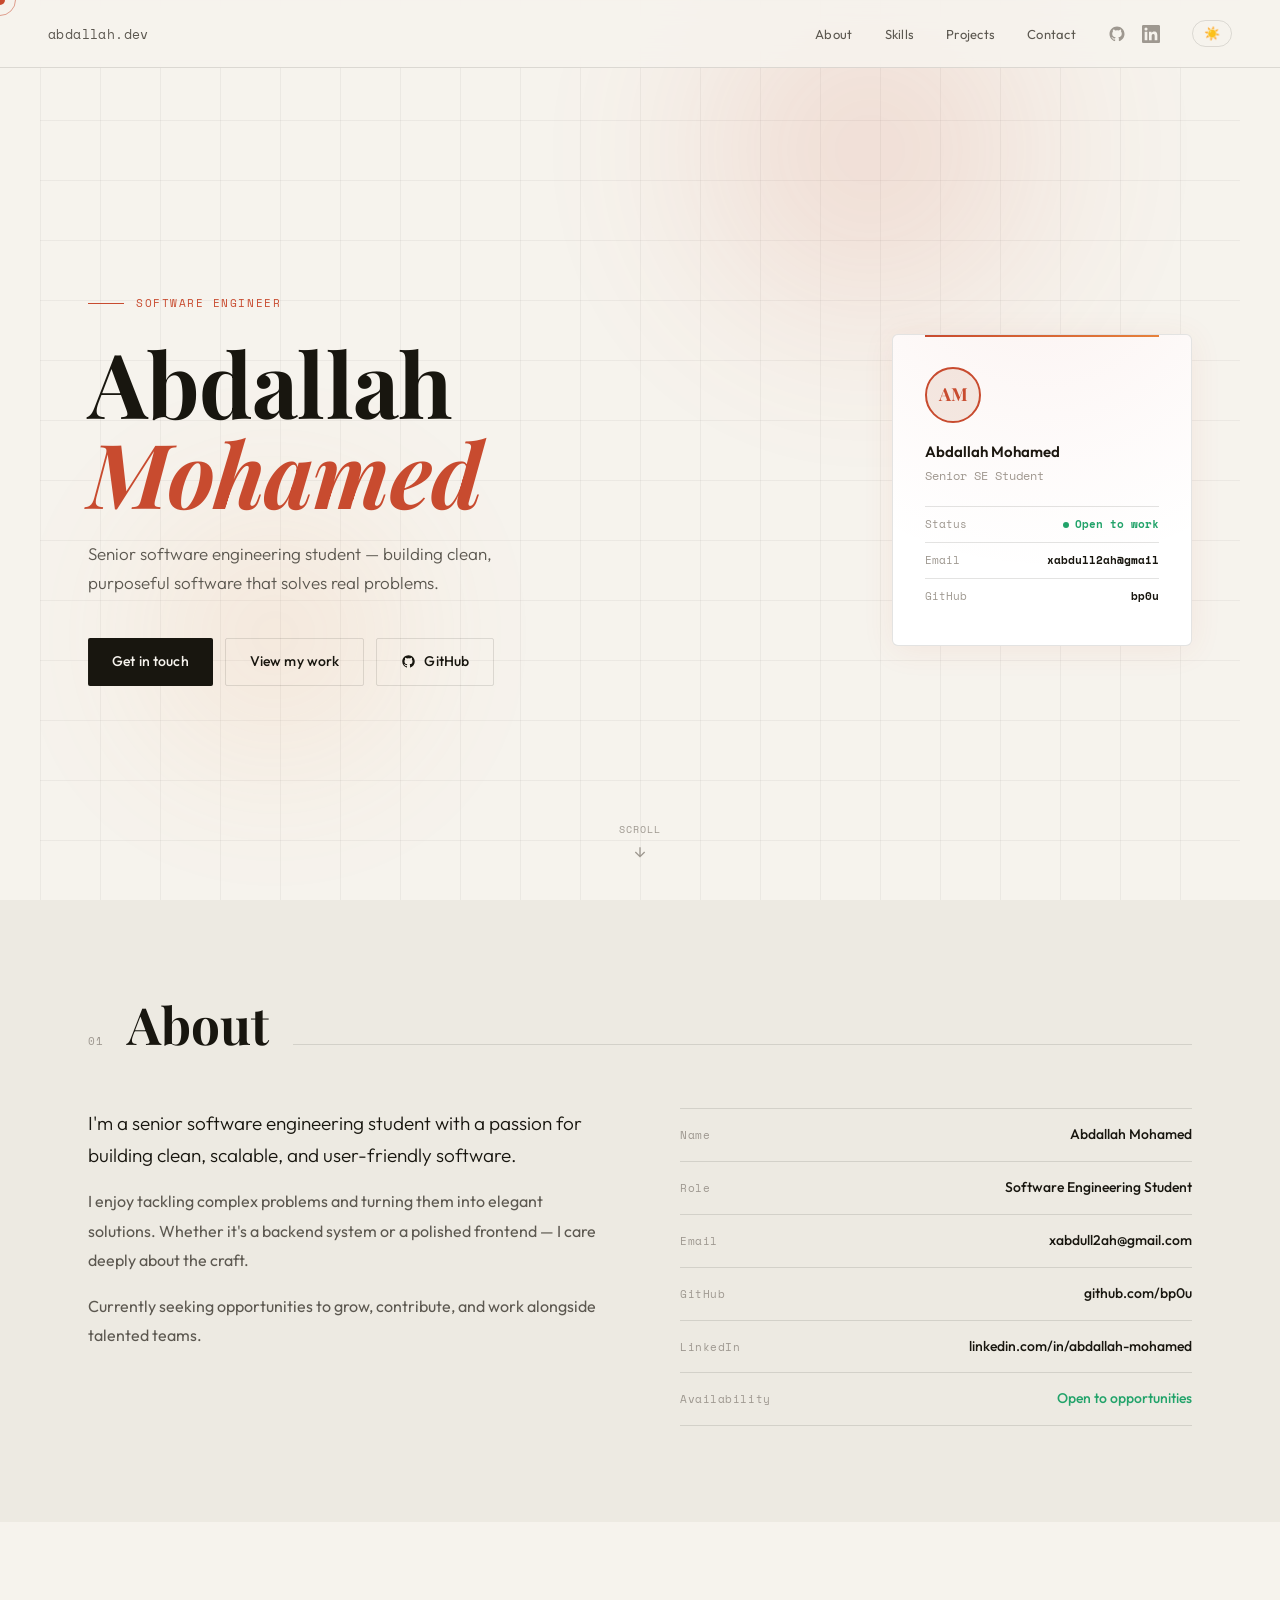
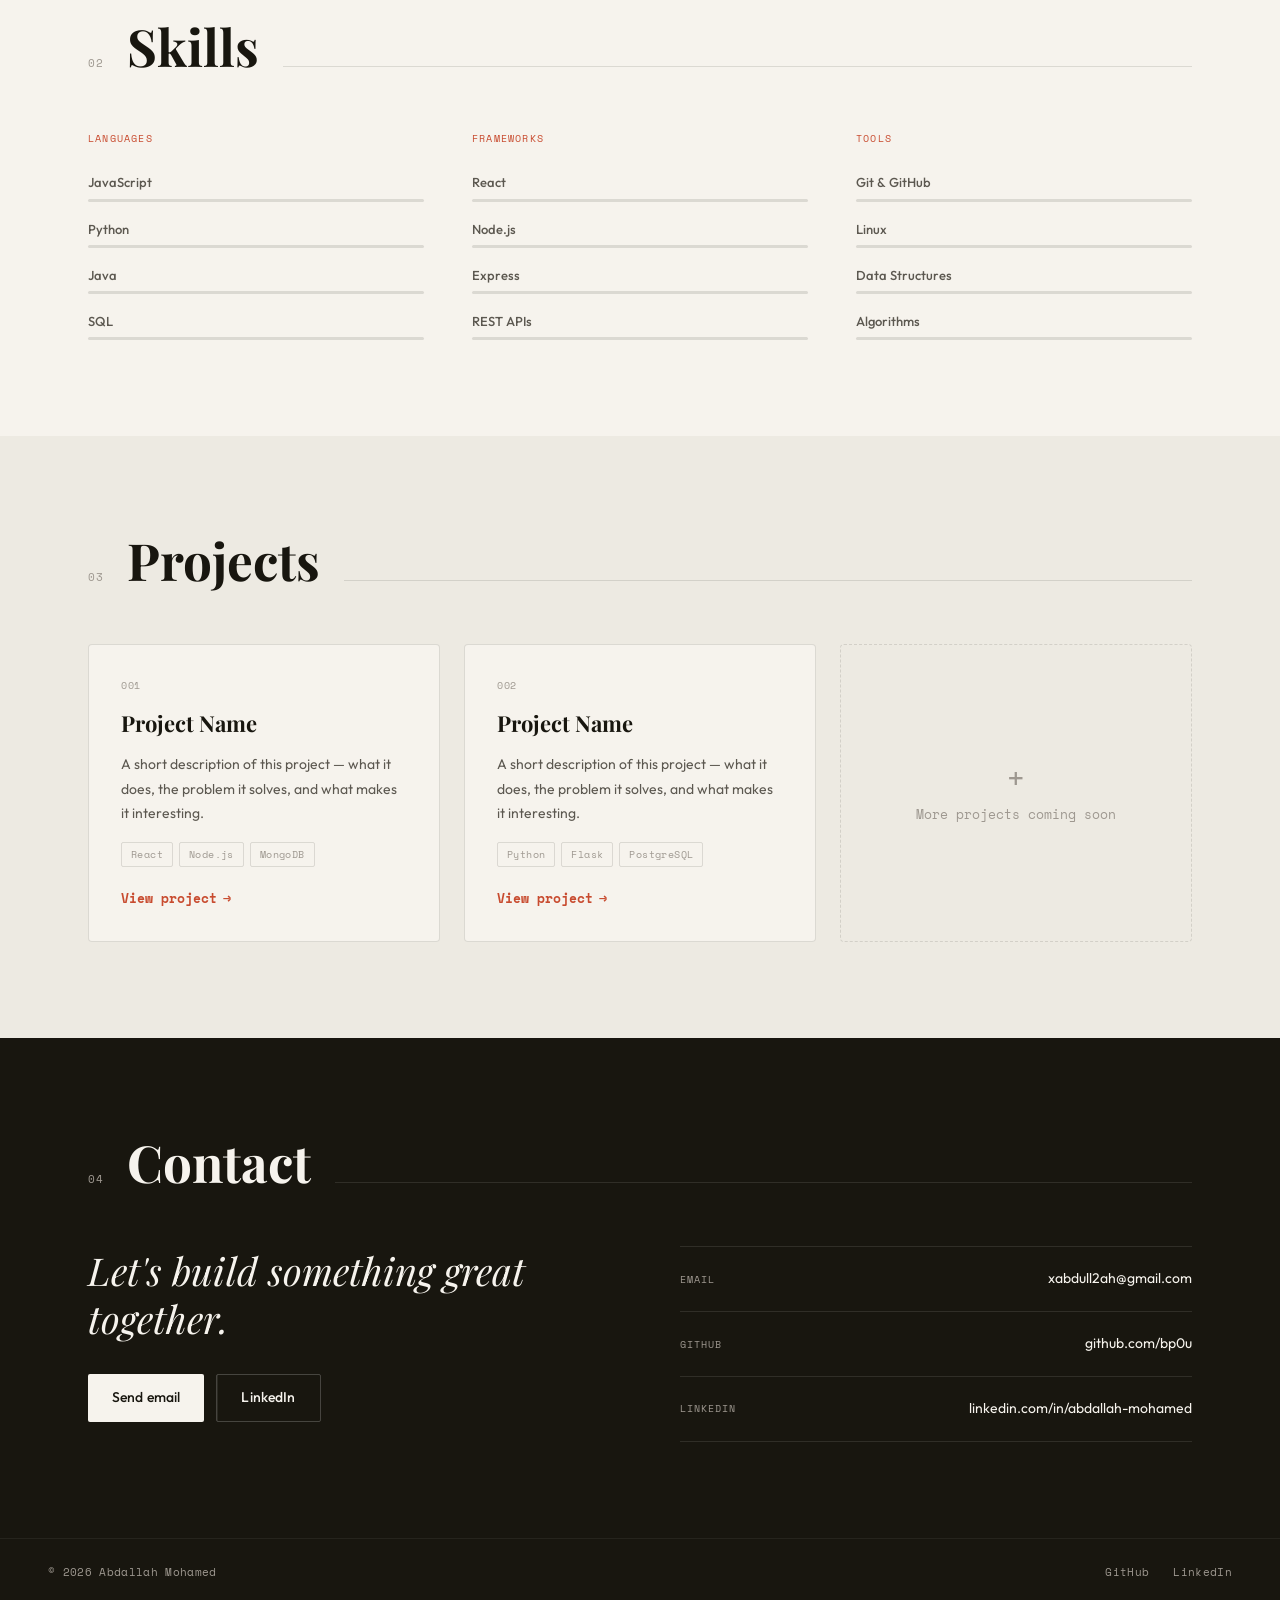
==== index.html @ 8a8c0185 "Add files via upload" ====
<!DOCTYPE html>
<html lang="en" data-theme="light">
<head>
  <meta charset="UTF-8" />
  <meta name="viewport" content="width=device-width, initial-scale=1.0"/>
  <title>Abdallah Mohamed — Software Engineer</title>
  <link rel="preconnect" href="https://fonts.googleapis.com">
  <link rel="preconnect" href="https://fonts.gstatic.com" crossorigin>
  <link href="https://fonts.googleapis.com/css2?family=Playfair+Display:ital,wght@0,400;0,700;1,400;1,700&family=Space+Mono:ital,wght@0,400;0,700;1,400&family=Outfit:wght@300;400;500;600&display=swap" rel="stylesheet">
  <link rel="stylesheet" href="style.css">
</head>
<body>

  <!-- CURSOR -->
  <div class="cursor" id="cursor"></div>
  <div class="cursor-trail" id="cursorTrail"></div>

  <!-- NAV -->
  <nav id="nav">
    <span class="nav-logo">abdallah.dev</span>
    <div class="nav-right">
      <ul class="nav-links">
        <li><a href="#about" class="nav-link">About</a></li>
        <li><a href="#skills" class="nav-link">Skills</a></li>
        <li><a href="#projects" class="nav-link">Projects</a></li>
        <li><a href="#contact" class="nav-link">Contact</a></li>
      </ul>
      <div class="nav-social">
        <a href="https://github.com/bp0u" target="_blank" rel="noopener" title="GitHub" aria-label="GitHub">
          <svg width="18" height="18" viewBox="0 0 24 24" fill="currentColor"><path d="M12 2C6.477 2 2 6.477 2 12c0 4.418 2.865 8.166 6.839 9.489.5.092.682-.217.682-.482 0-.237-.009-.868-.013-1.703-2.782.604-3.369-1.342-3.369-1.342-.454-1.154-1.11-1.461-1.11-1.461-.908-.62.069-.608.069-.608 1.003.07 1.531 1.03 1.531 1.03.892 1.529 2.341 1.087 2.91.831.092-.646.35-1.086.636-1.336-2.22-.253-4.555-1.11-4.555-4.943 0-1.091.39-1.984 1.029-2.683-.103-.253-.446-1.27.098-2.647 0 0 .84-.269 2.75 1.025A9.578 9.578 0 0 1 12 6.836c.85.004 1.705.114 2.504.336 1.909-1.294 2.747-1.025 2.747-1.025.546 1.377.202 2.394.1 2.647.64.699 1.028 1.592 1.028 2.683 0 3.842-2.339 4.687-4.566 4.935.359.309.678.919.678 1.852 0 1.336-.012 2.415-.012 2.743 0 .267.18.578.688.48C19.138 20.163 22 16.418 22 12c0-5.523-4.477-10-10-10z"/></svg>
        </a>
        <a href="https://www.linkedin.com/in/abdallah-mohamed-2a81b02ba/" target="_blank" rel="noopener" title="LinkedIn" aria-label="LinkedIn">
          <svg width="18" height="18" viewBox="0 0 24 24" fill="currentColor"><path d="M20.447 20.452h-3.554v-5.569c0-1.328-.027-3.037-1.852-3.037-1.853 0-2.136 1.445-2.136 2.939v5.667H9.351V9h3.414v1.561h.046c.477-.9 1.637-1.85 3.37-1.85 3.601 0 4.267 2.37 4.267 5.455v6.286zM5.337 7.433a2.062 2.062 0 0 1-2.063-2.065 2.064 2.064 0 1 1 2.063 2.065zm1.782 13.019H3.555V9h3.564v11.452zM22.225 0H1.771C.792 0 0 .774 0 1.729v20.542C0 23.227.792 24 1.771 24h20.451C23.2 24 24 23.227 24 22.271V1.729C24 .774 23.2 0 22.222 0h.003z"/></svg>
        </a>
      </div>
      <button class="theme-toggle" id="themeToggle" aria-label="Toggle dark mode">
        <span class="icon-sun">☀️</span>
        <span class="icon-moon">🌙</span>
      </button>
    </div>
  </nav>

  <!-- HERO -->
  <section id="hero">
    <div class="hero-bg-grid"></div>
    <div class="hero-blob blob-1"></div>
    <div class="hero-blob blob-2"></div>
    <div class="hero-content">
      <div class="hero-left">
        <p class="hero-eyebrow fade-up">Software Engineer</p>
        <h1 class="hero-name fade-up" style="--delay:0.1s">
          Abdallah<br><em>Mohamed</em>
        </h1>
        <p class="hero-role fade-up" style="--delay:0.2s">
          Senior software engineering student — building clean,<br>purposeful software that solves real problems.
        </p>
        <div class="hero-actions fade-up" style="--delay:0.3s">
          <a href="#contact" class="btn btn-solid">Get in touch</a>
          <a href="#projects" class="btn btn-outline">View my work</a>
          <a href="https://github.com/bp0u" target="_blank" rel="noopener" class="btn btn-outline btn-icon">
            <svg width="15" height="15" viewBox="0 0 24 24" fill="currentColor"><path d="M12 2C6.477 2 2 6.477 2 12c0 4.418 2.865 8.166 6.839 9.489.5.092.682-.217.682-.482 0-.237-.009-.868-.013-1.703-2.782.604-3.369-1.342-3.369-1.342-.454-1.154-1.11-1.461-1.11-1.461-.908-.62.069-.608.069-.608 1.003.07 1.531 1.03 1.531 1.03.892 1.529 2.341 1.087 2.91.831.092-.646.35-1.086.636-1.336-2.22-.253-4.555-1.11-4.555-4.943 0-1.091.39-1.984 1.029-2.683-.103-.253-.446-1.27.098-2.647 0 0 .84-.269 2.75 1.025A9.578 9.578 0 0 1 12 6.836c.85.004 1.705.114 2.504.336 1.909-1.294 2.747-1.025 2.747-1.025.546 1.377.202 2.394.1 2.647.64.699 1.028 1.592 1.028 2.683 0 3.842-2.339 4.687-4.566 4.935.359.309.678.919.678 1.852 0 1.336-.012 2.415-.012 2.743 0 .267.18.578.688.48C19.138 20.163 22 16.418 22 12c0-5.523-4.477-10-10-10z"/></svg>
            GitHub
          </a>
        </div>
      </div>
      <div class="hero-right fade-up" style="--delay:0.25s">
        <div class="hero-card">
          <div class="card-glow"></div>
          <div class="avatar">AM</div>
          <p class="card-name">Abdallah Mohamed</p>
          <p class="card-sub">Senior SE Student</p>
          <div class="card-stats">
            <div class="card-stat">
              <span class="stat-label">Status</span>
              <span class="stat-value status-open">Open to work</span>
            </div>
            <div class="card-stat">
              <span class="stat-label">Email</span>
              <span class="stat-value">xabdull2ah@gmail</span>
            </div>
            <div class="card-stat">
              <span class="stat-label">GitHub</span>
              <span class="stat-value">bp0u</span>
            </div>
          </div>
        </div>
      </div>
    </div>
    <a href="#about" class="scroll-hint" aria-label="Scroll down">
      <span>scroll</span>
      <svg width="16" height="16" viewBox="0 0 24 24" fill="none" stroke="currentColor" stroke-width="2"><path d="M12 5v14M5 12l7 7 7-7"/></svg>
    </a>
  </section>

  <!-- ABOUT -->
  <section id="about">
    <div class="section-header fade-up">
      <span class="section-num">01</span>
      <h2 class="section-title">About</h2>
      <div class="section-divider"></div>
    </div>
    <div class="about-grid">
      <div class="about-text fade-up">
        <p class="about-lead">I'm a senior software engineering student with a passion for building clean, scalable, and user-friendly software.</p>
        <p>I enjoy tackling complex problems and turning them into elegant solutions. Whether it's a backend system or a polished frontend — I care deeply about the craft.</p>
        <p>Currently seeking opportunities to grow, contribute, and work alongside talented teams.</p>
      </div>
      <div class="about-facts fade-up" style="--delay:0.15s">
        <div class="fact-row"><span class="fact-label">Name</span><span class="fact-value">Abdallah Mohamed</span></div>
        <div class="fact-row"><span class="fact-label">Role</span><span class="fact-value">Software Engineering Student</span></div>
        <div class="fact-row"><span class="fact-label">Email</span><span class="fact-value"><a href="mailto:xabdull2ah@gmail.com">xabdull2ah@gmail.com</a></span></div>
        <div class="fact-row"><span class="fact-label">GitHub</span><span class="fact-value"><a href="https://github.com/bp0u" target="_blank" rel="noopener">github.com/bp0u</a></span></div>
        <div class="fact-row"><span class="fact-label">LinkedIn</span><span class="fact-value"><a href="https://www.linkedin.com/in/abdallah-mohamed-2a81b02ba/" target="_blank" rel="noopener">linkedin.com/in/abdallah-mohamed</a></span></div>
        <div class="fact-row"><span class="fact-label">Availability</span><span class="fact-value available">Open to opportunities</span></div>
      </div>
    </div>
  </section>

  <!-- SKILLS -->
  <section id="skills">
    <div class="section-header fade-up">
      <span class="section-num">02</span>
      <h2 class="section-title">Skills</h2>
      <div class="section-divider"></div>
    </div>
    <div class="skills-categories">
      <div class="skill-group fade-up">
        <p class="skill-group-title">Languages</p>
        <div class="skill-list">
          <div class="skill-item" data-level="90"><span class="skill-name">JavaScript</span><div class="skill-bar"><div class="skill-fill" style="--pct:90%"></div></div></div>
          <div class="skill-item" data-level="80"><span class="skill-name">Python</span><div class="skill-bar"><div class="skill-fill" style="--pct:80%"></div></div></div>
          <div class="skill-item" data-level="75"><span class="skill-name">Java</span><div class="skill-bar"><div class="skill-fill" style="--pct:75%"></div></div></div>
          <div class="skill-item" data-level="70"><span class="skill-name">SQL</span><div class="skill-bar"><div class="skill-fill" style="--pct:70%"></div></div></div>
        </div>
      </div>
      <div class="skill-group fade-up" style="--delay:0.1s">
        <p class="skill-group-title">Frameworks</p>
        <div class="skill-list">
          <div class="skill-item"><span class="skill-name">React</span><div class="skill-bar"><div class="skill-fill" style="--pct:85%"></div></div></div>
          <div class="skill-item"><span class="skill-name">Node.js</span><div class="skill-bar"><div class="skill-fill" style="--pct:80%"></div></div></div>
          <div class="skill-item"><span class="skill-name">Express</span><div class="skill-bar"><div class="skill-fill" style="--pct:78%"></div></div></div>
          <div class="skill-item"><span class="skill-name">REST APIs</span><div class="skill-bar"><div class="skill-fill" style="--pct:82%"></div></div></div>
        </div>
      </div>
      <div class="skill-group fade-up" style="--delay:0.2s">
        <p class="skill-group-title">Tools</p>
        <div class="skill-list">
          <div class="skill-item"><span class="skill-name">Git & GitHub</span><div class="skill-bar"><div class="skill-fill" style="--pct:88%"></div></div></div>
          <div class="skill-item"><span class="skill-name">Linux</span><div class="skill-bar"><div class="skill-fill" style="--pct:72%"></div></div></div>
          <div class="skill-item"><span class="skill-name">Data Structures</span><div class="skill-bar"><div class="skill-fill" style="--pct:85%"></div></div></div>
          <div class="skill-item"><span class="skill-name">Algorithms</span><div class="skill-bar"><div class="skill-fill" style="--pct:80%"></div></div></div>
        </div>
      </div>
    </div>
  </section>

  <!-- PROJECTS -->
  <section id="projects">
    <div class="section-header fade-up">
      <span class="section-num">03</span>
      <h2 class="section-title">Projects</h2>
      <div class="section-divider"></div>
    </div>
    <div class="projects-grid">
      <div class="project-card fade-up">
        <span class="project-num">001</span>
        <h3 class="project-title">Project Name</h3>
        <p class="project-desc">A short description of this project — what it does, the problem it solves, and what makes it interesting.</p>
        <div class="project-tags">
          <span class="tag">React</span>
          <span class="tag">Node.js</span>
          <span class="tag">MongoDB</span>
        </div>
        <a href="#" class="project-link">View project <span>→</span></a>
      </div>
      <div class="project-card fade-up" style="--delay:0.1s">
        <span class="project-num">002</span>
        <h3 class="project-title">Project Name</h3>
        <p class="project-desc">A short description of this project — what it does, the problem it solves, and what makes it interesting.</p>
        <div class="project-tags">
          <span class="tag">Python</span>
          <span class="tag">Flask</span>
          <span class="tag">PostgreSQL</span>
        </div>
        <a href="#" class="project-link">View project <span>→</span></a>
      </div>
      <div class="project-card project-placeholder fade-up" style="--delay:0.2s">
        <span class="placeholder-plus">+</span>
        <span>More projects coming soon</span>
      </div>
    </div>
  </section>

  <!-- CONTACT -->
  <section id="contact">
    <div class="section-header fade-up">
      <span class="section-num">04</span>
      <h2 class="section-title">Contact</h2>
      <div class="section-divider"></div>
    </div>
    <div class="contact-grid">
      <div class="fade-up">
        <p class="contact-tagline">Let's build something great together.</p>
        <div class="contact-cta">
          <a href="mailto:xabdull2ah@gmail.com" class="btn btn-light">Send email</a>
          <a href="https://www.linkedin.com/in/abdallah-mohamed-2a81b02ba/" target="_blank" rel="noopener" class="btn btn-ghost">LinkedIn</a>
        </div>
      </div>
      <div class="contact-links fade-up" style="--delay:0.15s">
        <div class="contact-row">
          <span class="contact-label">Email</span>
          <a href="mailto:xabdull2ah@gmail.com" class="contact-value">xabdull2ah@gmail.com</a>
        </div>
        <div class="contact-row">
          <span class="contact-label">GitHub</span>
          <a href="https://github.com/bp0u" target="_blank" rel="noopener" class="contact-value">github.com/bp0u</a>
        </div>
        <div class="contact-row">
          <span class="contact-label">LinkedIn</span>
          <a href="https://www.linkedin.com/in/abdallah-mohamed-2a81b02ba/" target="_blank" rel="noopener" class="contact-value">linkedin.com/in/abdallah-mohamed</a>
        </div>
      </div>
    </div>
  </section>

  <!-- FOOTER -->
  <footer>
    <span>© 2026 Abdallah Mohamed</span>
    <div class="footer-links">
      <a href="https://github.com/bp0u" target="_blank" rel="noopener">GitHub</a>
      <a href="https://www.linkedin.com/in/abdallah-mohamed-2a81b02ba/" target="_blank" rel="noopener">LinkedIn</a>
    </div>
  </footer>

  <script src="script.js"></script>
</body>
</html>
---- style.css ----
/* ════════════════════════════════════════
   ABDALLAH MOHAMED — PORTFOLIO
   style.css
   ════════════════════════════════════════ */

*, *::before, *::after {
  box-sizing: border-box;
  margin: 0;
  padding: 0;
}

/* ── THEME VARIABLES ── */
:root, [data-theme="light"] {
  --bg:          #f6f3ed;
  --surface:     #edeae2;
  --ink:         #18160f;
  --ink-2:       #5c5850;
  --ink-3:       #9e9890;
  --accent:      #c84b2f;
  --accent-2:    #e8843c;
  --accent-light:#f5ebe5;
  --border:      rgba(26,24,20,0.12);
  --nav-bg:      rgba(246,243,237,0.88);
  --card-bg:     #ffffff;
  --shadow:      0 4px 32px rgba(200,75,47,0.08);
  --shadow-lg:   0 16px 64px rgba(200,75,47,0.14);

  --font-display: 'Playfair Display', Georgia, serif;
  --font-body:    'Outfit', sans-serif;
  --font-mono:    'Space Mono', monospace;
}

[data-theme="dark"] {
  --bg:          #111009;
  --surface:     #1c1a12;
  --ink:         #f2ede4;
  --ink-2:       #a8a299;
  --ink-3:       #6b6560;
  --accent:      #e05c3a;
  --accent-2:    #f09050;
  --accent-light:#2a1a12;
  --border:      rgba(242,237,228,0.1);
  --nav-bg:      rgba(17,16,9,0.9);
  --card-bg:     #1c1a12;
  --shadow:      0 4px 32px rgba(224,92,58,0.1);
  --shadow-lg:   0 16px 64px rgba(224,92,58,0.18);
}

/* ── BASE ── */
html {
  scroll-behavior: smooth;
  cursor: none;
}

body {
  background: var(--bg);
  color: var(--ink);
  font-family: var(--font-body);
  font-size: 16px;
  line-height: 1.7;
  -webkit-font-smoothing: antialiased;
  transition: background 0.35s, color 0.35s;
  overflow-x: hidden;
}

a { color: inherit; }

/* ── CUSTOM CURSOR ── */
.cursor,
.cursor-trail {
  position: fixed;
  top: 0; left: 0;
  pointer-events: none;
  z-index: 9999;
  border-radius: 50%;
  transform: translate(-50%, -50%);
  transition: opacity 0.3s;
}

.cursor {
  width: 10px;
  height: 10px;
  background: var(--accent);
  mix-blend-mode: normal;
}

.cursor-trail {
  width: 32px;
  height: 32px;
  border: 1.5px solid var(--accent);
  opacity: 0.5;
  transition: width 0.2s, height 0.2s, opacity 0.3s;
}

body:has(a:hover) .cursor-trail,
body:has(button:hover) .cursor-trail {
  width: 48px;
  height: 48px;
  opacity: 0.3;
}

/* ── NAVIGATION ── */
nav {
  position: fixed;
  top: 0; left: 0; right: 0;
  z-index: 200;
  display: flex;
  justify-content: space-between;
  align-items: center;
  padding: 1.25rem 3rem;
  background: var(--nav-bg);
  backdrop-filter: blur(14px);
  -webkit-backdrop-filter: blur(14px);
  border-bottom: 1px solid var(--border);
  transition: background 0.35s, border-color 0.35s, padding 0.3s;
}

nav.scrolled {
  padding: 0.875rem 3rem;
}

.nav-logo {
  font-family: var(--font-mono);
  font-size: 13px;
  color: var(--ink-2);
  letter-spacing: 0.03em;
  text-decoration: none;
}

.nav-right {
  display: flex;
  align-items: center;
  gap: 2rem;
}

.nav-links {
  display: flex;
  gap: 2rem;
  list-style: none;
}

.nav-links a {
  font-size: 13px;
  font-weight: 400;
  color: var(--ink-2);
  text-decoration: none;
  letter-spacing: 0.02em;
  position: relative;
  transition: color 0.2s;
}

.nav-links a::after {
  content: '';
  position: absolute;
  bottom: -2px; left: 0;
  width: 0; height: 1px;
  background: var(--accent);
  transition: width 0.25s ease;
}

.nav-links a:hover { color: var(--ink); }
.nav-links a:hover::after { width: 100%; }

.nav-social {
  display: flex;
  gap: 1rem;
  align-items: center;
}

.nav-social a {
  color: var(--ink-3);
  transition: color 0.2s, transform 0.2s;
  display: flex;
  align-items: center;
}

.nav-social a:hover {
  color: var(--accent);
  transform: translateY(-1px);
}

/* ── THEME TOGGLE ── */
.theme-toggle {
  background: none;
  border: 1px solid var(--border);
  border-radius: 20px;
  padding: 5px 11px;
  cursor: none;
  font-size: 13px;
  color: var(--ink-2);
  transition: all 0.2s;
  display: flex;
  align-items: center;
  gap: 5px;
}

.theme-toggle:hover {
  border-color: var(--accent);
  color: var(--ink);
}

.icon-sun { display: block; }
.icon-moon { display: none; }
[data-theme="dark"] .icon-sun { display: none; }
[data-theme="dark"] .icon-moon { display: block; }

/* ── HERO ── */
#hero {
  min-height: 100vh;
  position: relative;
  display: flex;
  align-items: center;
  padding: 0 3rem;
  overflow: hidden;
}

.hero-bg-grid {
  position: absolute;
  inset: 0;
  background-image:
    linear-gradient(var(--border) 1px, transparent 1px),
    linear-gradient(90deg, var(--border) 1px, transparent 1px);
  background-size: 60px 60px;
  opacity: 0.4;
  pointer-events: none;
}

.hero-blob {
  position: absolute;
  border-radius: 50%;
  filter: blur(80px);
  pointer-events: none;
  opacity: 0.18;
  animation: blobFloat 8s ease-in-out infinite;
}

.blob-1 {
  width: 500px; height: 500px;
  background: radial-gradient(circle, var(--accent), transparent 70%);
  top: -100px; right: 10%;
  animation-delay: 0s;
}

.blob-2 {
  width: 350px; height: 350px;
  background: radial-gradient(circle, var(--accent-2), transparent 70%);
  bottom: 10%; left: 5%;
  animation-delay: -4s;
}

@keyframes blobFloat {
  0%, 100% { transform: translate(0, 0) scale(1); }
  33%       { transform: translate(20px, -30px) scale(1.05); }
  66%       { transform: translate(-15px, 20px) scale(0.97); }
}

.hero-content {
  position: relative;
  z-index: 1;
  display: grid;
  grid-template-columns: 1fr 1fr;
  align-items: center;
  gap: 4rem;
  width: 100%;
  max-width: 1200px;
  margin: 0 auto;
  padding-top: 5rem;
}

.hero-left { max-width: 560px; }

.hero-eyebrow {
  font-family: var(--font-mono);
  font-size: 11px;
  color: var(--accent);
  letter-spacing: 0.14em;
  text-transform: uppercase;
  margin-bottom: 1.5rem;
  display: flex;
  align-items: center;
  gap: 12px;
}

.hero-eyebrow::before {
  content: '';
  display: block;
  width: 36px; height: 1px;
  background: var(--accent);
}

.hero-name {
  font-family: var(--font-display);
  font-size: clamp(52px, 7vw, 96px);
  line-height: 1.0;
  color: var(--ink);
  margin-bottom: 1.5rem;
  letter-spacing: -0.01em;
}

.hero-name em {
  font-style: italic;
  color: var(--accent);
}

.hero-role {
  font-size: 17px;
  color: var(--ink-2);
  font-weight: 300;
  line-height: 1.7;
  margin-bottom: 2rem;
}

.hero-actions {
  display: flex;
  gap: 12px;
  flex-wrap: wrap;
  margin-top: 2.5rem;
}

/* ── BUTTONS ── */
.btn {
  display: inline-flex;
  align-items: center;
  gap: 8px;
  padding: 11px 24px;
  font-family: var(--font-body);
  font-size: 14px;
  font-weight: 500;
  text-decoration: none;
  border-radius: 2px;
  transition: all 0.22s;
  cursor: none;
  border: none;
  letter-spacing: 0.01em;
  position: relative;
  overflow: hidden;
}

.btn::before {
  content: '';
  position: absolute;
  inset: 0;
  background: rgba(255,255,255,0.1);
  transform: translateX(-100%);
  transition: transform 0.3s ease;
}

.btn:hover::before { transform: translateX(0); }

.btn-solid {
  background: var(--ink);
  color: var(--bg);
}

.btn-solid:hover { background: var(--accent); }

.btn-outline {
  background: transparent;
  color: var(--ink);
  border: 1px solid var(--border);
}

.btn-outline:hover {
  background: var(--surface);
  border-color: var(--ink);
}

.btn-light {
  background: var(--bg);
  color: var(--ink);
}

.btn-light:hover {
  background: var(--accent);
  color: #fff;
}

.btn-ghost {
  background: transparent;
  color: var(--bg);
  border: 1px solid rgba(255,255,255,0.2);
}

.btn-ghost:hover { border-color: var(--bg); }

/* ── HERO CARD ── */
.hero-right {
  display: flex;
  justify-content: flex-end;
}

.hero-card {
  width: 300px;
  background: var(--card-bg);
  border: 1px solid var(--border);
  border-radius: 6px;
  padding: 2rem;
  position: relative;
  box-shadow: var(--shadow);
  transition: box-shadow 0.3s, transform 0.3s;
  overflow: hidden;
}

.hero-card:hover {
  box-shadow: var(--shadow-lg);
  transform: translateY(-4px);
}

.hero-card::before {
  content: '';
  position: absolute;
  top: 0; left: 32px; right: 32px;
  height: 2px;
  background: linear-gradient(90deg, var(--accent), var(--accent-2));
}

.card-glow {
  position: absolute;
  top: -30%; left: -30%;
  width: 160%; height: 160%;
  background: radial-gradient(circle at 50% 0%, rgba(200,75,47,0.07), transparent 60%);
  pointer-events: none;
}

.avatar {
  width: 56px; height: 56px;
  border-radius: 50%;
  background: var(--accent-light);
  border: 2px solid var(--accent);
  display: flex;
  align-items: center;
  justify-content: center;
  font-family: var(--font-display);
  font-size: 18px;
  color: var(--accent);
  margin-bottom: 1rem;
  font-weight: 700;
}

.card-name {
  font-weight: 600;
  font-size: 15px;
  margin-bottom: 2px;
}

.card-sub {
  font-size: 12px;
  color: var(--ink-3);
  font-family: var(--font-mono);
  margin-bottom: 1.25rem;
}

.card-stats { display: flex; flex-direction: column; }

.card-stat {
  display: flex;
  justify-content: space-between;
  align-items: center;
  padding: 8px 0;
  border-top: 1px solid var(--border);
}

.stat-label {
  font-family: var(--font-mono);
  font-size: 11px;
  color: var(--ink-3);
}

.stat-value {
  font-family: var(--font-mono);
  font-size: 11px;
  font-weight: 700;
  color: var(--ink);
}

.status-open {
  color: #22a36a;
  position: relative;
  padding-left: 12px;
}

.status-open::before {
  content: '';
  position: absolute;
  left: 0; top: 50%;
  transform: translateY(-50%);
  width: 6px; height: 6px;
  border-radius: 50%;
  background: #22a36a;
  animation: statusPulse 2s ease-in-out infinite;
}

@keyframes statusPulse {
  0%, 100% { box-shadow: 0 0 0 0 rgba(34,163,106,0.4); }
  50% { box-shadow: 0 0 0 5px rgba(34,163,106,0); }
}

/* ── SCROLL HINT ── */
.scroll-hint {
  position: absolute;
  bottom: 2.5rem; left: 50%;
  transform: translateX(-50%);
  display: flex;
  flex-direction: column;
  align-items: center;
  gap: 6px;
  font-family: var(--font-mono);
  font-size: 10px;
  color: var(--ink-3);
  text-decoration: none;
  letter-spacing: 0.1em;
  text-transform: uppercase;
  transition: color 0.2s;
  animation: scrollBob 2s ease-in-out infinite;
}

.scroll-hint:hover { color: var(--accent); }

@keyframes scrollBob {
  0%, 100% { transform: translateX(-50%) translateY(0); }
  50% { transform: translateX(-50%) translateY(6px); }
}

/* ── SECTIONS ── */
section {
  padding: 6rem 3rem;
  max-width: 1200px;
  margin: 0 auto;
}

#about, #skills, #projects, #contact {
  max-width: 100%;
  padding-left: max(3rem, calc((100vw - 1200px)/2 + 3rem));
  padding-right: max(3rem, calc((100vw - 1200px)/2 + 3rem));
}

#about   { background: var(--surface); transition: background 0.35s; }
#skills  { background: var(--bg); transition: background 0.35s; }
#projects{ background: var(--surface); transition: background 0.35s; }
#contact { background: var(--ink); transition: background 0.35s; }

.section-header {
  display: flex;
  align-items: baseline;
  gap: 1.5rem;
  margin-bottom: 3.5rem;
}

.section-num {
  font-family: var(--font-mono);
  font-size: 11px;
  color: var(--ink-3);
  letter-spacing: 0.05em;
}

.section-title {
  font-family: var(--font-display);
  font-size: clamp(32px, 4vw, 52px);
  line-height: 1.1;
  color: var(--ink);
}

.section-divider {
  flex: 1;
  height: 1px;
  background: var(--border);
}

/* ── ABOUT ── */
.about-grid {
  display: grid;
  grid-template-columns: 1fr 1fr;
  gap: 5rem;
  align-items: start;
}

.about-text p {
  font-size: 16px;
  color: var(--ink-2);
  line-height: 1.85;
  margin-bottom: 1rem;
}

.about-lead {
  font-size: 19px !important;
  color: var(--ink) !important;
  font-weight: 300;
  line-height: 1.65 !important;
}

.about-facts { display: flex; flex-direction: column; }

.fact-row {
  display: flex;
  justify-content: space-between;
  align-items: baseline;
  padding: 0.875rem 0;
  border-bottom: 1px solid var(--border);
  gap: 2rem;
}

.fact-row:first-child { border-top: 1px solid var(--border); }

.fact-label {
  font-size: 11px;
  color: var(--ink-3);
  font-family: var(--font-mono);
  letter-spacing: 0.05em;
  flex-shrink: 0;
}

.fact-value {
  font-size: 14px;
  color: var(--ink);
  font-weight: 500;
  text-align: right;
}

.fact-value a {
  color: var(--ink);
  text-decoration: none;
  transition: color 0.2s;
}

.fact-value a:hover { color: var(--accent); }

.available {
  color: #22a36a !important;
  position: relative;
}

/* ── SKILLS ── */
.skills-categories {
  display: grid;
  grid-template-columns: repeat(3, 1fr);
  gap: 3rem;
}

.skill-group-title {
  font-family: var(--font-mono);
  font-size: 10px;
  color: var(--accent);
  letter-spacing: 0.12em;
  text-transform: uppercase;
  margin-bottom: 1.5rem;
}

.skill-list { display: flex; flex-direction: column; gap: 1rem; }

.skill-item {
  display: flex;
  flex-direction: column;
  gap: 5px;
}

.skill-name {
  font-size: 13px;
  color: var(--ink-2);
  font-weight: 500;
}

.skill-bar {
  height: 3px;
  background: var(--border);
  border-radius: 2px;
  overflow: hidden;
}

.skill-fill {
  height: 100%;
  width: 0;
  background: linear-gradient(90deg, var(--accent), var(--accent-2));
  border-radius: 2px;
  transition: width 1.2s cubic-bezier(0.4, 0, 0.2, 1);
}

.skill-fill.animated {
  width: var(--pct);
}

/* ── PROJECTS ── */
.projects-grid {
  display: grid;
  grid-template-columns: repeat(auto-fit, minmax(300px, 1fr));
  gap: 1.5rem;
}

.project-card {
  background: var(--bg);
  border: 1px solid var(--border);
  border-radius: 4px;
  padding: 2rem;
  display: flex;
  flex-direction: column;
  gap: 1rem;
  position: relative;
  overflow: hidden;
  transition: transform 0.25s, box-shadow 0.25s, background 0.35s;
}

.project-card::after {
  content: '';
  position: absolute;
  bottom: 0; left: 0; right: 0;
  height: 2px;
  background: linear-gradient(90deg, var(--accent), var(--accent-2));
  transform: scaleX(0);
  transform-origin: left;
  transition: transform 0.35s ease;
}

.project-card:hover {
  transform: translateY(-4px);
  box-shadow: var(--shadow);
}

.project-card:hover::after { transform: scaleX(1); }

.project-num {
  font-family: var(--font-mono);
  font-size: 10px;
  color: var(--ink-3);
  letter-spacing: 0.05em;
}

.project-title {
  font-family: var(--font-display);
  font-size: 22px;
  color: var(--ink);
  line-height: 1.2;
}

.project-desc {
  font-size: 14px;
  color: var(--ink-2);
  line-height: 1.75;
  flex: 1;
}

.project-tags { display: flex; flex-wrap: wrap; gap: 6px; }

.tag {
  font-size: 10px;
  font-family: var(--font-mono);
  padding: 3px 9px;
  border: 1px solid var(--border);
  color: var(--ink-3);
  border-radius: 2px;
  letter-spacing: 0.04em;
  transition: border-color 0.2s, color 0.2s;
}

.project-card:hover .tag {
  border-color: var(--accent);
  color: var(--accent);
}

.project-link {
  font-size: 13px;
  color: var(--accent);
  text-decoration: none;
  font-weight: 600;
  font-family: var(--font-mono);
  display: inline-flex;
  align-items: center;
  gap: 6px;
  margin-top: 4px;
  transition: gap 0.2s;
}

.project-link:hover { gap: 10px; }

.project-placeholder {
  border: 1px dashed var(--border);
  background: transparent !important;
  display: flex;
  align-items: center;
  justify-content: center;
  flex-direction: column;
  gap: 10px;
  min-height: 220px;
  color: var(--ink-3);
  font-size: 13px;
  font-family: var(--font-mono);
}

.project-placeholder::after { display: none; }

.placeholder-plus {
  font-size: 32px;
  font-weight: 200;
  color: var(--ink-3);
  line-height: 1;
}

/* ── CONTACT ── */
#contact .section-title { color: var(--bg); }
#contact .section-num   { color: var(--ink-3); }
#contact .section-divider { background: rgba(255,255,255,0.1); }

.contact-grid {
  display: grid;
  grid-template-columns: 1fr 1fr;
  gap: 5rem;
  align-items: start;
}

.contact-tagline {
  font-family: var(--font-display);
  font-size: clamp(24px, 3vw, 40px);
  color: var(--bg);
  line-height: 1.25;
  margin-bottom: 2rem;
  font-style: italic;
}

.contact-cta {
  display: flex;
  gap: 12px;
  margin-top: 0.5rem;
}

.contact-links { display: flex; flex-direction: column; }

.contact-row {
  display: flex;
  justify-content: space-between;
  align-items: center;
  padding: 1.25rem 0;
  border-bottom: 1px solid rgba(255,255,255,0.1);
  gap: 2rem;
}

.contact-row:first-child { border-top: 1px solid rgba(255,255,255,0.1); }

.contact-label {
  font-family: var(--font-mono);
  font-size: 10px;
  color: var(--ink-3);
  letter-spacing: 0.1em;
  text-transform: uppercase;
  flex-shrink: 0;
}

.contact-value {
  font-size: 14px;
  color: var(--bg);
  text-decoration: none;
  transition: color 0.2s;
  text-align: right;
}

a.contact-value:hover { color: var(--accent); }

/* ── FOOTER ── */
footer {
  background: var(--ink);
  border-top: 1px solid rgba(255,255,255,0.06);
  padding: 1.5rem 3rem;
  display: flex;
  justify-content: space-between;
  align-items: center;
  transition: background 0.35s;
}

footer span,
footer a {
  font-family: var(--font-mono);
  font-size: 11px;
  color: var(--ink-3);
  text-decoration: none;
  letter-spacing: 0.03em;
}

footer a:hover { color: var(--accent); }

.footer-links { display: flex; gap: 1.5rem; }

/* ── ANIMATIONS ── */
.fade-up {
  opacity: 0;
  transform: translateY(28px);
  transition:
    opacity 0.7s ease var(--delay, 0s),
    transform 0.7s ease var(--delay, 0s);
}

.fade-up.visible {
  opacity: 1;
  transform: translateY(0);
}

/* ── RESPONSIVE ── */
@media (max-width: 900px) {
  nav { padding: 1rem 1.5rem; }
  nav.scrolled { padding: 0.75rem 1.5rem; }
  .nav-links { gap: 1.25rem; }
  .nav-social { display: none; }

  #hero { padding: 0 1.5rem; }
  .hero-content { grid-template-columns: 1fr; padding-top: 6rem; }
  .hero-right { display: none; }

  section, #about, #skills, #projects, #contact {
    padding: 4rem 1.5rem;
  }

  .about-grid,
  .contact-grid { grid-template-columns: 1fr; gap: 2.5rem; }

  .skills-categories { grid-template-columns: 1fr 1fr; gap: 2rem; }

  .hero-name { font-size: clamp(48px, 12vw, 72px); }
}

@media (max-width: 560px) {
  .skills-categories { grid-template-columns: 1fr; }
  .projects-grid { grid-template-columns: 1fr; }
  .hero-actions { gap: 8px; }
  .btn { padding: 10px 18px; font-size: 13px; }
}

/* ── SCROLLBAR ── */
::-webkit-scrollbar { width: 5px; }
::-webkit-scrollbar-track { background: var(--bg); }
::-webkit-scrollbar-thumb { background: var(--border); border-radius: 3px; }
::-webkit-scrollbar-thumb:hover { background: var(--accent); }

/* ── SELECTION ── */
::selection {
  background: var(--accent);
  color: #fff;
}
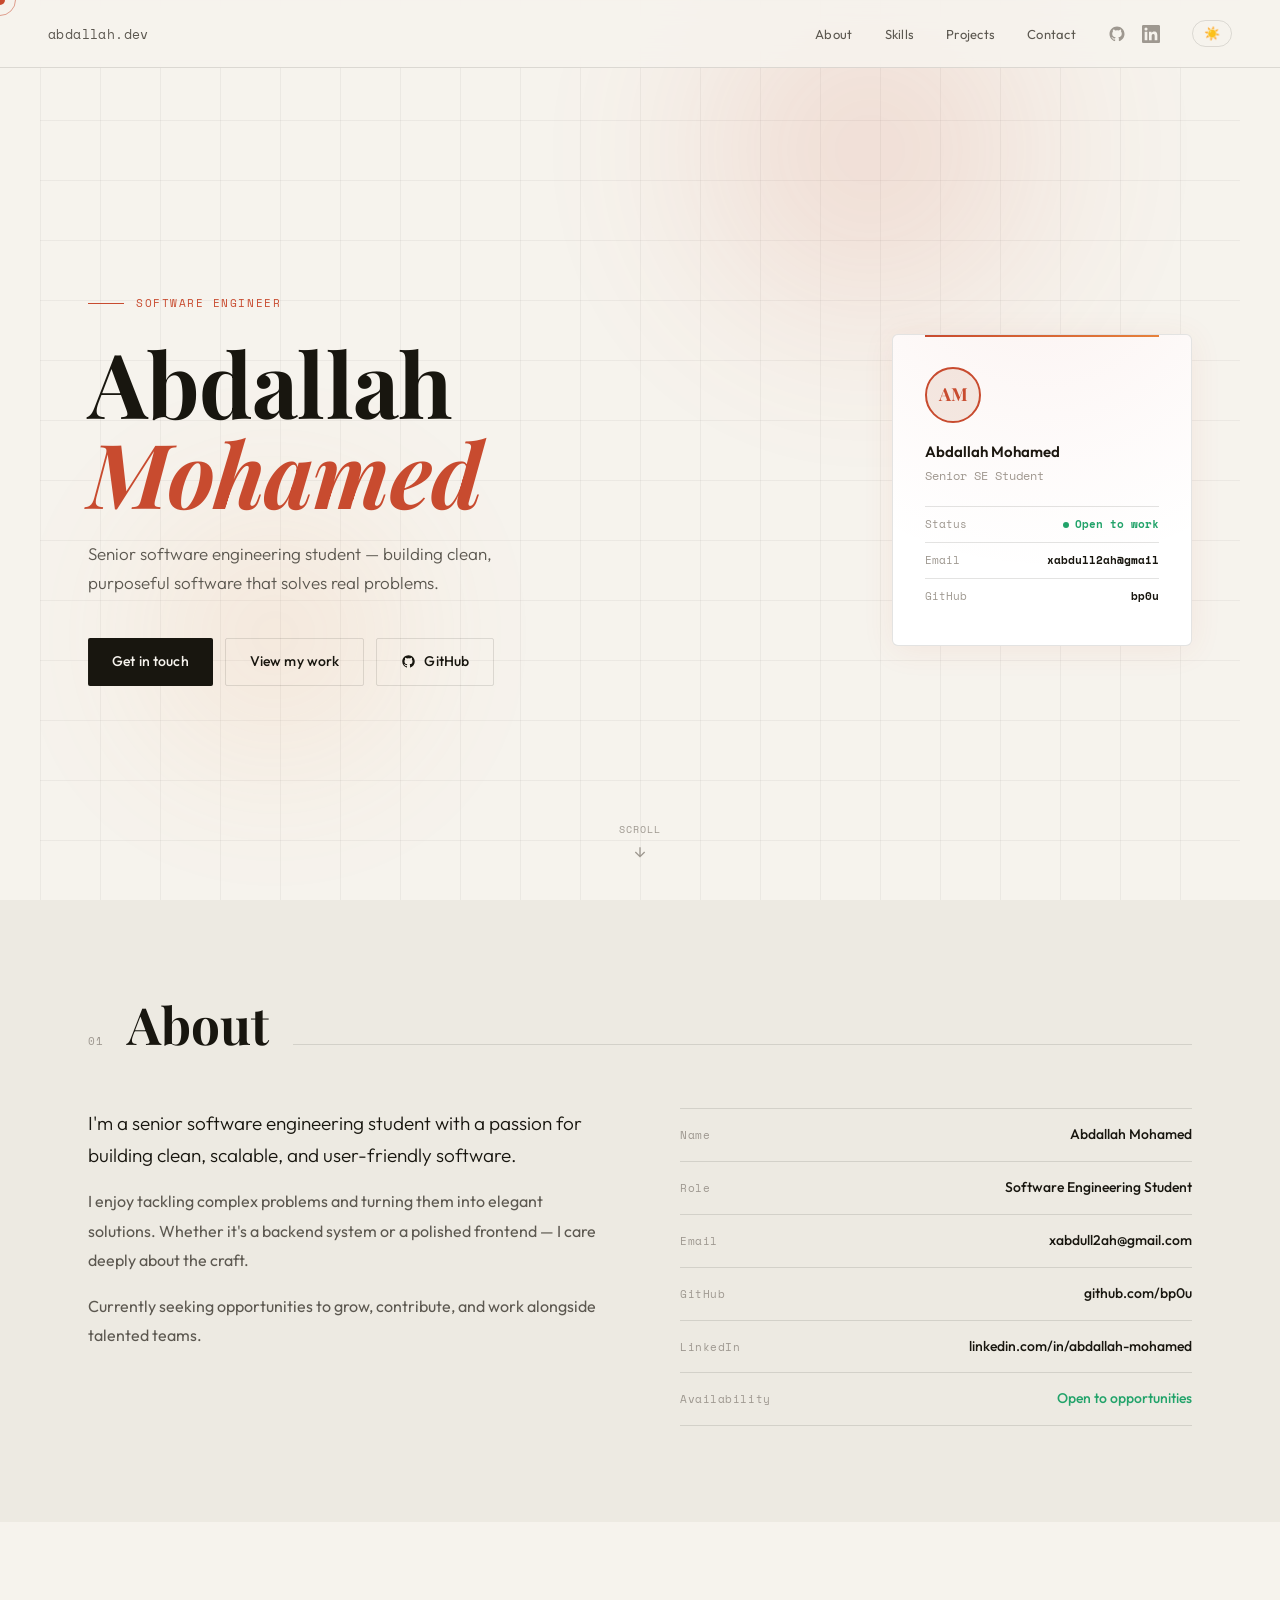
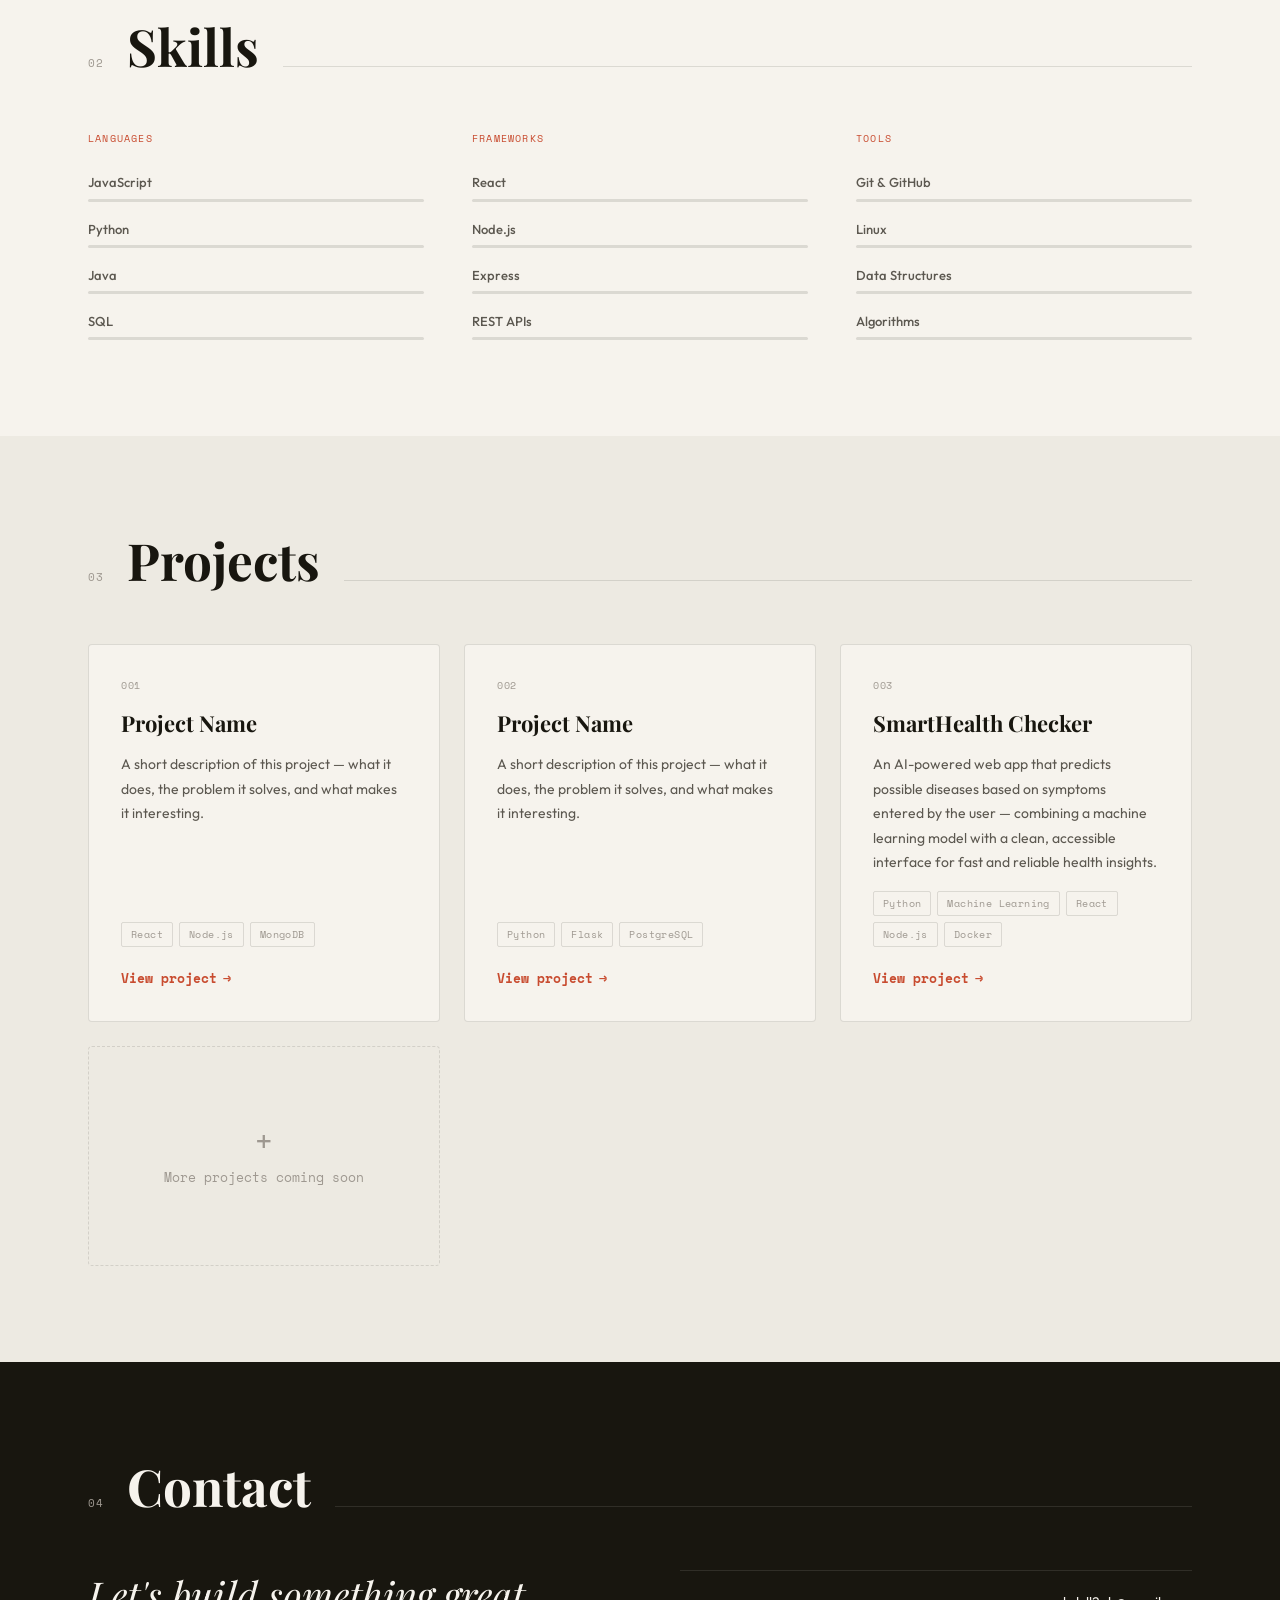
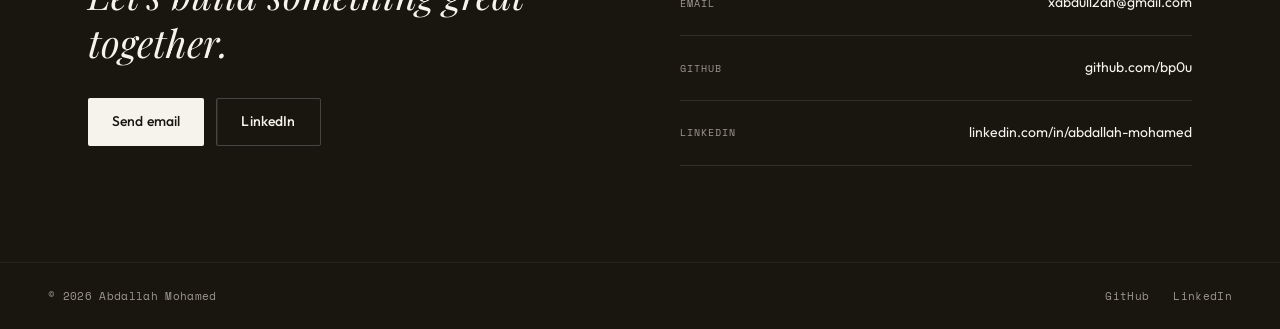
==== commit 1c3cd380: "Update print statement from 'Hello' to 'Goodbye'" ====
--- a/index.html
+++ b/index.html
@@ -184,7 +184,20 @@
         </div>
         <a href="#" class="project-link">View project <span>→</span></a>
       </div>
-      <div class="project-card project-placeholder fade-up" style="--delay:0.2s">
+      <div class="project-card fade-up" style="--delay:0.2s">
+        <span class="project-num">003</span>
+        <h3 class="project-title">SmartHealth Checker</h3>
+        <p class="project-desc">An AI-powered web app that predicts possible diseases based on symptoms entered by the user — combining a machine learning model with a clean, accessible interface for fast and reliable health insights.</p>
+        <div class="project-tags">
+          <span class="tag">Python</span>
+          <span class="tag">Machine Learning</span>
+          <span class="tag">React</span>
+          <span class="tag">Node.js</span>
+          <span class="tag">Docker</span>
+        </div>
+        <a href="https://github.com/bp0u/smarthealth-checker" target="_blank" rel="noopener" class="project-link">View project <span>→</span></a>
+      </div>
+      <div class="project-card project-placeholder fade-up" style="--delay:0.3s">
         <span class="placeholder-plus">+</span>
         <span>More projects coming soon</span>
       </div>
@@ -234,4 +247,4 @@
 
   <script src="script.js"></script>
 </body>
-</html>+</html>
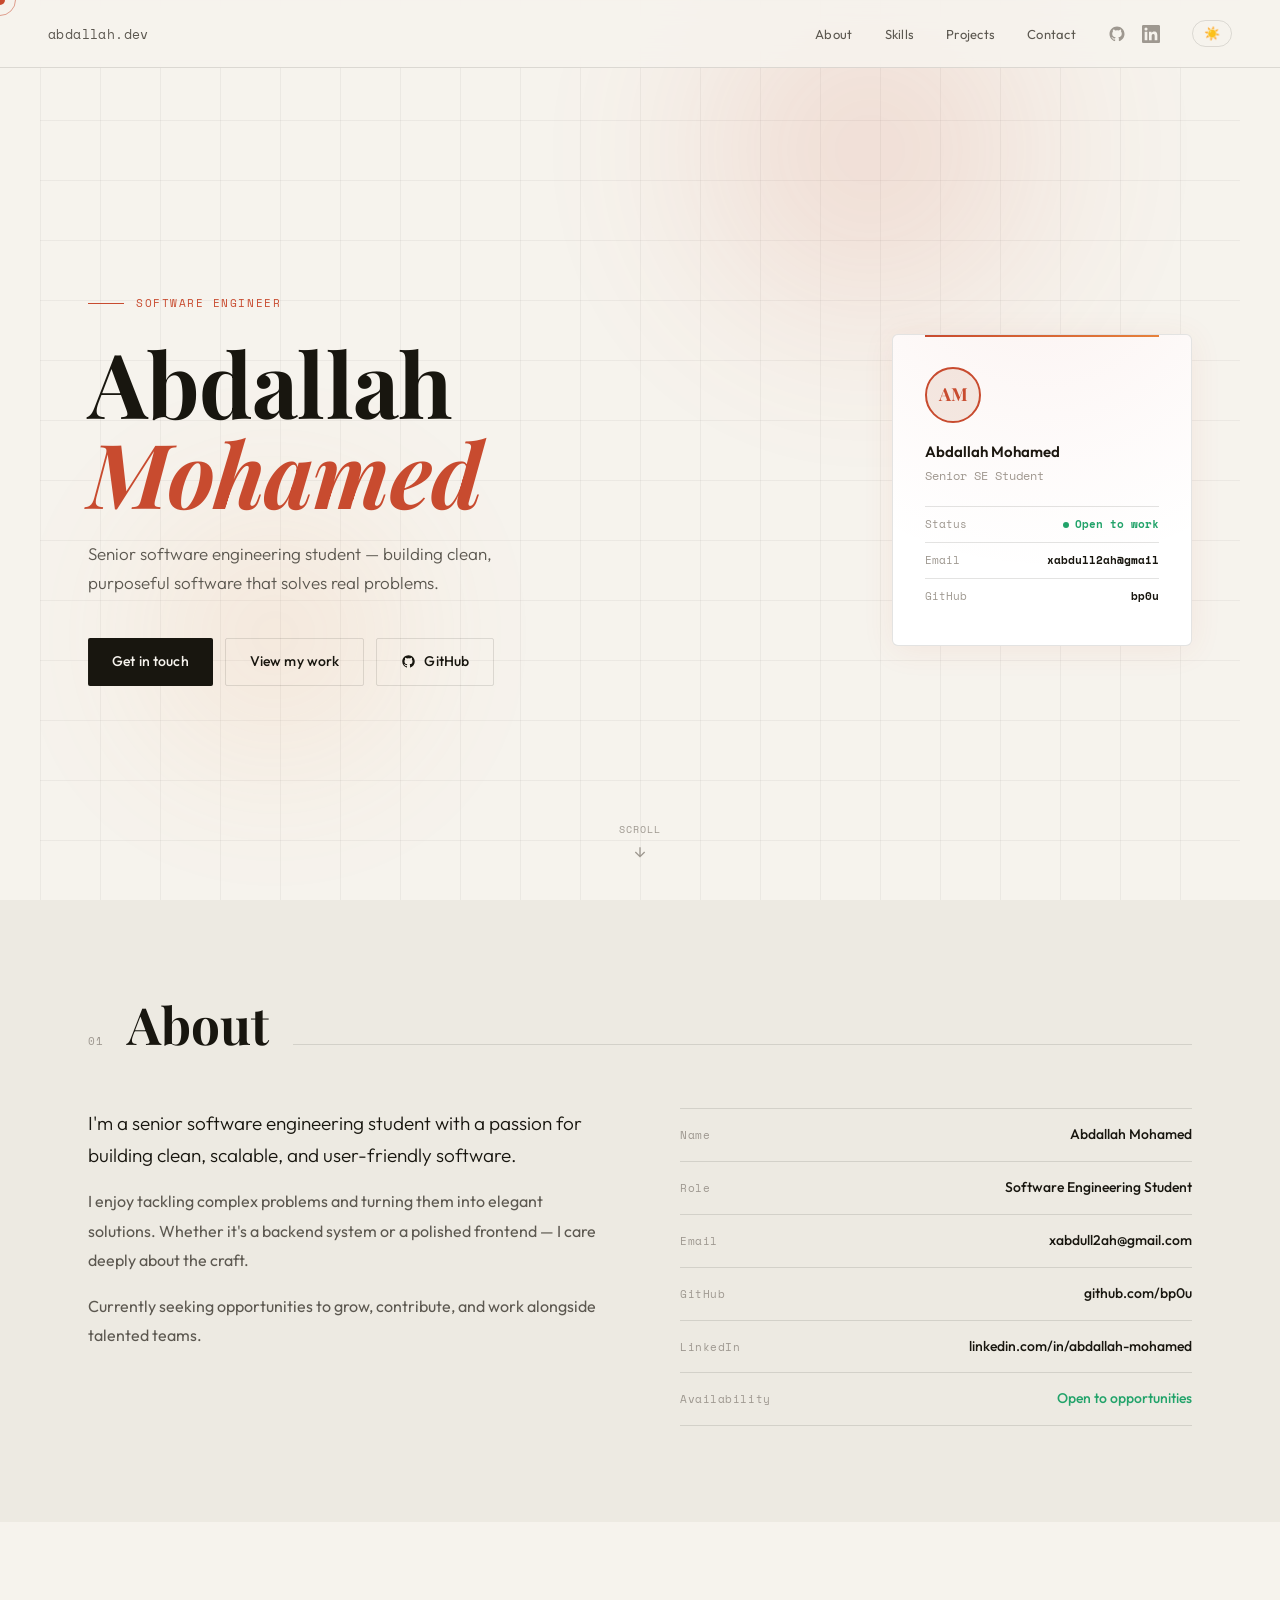
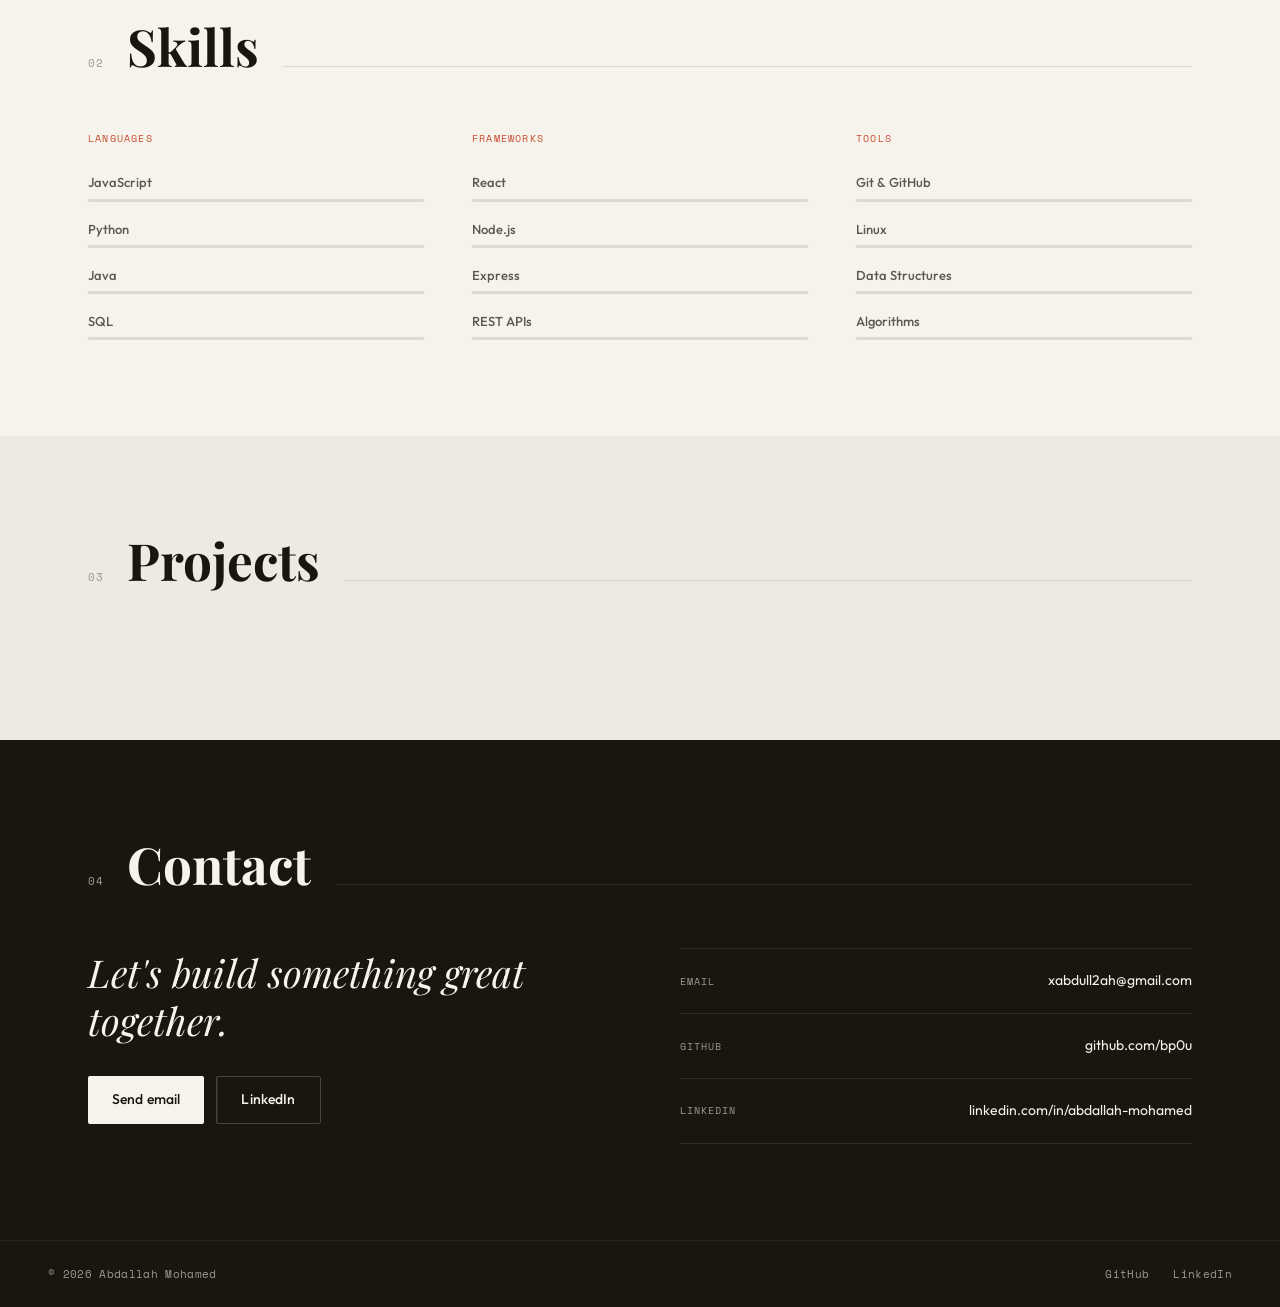
==== commit f96cc6bb: "Update index.html" ====
--- a/index.html
+++ b/index.html
@@ -161,46 +161,8 @@
       <h2 class="section-title">Projects</h2>
       <div class="section-divider"></div>
     </div>
-    <div class="projects-grid">
-      <div class="project-card fade-up">
-        <span class="project-num">001</span>
-        <h3 class="project-title">Project Name</h3>
-        <p class="project-desc">A short description of this project — what it does, the problem it solves, and what makes it interesting.</p>
-        <div class="project-tags">
-          <span class="tag">React</span>
-          <span class="tag">Node.js</span>
-          <span class="tag">MongoDB</span>
-        </div>
-        <a href="#" class="project-link">View project <span>→</span></a>
-      </div>
-      <div class="project-card fade-up" style="--delay:0.1s">
-        <span class="project-num">002</span>
-        <h3 class="project-title">Project Name</h3>
-        <p class="project-desc">A short description of this project — what it does, the problem it solves, and what makes it interesting.</p>
-        <div class="project-tags">
-          <span class="tag">Python</span>
-          <span class="tag">Flask</span>
-          <span class="tag">PostgreSQL</span>
-        </div>
-        <a href="#" class="project-link">View project <span>→</span></a>
-      </div>
-      <div class="project-card fade-up" style="--delay:0.2s">
-        <span class="project-num">003</span>
-        <h3 class="project-title">SmartHealth Checker</h3>
-        <p class="project-desc">An AI-powered web app that predicts possible diseases based on symptoms entered by the user — combining a machine learning model with a clean, accessible interface for fast and reliable health insights.</p>
-        <div class="project-tags">
-          <span class="tag">Python</span>
-          <span class="tag">Machine Learning</span>
-          <span class="tag">React</span>
-          <span class="tag">Node.js</span>
-          <span class="tag">Docker</span>
-        </div>
-        <a href="https://github.com/bp0u/smarthealth-checker" target="_blank" rel="noopener" class="project-link">View project <span>→</span></a>
-      </div>
-      <div class="project-card project-placeholder fade-up" style="--delay:0.3s">
-        <span class="placeholder-plus">+</span>
-        <span>More projects coming soon</span>
-      </div>
+    <div class="projects-grid" id="projectsGrid">
+      <!-- Loaded dynamically from projects.json -->
     </div>
   </section>
 
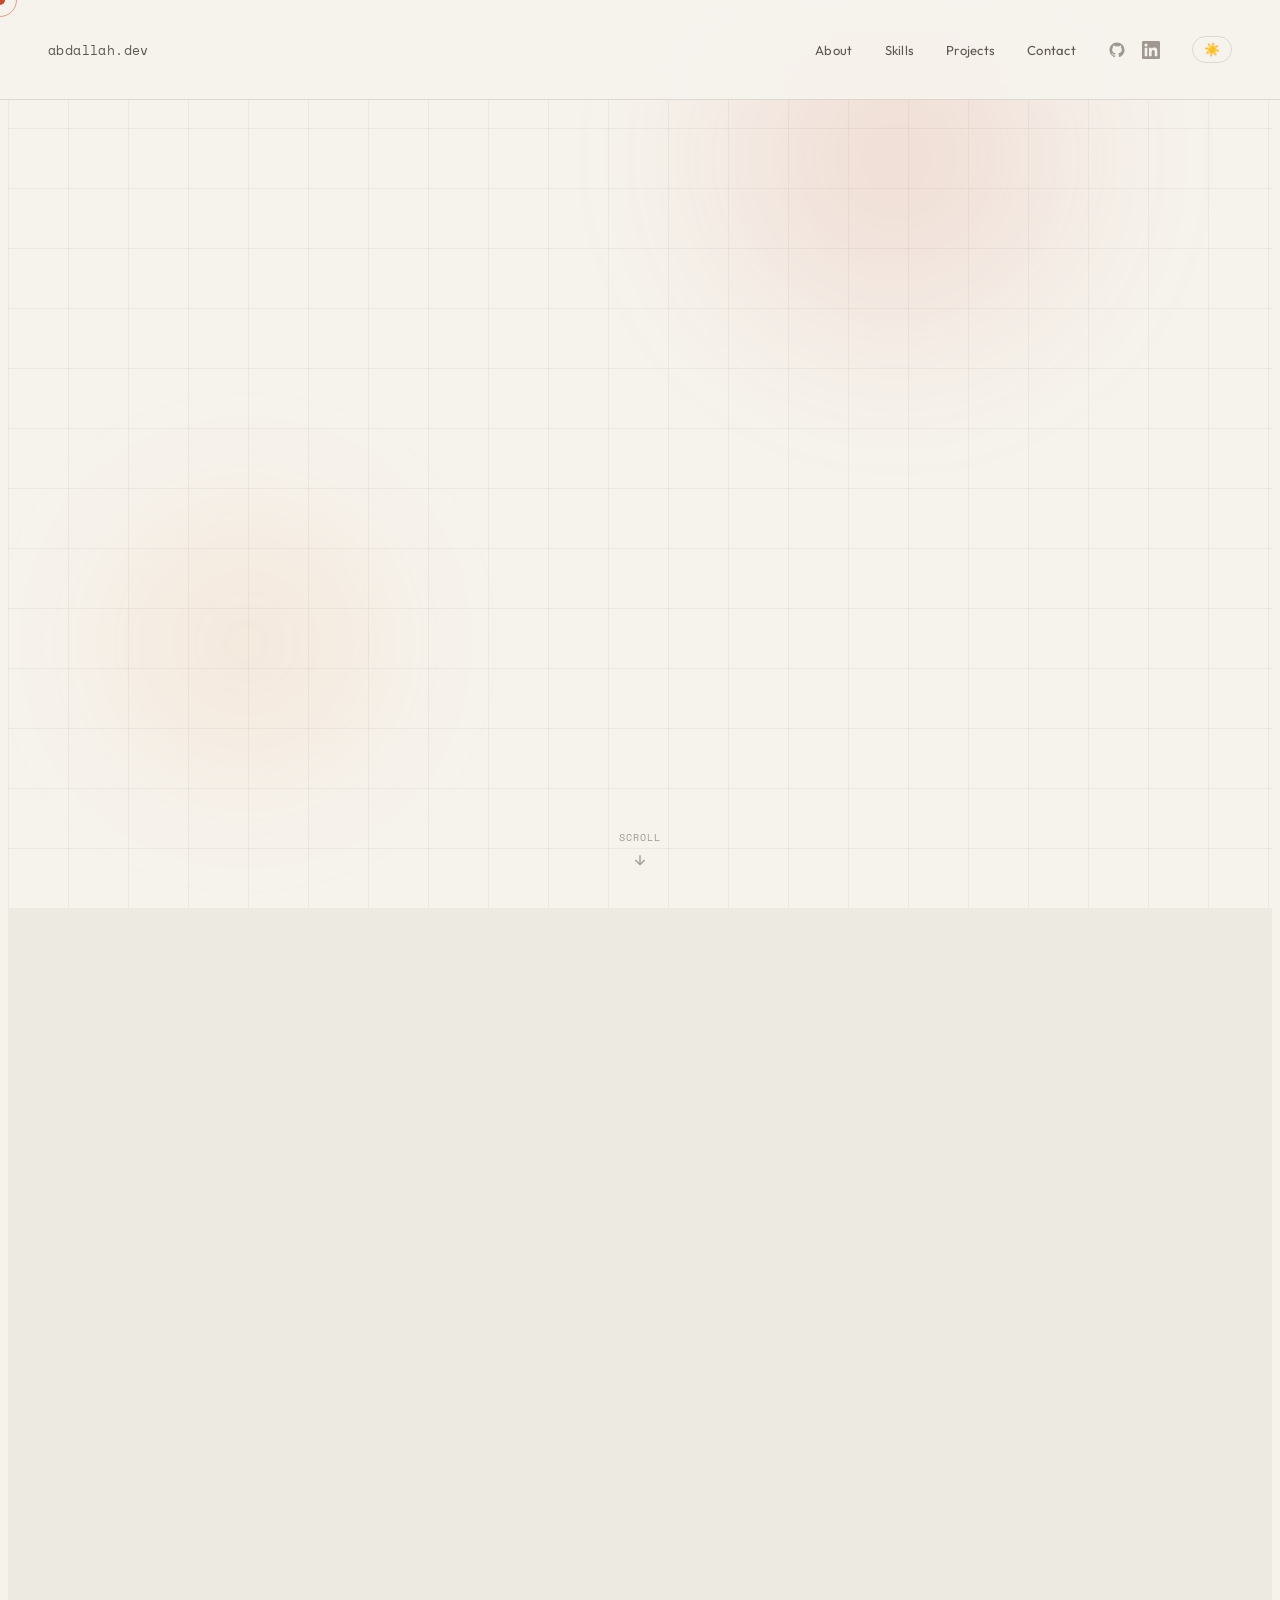
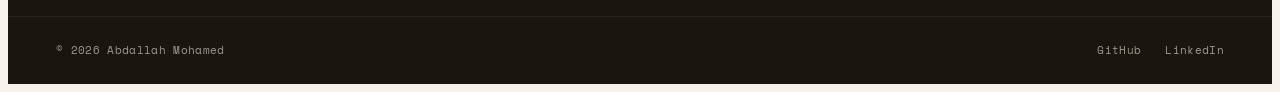
==== commit fecf4e5b: "fix files" ====
--- a/index.html
+++ b/index.html
@@ -1,212 +1,212 @@
-<!DOCTYPE html>
-<html lang="en" data-theme="light">
-<head>
-  <meta charset="UTF-8" />
-  <meta name="viewport" content="width=device-width, initial-scale=1.0"/>
-  <title>Abdallah Mohamed — Software Engineer</title>
-  <link rel="preconnect" href="https://fonts.googleapis.com">
-  <link rel="preconnect" href="https://fonts.gstatic.com" crossorigin>
-  <link href="https://fonts.googleapis.com/css2?family=Playfair+Display:ital,wght@0,400;0,700;1,400;1,700&family=Space+Mono:ital,wght@0,400;0,700;1,400&family=Outfit:wght@300;400;500;600&display=swap" rel="stylesheet">
-  <link rel="stylesheet" href="style.css">
-</head>
-<body>
-
-  <!-- CURSOR -->
-  <div class="cursor" id="cursor"></div>
-  <div class="cursor-trail" id="cursorTrail"></div>
-
-  <!-- NAV -->
-  <nav id="nav">
-    <span class="nav-logo">abdallah.dev</span>
-    <div class="nav-right">
-      <ul class="nav-links">
-        <li><a href="#about" class="nav-link">About</a></li>
-        <li><a href="#skills" class="nav-link">Skills</a></li>
-        <li><a href="#projects" class="nav-link">Projects</a></li>
-        <li><a href="#contact" class="nav-link">Contact</a></li>
-      </ul>
-      <div class="nav-social">
-        <a href="https://github.com/bp0u" target="_blank" rel="noopener" title="GitHub" aria-label="GitHub">
-          <svg width="18" height="18" viewBox="0 0 24 24" fill="currentColor"><path d="M12 2C6.477 2 2 6.477 2 12c0 4.418 2.865 8.166 6.839 9.489.5.092.682-.217.682-.482 0-.237-.009-.868-.013-1.703-2.782.604-3.369-1.342-3.369-1.342-.454-1.154-1.11-1.461-1.11-1.461-.908-.62.069-.608.069-.608 1.003.07 1.531 1.03 1.531 1.03.892 1.529 2.341 1.087 2.91.831.092-.646.35-1.086.636-1.336-2.22-.253-4.555-1.11-4.555-4.943 0-1.091.39-1.984 1.029-2.683-.103-.253-.446-1.27.098-2.647 0 0 .84-.269 2.75 1.025A9.578 9.578 0 0 1 12 6.836c.85.004 1.705.114 2.504.336 1.909-1.294 2.747-1.025 2.747-1.025.546 1.377.202 2.394.1 2.647.64.699 1.028 1.592 1.028 2.683 0 3.842-2.339 4.687-4.566 4.935.359.309.678.919.678 1.852 0 1.336-.012 2.415-.012 2.743 0 .267.18.578.688.48C19.138 20.163 22 16.418 22 12c0-5.523-4.477-10-10-10z"/></svg>
-        </a>
-        <a href="https://www.linkedin.com/in/abdallah-mohamed-2a81b02ba/" target="_blank" rel="noopener" title="LinkedIn" aria-label="LinkedIn">
-          <svg width="18" height="18" viewBox="0 0 24 24" fill="currentColor"><path d="M20.447 20.452h-3.554v-5.569c0-1.328-.027-3.037-1.852-3.037-1.853 0-2.136 1.445-2.136 2.939v5.667H9.351V9h3.414v1.561h.046c.477-.9 1.637-1.85 3.37-1.85 3.601 0 4.267 2.37 4.267 5.455v6.286zM5.337 7.433a2.062 2.062 0 0 1-2.063-2.065 2.064 2.064 0 1 1 2.063 2.065zm1.782 13.019H3.555V9h3.564v11.452zM22.225 0H1.771C.792 0 0 .774 0 1.729v20.542C0 23.227.792 24 1.771 24h20.451C23.2 24 24 23.227 24 22.271V1.729C24 .774 23.2 0 22.222 0h.003z"/></svg>
-        </a>
-      </div>
-      <button class="theme-toggle" id="themeToggle" aria-label="Toggle dark mode">
-        <span class="icon-sun">☀️</span>
-        <span class="icon-moon">🌙</span>
-      </button>
-    </div>
-  </nav>
-
-  <!-- HERO -->
-  <section id="hero">
-    <div class="hero-bg-grid"></div>
-    <div class="hero-blob blob-1"></div>
-    <div class="hero-blob blob-2"></div>
-    <div class="hero-content">
-      <div class="hero-left">
-        <p class="hero-eyebrow fade-up">Software Engineer</p>
-        <h1 class="hero-name fade-up" style="--delay:0.1s">
-          Abdallah<br><em>Mohamed</em>
-        </h1>
-        <p class="hero-role fade-up" style="--delay:0.2s">
-          Senior software engineering student — building clean,<br>purposeful software that solves real problems.
-        </p>
-        <div class="hero-actions fade-up" style="--delay:0.3s">
-          <a href="#contact" class="btn btn-solid">Get in touch</a>
-          <a href="#projects" class="btn btn-outline">View my work</a>
-          <a href="https://github.com/bp0u" target="_blank" rel="noopener" class="btn btn-outline btn-icon">
-            <svg width="15" height="15" viewBox="0 0 24 24" fill="currentColor"><path d="M12 2C6.477 2 2 6.477 2 12c0 4.418 2.865 8.166 6.839 9.489.5.092.682-.217.682-.482 0-.237-.009-.868-.013-1.703-2.782.604-3.369-1.342-3.369-1.342-.454-1.154-1.11-1.461-1.11-1.461-.908-.62.069-.608.069-.608 1.003.07 1.531 1.03 1.531 1.03.892 1.529 2.341 1.087 2.91.831.092-.646.35-1.086.636-1.336-2.22-.253-4.555-1.11-4.555-4.943 0-1.091.39-1.984 1.029-2.683-.103-.253-.446-1.27.098-2.647 0 0 .84-.269 2.75 1.025A9.578 9.578 0 0 1 12 6.836c.85.004 1.705.114 2.504.336 1.909-1.294 2.747-1.025 2.747-1.025.546 1.377.202 2.394.1 2.647.64.699 1.028 1.592 1.028 2.683 0 3.842-2.339 4.687-4.566 4.935.359.309.678.919.678 1.852 0 1.336-.012 2.415-.012 2.743 0 .267.18.578.688.48C19.138 20.163 22 16.418 22 12c0-5.523-4.477-10-10-10z"/></svg>
-            GitHub
-          </a>
-        </div>
-      </div>
-      <div class="hero-right fade-up" style="--delay:0.25s">
-        <div class="hero-card">
-          <div class="card-glow"></div>
-          <div class="avatar">AM</div>
-          <p class="card-name">Abdallah Mohamed</p>
-          <p class="card-sub">Senior SE Student</p>
-          <div class="card-stats">
-            <div class="card-stat">
-              <span class="stat-label">Status</span>
-              <span class="stat-value status-open">Open to work</span>
-            </div>
-            <div class="card-stat">
-              <span class="stat-label">Email</span>
-              <span class="stat-value">xabdull2ah@gmail</span>
-            </div>
-            <div class="card-stat">
-              <span class="stat-label">GitHub</span>
-              <span class="stat-value">bp0u</span>
-            </div>
-          </div>
-        </div>
-      </div>
-    </div>
-    <a href="#about" class="scroll-hint" aria-label="Scroll down">
-      <span>scroll</span>
-      <svg width="16" height="16" viewBox="0 0 24 24" fill="none" stroke="currentColor" stroke-width="2"><path d="M12 5v14M5 12l7 7 7-7"/></svg>
-    </a>
-  </section>
-
-  <!-- ABOUT -->
-  <section id="about">
-    <div class="section-header fade-up">
-      <span class="section-num">01</span>
-      <h2 class="section-title">About</h2>
-      <div class="section-divider"></div>
-    </div>
-    <div class="about-grid">
-      <div class="about-text fade-up">
-        <p class="about-lead">I'm a senior software engineering student with a passion for building clean, scalable, and user-friendly software.</p>
-        <p>I enjoy tackling complex problems and turning them into elegant solutions. Whether it's a backend system or a polished frontend — I care deeply about the craft.</p>
-        <p>Currently seeking opportunities to grow, contribute, and work alongside talented teams.</p>
-      </div>
-      <div class="about-facts fade-up" style="--delay:0.15s">
-        <div class="fact-row"><span class="fact-label">Name</span><span class="fact-value">Abdallah Mohamed</span></div>
-        <div class="fact-row"><span class="fact-label">Role</span><span class="fact-value">Software Engineering Student</span></div>
-        <div class="fact-row"><span class="fact-label">Email</span><span class="fact-value"><a href="mailto:xabdull2ah@gmail.com">xabdull2ah@gmail.com</a></span></div>
-        <div class="fact-row"><span class="fact-label">GitHub</span><span class="fact-value"><a href="https://github.com/bp0u" target="_blank" rel="noopener">github.com/bp0u</a></span></div>
-        <div class="fact-row"><span class="fact-label">LinkedIn</span><span class="fact-value"><a href="https://www.linkedin.com/in/abdallah-mohamed-2a81b02ba/" target="_blank" rel="noopener">linkedin.com/in/abdallah-mohamed</a></span></div>
-        <div class="fact-row"><span class="fact-label">Availability</span><span class="fact-value available">Open to opportunities</span></div>
-      </div>
-    </div>
-  </section>
-
-  <!-- SKILLS -->
-  <section id="skills">
-    <div class="section-header fade-up">
-      <span class="section-num">02</span>
-      <h2 class="section-title">Skills</h2>
-      <div class="section-divider"></div>
-    </div>
-    <div class="skills-categories">
-      <div class="skill-group fade-up">
-        <p class="skill-group-title">Languages</p>
-        <div class="skill-list">
-          <div class="skill-item" data-level="90"><span class="skill-name">JavaScript</span><div class="skill-bar"><div class="skill-fill" style="--pct:90%"></div></div></div>
-          <div class="skill-item" data-level="80"><span class="skill-name">Python</span><div class="skill-bar"><div class="skill-fill" style="--pct:80%"></div></div></div>
-          <div class="skill-item" data-level="75"><span class="skill-name">Java</span><div class="skill-bar"><div class="skill-fill" style="--pct:75%"></div></div></div>
-          <div class="skill-item" data-level="70"><span class="skill-name">SQL</span><div class="skill-bar"><div class="skill-fill" style="--pct:70%"></div></div></div>
-        </div>
-      </div>
-      <div class="skill-group fade-up" style="--delay:0.1s">
-        <p class="skill-group-title">Frameworks</p>
-        <div class="skill-list">
-          <div class="skill-item"><span class="skill-name">React</span><div class="skill-bar"><div class="skill-fill" style="--pct:85%"></div></div></div>
-          <div class="skill-item"><span class="skill-name">Node.js</span><div class="skill-bar"><div class="skill-fill" style="--pct:80%"></div></div></div>
-          <div class="skill-item"><span class="skill-name">Express</span><div class="skill-bar"><div class="skill-fill" style="--pct:78%"></div></div></div>
-          <div class="skill-item"><span class="skill-name">REST APIs</span><div class="skill-bar"><div class="skill-fill" style="--pct:82%"></div></div></div>
-        </div>
-      </div>
-      <div class="skill-group fade-up" style="--delay:0.2s">
-        <p class="skill-group-title">Tools</p>
-        <div class="skill-list">
-          <div class="skill-item"><span class="skill-name">Git & GitHub</span><div class="skill-bar"><div class="skill-fill" style="--pct:88%"></div></div></div>
-          <div class="skill-item"><span class="skill-name">Linux</span><div class="skill-bar"><div class="skill-fill" style="--pct:72%"></div></div></div>
-          <div class="skill-item"><span class="skill-name">Data Structures</span><div class="skill-bar"><div class="skill-fill" style="--pct:85%"></div></div></div>
-          <div class="skill-item"><span class="skill-name">Algorithms</span><div class="skill-bar"><div class="skill-fill" style="--pct:80%"></div></div></div>
-        </div>
-      </div>
-    </div>
-  </section>
-
-  <!-- PROJECTS -->
-  <section id="projects">
-    <div class="section-header fade-up">
-      <span class="section-num">03</span>
-      <h2 class="section-title">Projects</h2>
-      <div class="section-divider"></div>
-    </div>
-    <div class="projects-grid" id="projectsGrid">
-      <!-- Loaded dynamically from projects.json -->
-    </div>
-  </section>
-
-  <!-- CONTACT -->
-  <section id="contact">
-    <div class="section-header fade-up">
-      <span class="section-num">04</span>
-      <h2 class="section-title">Contact</h2>
-      <div class="section-divider"></div>
-    </div>
-    <div class="contact-grid">
-      <div class="fade-up">
-        <p class="contact-tagline">Let's build something great together.</p>
-        <div class="contact-cta">
-          <a href="mailto:xabdull2ah@gmail.com" class="btn btn-light">Send email</a>
-          <a href="https://www.linkedin.com/in/abdallah-mohamed-2a81b02ba/" target="_blank" rel="noopener" class="btn btn-ghost">LinkedIn</a>
-        </div>
-      </div>
-      <div class="contact-links fade-up" style="--delay:0.15s">
-        <div class="contact-row">
-          <span class="contact-label">Email</span>
-          <a href="mailto:xabdull2ah@gmail.com" class="contact-value">xabdull2ah@gmail.com</a>
-        </div>
-        <div class="contact-row">
-          <span class="contact-label">GitHub</span>
-          <a href="https://github.com/bp0u" target="_blank" rel="noopener" class="contact-value">github.com/bp0u</a>
-        </div>
-        <div class="contact-row">
-          <span class="contact-label">LinkedIn</span>
-          <a href="https://www.linkedin.com/in/abdallah-mohamed-2a81b02ba/" target="_blank" rel="noopener" class="contact-value">linkedin.com/in/abdallah-mohamed</a>
-        </div>
-      </div>
-    </div>
-  </section>
-
-  <!-- FOOTER -->
-  <footer>
-    <span>© 2026 Abdallah Mohamed</span>
-    <div class="footer-links">
-      <a href="https://github.com/bp0u" target="_blank" rel="noopener">GitHub</a>
-      <a href="https://www.linkedin.com/in/abdallah-mohamed-2a81b02ba/" target="_blank" rel="noopener">LinkedIn</a>
-    </div>
-  </footer>
-
-  <script src="script.js"></script>
-</body>
-</html>
+<!DOCTYPE html>
+<html lang="en" data-theme="light">
+<head>
+  <meta charset="UTF-8" />
+  <meta name="viewport" content="width=device-width, initial-scale=1.0"/>
+  <title>Abdallah Mohamed — Software Engineer</title>
+  <link rel="preconnect" href="https://fonts.googleapis.com">
+  <link rel="preconnect" href="https://fonts.gstatic.com" crossorigin>
+  <link href="https://fonts.googleapis.com/css2?family=Playfair+Display:ital,wght@0,400;0,700;1,400;1,700&family=Space+Mono:ital,wght@0,400;0,700;1,400&family=Outfit:wght@300;400;500;600&display=swap" rel="stylesheet">
+  <link rel="stylesheet" href="style.css">
+</head>
+<body>
+
+  <!-- CURSOR -->
+  <div class="cursor" id="cursor"></div>
+  <div class="cursor-trail" id="cursorTrail"></div>
+
+  <!-- NAV -->
+  <nav id="nav">
+    <span class="nav-logo">abdallah.dev</span>
+    <div class="nav-right">
+      <ul class="nav-links">
+        <li><a href="#about" class="nav-link">About</a></li>
+        <li><a href="#skills" class="nav-link">Skills</a></li>
+        <li><a href="#projects" class="nav-link">Projects</a></li>
+        <li><a href="#contact" class="nav-link">Contact</a></li>
+      </ul>
+      <div class="nav-social">
+        <a href="https://github.com/bp0u" target="_blank" rel="noopener" title="GitHub" aria-label="GitHub">
+          <svg width="18" height="18" viewBox="0 0 24 24" fill="currentColor"><path d="M12 2C6.477 2 2 6.477 2 12c0 4.418 2.865 8.166 6.839 9.489.5.092.682-.217.682-.482 0-.237-.009-.868-.013-1.703-2.782.604-3.369-1.342-3.369-1.342-.454-1.154-1.11-1.461-1.11-1.461-.908-.62.069-.608.069-.608 1.003.07 1.531 1.03 1.531 1.03.892 1.529 2.341 1.087 2.91.831.092-.646.35-1.086.636-1.336-2.22-.253-4.555-1.11-4.555-4.943 0-1.091.39-1.984 1.029-2.683-.103-.253-.446-1.27.098-2.647 0 0 .84-.269 2.75 1.025A9.578 9.578 0 0 1 12 6.836c.85.004 1.705.114 2.504.336 1.909-1.294 2.747-1.025 2.747-1.025.546 1.377.202 2.394.1 2.647.64.699 1.028 1.592 1.028 2.683 0 3.842-2.339 4.687-4.566 4.935.359.309.678.919.678 1.852 0 1.336-.012 2.415-.012 2.743 0 .267.18.578.688.48C19.138 20.163 22 16.418 22 12c0-5.523-4.477-10-10-10z"/></svg>
+        </a>
+        <a href="https://www.linkedin.com/in/abdallah-mohamed-2a81b02ba/" target="_blank" rel="noopener" title="LinkedIn" aria-label="LinkedIn">
+          <svg width="18" height="18" viewBox="0 0 24 24" fill="currentColor"><path d="M20.447 20.452h-3.554v-5.569c0-1.328-.027-3.037-1.852-3.037-1.853 0-2.136 1.445-2.136 2.939v5.667H9.351V9h3.414v1.561h.046c.477-.9 1.637-1.85 3.37-1.85 3.601 0 4.267 2.37 4.267 5.455v6.286zM5.337 7.433a2.062 2.062 0 0 1-2.063-2.065 2.064 2.064 0 1 1 2.063 2.065zm1.782 13.019H3.555V9h3.564v11.452zM22.225 0H1.771C.792 0 0 .774 0 1.729v20.542C0 23.227.792 24 1.771 24h20.451C23.2 24 24 23.227 24 22.271V1.729C24 .774 23.2 0 22.222 0h.003z"/></svg>
+        </a>
+      </div>
+      <button class="theme-toggle" id="themeToggle" aria-label="Toggle dark mode">
+        <span class="icon-sun">☀️</span>
+        <span class="icon-moon">🌙</span>
+      </button>
+    </div>
+  </nav>
+
+  <!-- HERO -->
+  <section id="hero">
+    <div class="hero-bg-grid"></div>
+    <div class="hero-blob blob-1"></div>
+    <div class="hero-blob blob-2"></div>
+    <div class="hero-content">
+      <div class="hero-left">
+        <p class="hero-eyebrow fade-up">Software Engineer</p>
+        <h1 class="hero-name fade-up" style="--delay:0.1s">
+          Abdallah<br><em>Mohamed</em>
+        </h1>
+        <p class="hero-role fade-up" style="--delay:0.2s">
+          Senior software engineering student — building clean,<br>purposeful software that solves real problems.
+        </p>
+        <div class="hero-actions fade-up" style="--delay:0.3s">
+          <a href="#contact" class="btn btn-solid">Get in touch</a>
+          <a href="#projects" class="btn btn-outline">View my work</a>
+          <a href="https://github.com/bp0u" target="_blank" rel="noopener" class="btn btn-outline btn-icon">
+            <svg width="15" height="15" viewBox="0 0 24 24" fill="currentColor"><path d="M12 2C6.477 2 2 6.477 2 12c0 4.418 2.865 8.166 6.839 9.489.5.092.682-.217.682-.482 0-.237-.009-.868-.013-1.703-2.782.604-3.369-1.342-3.369-1.342-.454-1.154-1.11-1.461-1.11-1.461-.908-.62.069-.608.069-.608 1.003.07 1.531 1.03 1.531 1.03.892 1.529 2.341 1.087 2.91.831.092-.646.35-1.086.636-1.336-2.22-.253-4.555-1.11-4.555-4.943 0-1.091.39-1.984 1.029-2.683-.103-.253-.446-1.27.098-2.647 0 0 .84-.269 2.75 1.025A9.578 9.578 0 0 1 12 6.836c.85.004 1.705.114 2.504.336 1.909-1.294 2.747-1.025 2.747-1.025.546 1.377.202 2.394.1 2.647.64.699 1.028 1.592 1.028 2.683 0 3.842-2.339 4.687-4.566 4.935.359.309.678.919.678 1.852 0 1.336-.012 2.415-.012 2.743 0 .267.18.578.688.48C19.138 20.163 22 16.418 22 12c0-5.523-4.477-10-10-10z"/></svg>
+            GitHub
+          </a>
+        </div>
+      </div>
+      <div class="hero-right fade-up" style="--delay:0.25s">
+        <div class="hero-card">
+          <div class="card-glow"></div>
+          <div class="avatar">AM</div>
+          <p class="card-name">Abdallah Mohamed</p>
+          <p class="card-sub">Senior SE Student</p>
+          <div class="card-stats">
+            <div class="card-stat">
+              <span class="stat-label">Status</span>
+              <span class="stat-value status-open">Open to work</span>
+            </div>
+            <div class="card-stat">
+              <span class="stat-label">Email</span>
+              <span class="stat-value">xabdull2ah@gmail</span>
+            </div>
+            <div class="card-stat">
+              <span class="stat-label">GitHub</span>
+              <span class="stat-value">bp0u</span>
+            </div>
+          </div>
+        </div>
+      </div>
+    </div>
+    <a href="#about" class="scroll-hint" aria-label="Scroll down">
+      <span>scroll</span>
+      <svg width="16" height="16" viewBox="0 0 24 24" fill="none" stroke="currentColor" stroke-width="2"><path d="M12 5v14M5 12l7 7 7-7"/></svg>
+    </a>
+  </section>
+
+  <!-- ABOUT -->
+  <section id="about">
+    <div class="section-header fade-up">
+      <span class="section-num">01</span>
+      <h2 class="section-title">About</h2>
+      <div class="section-divider"></div>
+    </div>
+    <div class="about-grid">
+      <div class="about-text fade-up">
+        <p class="about-lead">I'm a senior software engineering student with a passion for building clean, scalable, and user-friendly software.</p>
+        <p>I enjoy tackling complex problems and turning them into elegant solutions. Whether it's a backend system or a polished frontend — I care deeply about the craft.</p>
+        <p>Currently seeking opportunities to grow, contribute, and work alongside talented teams.</p>
+      </div>
+      <div class="about-facts fade-up" style="--delay:0.15s">
+        <div class="fact-row"><span class="fact-label">Name</span><span class="fact-value">Abdallah Mohamed</span></div>
+        <div class="fact-row"><span class="fact-label">Role</span><span class="fact-value">Software Engineering Student</span></div>
+        <div class="fact-row"><span class="fact-label">Email</span><span class="fact-value"><a href="mailto:xabdull2ah@gmail.com">xabdull2ah@gmail.com</a></span></div>
+        <div class="fact-row"><span class="fact-label">GitHub</span><span class="fact-value"><a href="https://github.com/bp0u" target="_blank" rel="noopener">github.com/bp0u</a></span></div>
+        <div class="fact-row"><span class="fact-label">LinkedIn</span><span class="fact-value"><a href="https://www.linkedin.com/in/abdallah-mohamed-2a81b02ba/" target="_blank" rel="noopener">linkedin.com/in/abdallah-mohamed</a></span></div>
+        <div class="fact-row"><span class="fact-label">Availability</span><span class="fact-value available">Open to opportunities</span></div>
+      </div>
+    </div>
+  </section>
+
+  <!-- SKILLS -->
+  <section id="skills">
+    <div class="section-header fade-up">
+      <span class="section-num">02</span>
+      <h2 class="section-title">Skills</h2>
+      <div class="section-divider"></div>
+    </div>
+    <div class="skills-categories">
+      <div class="skill-group fade-up">
+        <p class="skill-group-title">Languages</p>
+        <div class="skill-list">
+          <div class="skill-item" data-level="90"><span class="skill-name">JavaScript</span><div class="skill-bar"><div class="skill-fill" style="--pct:90%"></div></div></div>
+          <div class="skill-item" data-level="80"><span class="skill-name">Python</span><div class="skill-bar"><div class="skill-fill" style="--pct:80%"></div></div></div>
+          <div class="skill-item" data-level="75"><span class="skill-name">Java</span><div class="skill-bar"><div class="skill-fill" style="--pct:75%"></div></div></div>
+          <div class="skill-item" data-level="70"><span class="skill-name">SQL</span><div class="skill-bar"><div class="skill-fill" style="--pct:70%"></div></div></div>
+        </div>
+      </div>
+      <div class="skill-group fade-up" style="--delay:0.1s">
+        <p class="skill-group-title">Frameworks</p>
+        <div class="skill-list">
+          <div class="skill-item"><span class="skill-name">React</span><div class="skill-bar"><div class="skill-fill" style="--pct:85%"></div></div></div>
+          <div class="skill-item"><span class="skill-name">Node.js</span><div class="skill-bar"><div class="skill-fill" style="--pct:80%"></div></div></div>
+          <div class="skill-item"><span class="skill-name">Express</span><div class="skill-bar"><div class="skill-fill" style="--pct:78%"></div></div></div>
+          <div class="skill-item"><span class="skill-name">REST APIs</span><div class="skill-bar"><div class="skill-fill" style="--pct:82%"></div></div></div>
+        </div>
+      </div>
+      <div class="skill-group fade-up" style="--delay:0.2s">
+        <p class="skill-group-title">Tools</p>
+        <div class="skill-list">
+          <div class="skill-item"><span class="skill-name">Git & GitHub</span><div class="skill-bar"><div class="skill-fill" style="--pct:88%"></div></div></div>
+          <div class="skill-item"><span class="skill-name">Linux</span><div class="skill-bar"><div class="skill-fill" style="--pct:72%"></div></div></div>
+          <div class="skill-item"><span class="skill-name">Data Structures</span><div class="skill-bar"><div class="skill-fill" style="--pct:85%"></div></div></div>
+          <div class="skill-item"><span class="skill-name">Algorithms</span><div class="skill-bar"><div class="skill-fill" style="--pct:80%"></div></div></div>
+        </div>
+      </div>
+    </div>
+  </section>
+
+  <!-- PROJECTS -->
+  <section id="projects">
+    <div class="section-header fade-up">
+      <span class="section-num">03</span>
+      <h2 class="section-title">Projects</h2>
+      <div class="section-divider"></div>
+    </div>
+    <div class="projects-grid" id="projectsGrid">
+      <!-- Loaded dynamically from projects.json -->
+    </div>
+  </section>
+
+  <!-- CONTACT -->
+  <section id="contact">
+    <div class="section-header fade-up">
+      <span class="section-num">04</span>
+      <h2 class="section-title">Contact</h2>
+      <div class="section-divider"></div>
+    </div>
+    <div class="contact-grid">
+      <div class="fade-up">
+        <p class="contact-tagline">Let's build something great together.</p>
+        <div class="contact-cta">
+          <a href="mailto:xabdull2ah@gmail.com" class="btn btn-light">Send email</a>
+          <a href="https://www.linkedin.com/in/abdallah-mohamed-2a81b02ba/" target="_blank" rel="noopener" class="btn btn-ghost">LinkedIn</a>
+        </div>
+      </div>
+      <div class="contact-links fade-up" style="--delay:0.15s">
+        <div class="contact-row">
+          <span class="contact-label">Email</span>
+          <a href="mailto:xabdull2ah@gmail.com" class="contact-value">xabdull2ah@gmail.com</a>
+        </div>
+        <div class="contact-row">
+          <span class="contact-label">GitHub</span>
+          <a href="https://github.com/bp0u" target="_blank" rel="noopener" class="contact-value">github.com/bp0u</a>
+        </div>
+        <div class="contact-row">
+          <span class="contact-label">LinkedIn</span>
+          <a href="https://www.linkedin.com/in/abdallah-mohamed-2a81b02ba/" target="_blank" rel="noopener" class="contact-value">linkedin.com/in/abdallah-mohamed</a>
+        </div>
+      </div>
+    </div>
+  </section>
+
+  <!-- FOOTER -->
+  <footer>
+    <span>© 2026 Abdallah Mohamed</span>
+    <div class="footer-links">
+      <a href="https://github.com/bp0u" target="_blank" rel="noopener">GitHub</a>
+      <a href="https://www.linkedin.com/in/abdallah-mohamed-2a81b02ba/" target="_blank" rel="noopener">LinkedIn</a>
+    </div>
+  </footer>
+
+  <script src="script.js"></script>
+</body>
+</html>
--- a/style.css
+++ b/style.css
@@ -1,933 +1,1868 @@
-/* ════════════════════════════════════════
-   ABDALLAH MOHAMED — PORTFOLIO
-   style.css
-   ════════════════════════════════════════ */
-
-*, *::before, *::after {
-  box-sizing: border-box;
-  margin: 0;
-  padding: 0;
-}
-
-/* ── THEME VARIABLES ── */
-:root, [data-theme="light"] {
-  --bg:          #f6f3ed;
-  --surface:     #edeae2;
-  --ink:         #18160f;
-  --ink-2:       #5c5850;
-  --ink-3:       #9e9890;
-  --accent:      #c84b2f;
-  --accent-2:    #e8843c;
-  --accent-light:#f5ebe5;
-  --border:      rgba(26,24,20,0.12);
-  --nav-bg:      rgba(246,243,237,0.88);
-  --card-bg:     #ffffff;
-  --shadow:      0 4px 32px rgba(200,75,47,0.08);
-  --shadow-lg:   0 16px 64px rgba(200,75,47,0.14);
-
-  --font-display: 'Playfair Display', Georgia, serif;
-  --font-body:    'Outfit', sans-serif;
-  --font-mono:    'Space Mono', monospace;
-}
-
-[data-theme="dark"] {
-  --bg:          #111009;
-  --surface:     #1c1a12;
-  --ink:         #f2ede4;
-  --ink-2:       #a8a299;
-  --ink-3:       #6b6560;
-  --accent:      #e05c3a;
-  --accent-2:    #f09050;
-  --accent-light:#2a1a12;
-  --border:      rgba(242,237,228,0.1);
-  --nav-bg:      rgba(17,16,9,0.9);
-  --card-bg:     #1c1a12;
-  --shadow:      0 4px 32px rgba(224,92,58,0.1);
-  --shadow-lg:   0 16px 64px rgba(224,92,58,0.18);
-}
-
-/* ── BASE ── */
-html {
-  scroll-behavior: smooth;
-  cursor: none;
-}
-
-body {
-  background: var(--bg);
-  color: var(--ink);
-  font-family: var(--font-body);
-  font-size: 16px;
-  line-height: 1.7;
-  -webkit-font-smoothing: antialiased;
-  transition: background 0.35s, color 0.35s;
-  overflow-x: hidden;
-}
-
-a { color: inherit; }
-
-/* ── CUSTOM CURSOR ── */
-.cursor,
-.cursor-trail {
-  position: fixed;
-  top: 0; left: 0;
-  pointer-events: none;
-  z-index: 9999;
-  border-radius: 50%;
-  transform: translate(-50%, -50%);
-  transition: opacity 0.3s;
-}
-
-.cursor {
-  width: 10px;
-  height: 10px;
-  background: var(--accent);
-  mix-blend-mode: normal;
-}
-
-.cursor-trail {
-  width: 32px;
-  height: 32px;
-  border: 1.5px solid var(--accent);
-  opacity: 0.5;
-  transition: width 0.2s, height 0.2s, opacity 0.3s;
-}
-
-body:has(a:hover) .cursor-trail,
-body:has(button:hover) .cursor-trail {
-  width: 48px;
-  height: 48px;
-  opacity: 0.3;
-}
-
-/* ── NAVIGATION ── */
-nav {
-  position: fixed;
-  top: 0; left: 0; right: 0;
-  z-index: 200;
-  display: flex;
-  justify-content: space-between;
-  align-items: center;
-  padding: 1.25rem 3rem;
-  background: var(--nav-bg);
-  backdrop-filter: blur(14px);
-  -webkit-backdrop-filter: blur(14px);
-  border-bottom: 1px solid var(--border);
-  transition: background 0.35s, border-color 0.35s, padding 0.3s;
-}
-
-nav.scrolled {
-  padding: 0.875rem 3rem;
-}
-
-.nav-logo {
-  font-family: var(--font-mono);
-  font-size: 13px;
-  color: var(--ink-2);
-  letter-spacing: 0.03em;
-  text-decoration: none;
-}
-
-.nav-right {
-  display: flex;
-  align-items: center;
-  gap: 2rem;
-}
-
-.nav-links {
-  display: flex;
-  gap: 2rem;
-  list-style: none;
-}
-
-.nav-links a {
-  font-size: 13px;
-  font-weight: 400;
-  color: var(--ink-2);
-  text-decoration: none;
-  letter-spacing: 0.02em;
-  position: relative;
-  transition: color 0.2s;
-}
-
-.nav-links a::after {
-  content: '';
-  position: absolute;
-  bottom: -2px; left: 0;
-  width: 0; height: 1px;
-  background: var(--accent);
-  transition: width 0.25s ease;
-}
-
-.nav-links a:hover { color: var(--ink); }
-.nav-links a:hover::after { width: 100%; }
-
-.nav-social {
-  display: flex;
-  gap: 1rem;
-  align-items: center;
-}
-
-.nav-social a {
-  color: var(--ink-3);
-  transition: color 0.2s, transform 0.2s;
-  display: flex;
-  align-items: center;
-}
-
-.nav-social a:hover {
-  color: var(--accent);
-  transform: translateY(-1px);
-}
-
-/* ── THEME TOGGLE ── */
-.theme-toggle {
-  background: none;
-  border: 1px solid var(--border);
-  border-radius: 20px;
-  padding: 5px 11px;
-  cursor: none;
-  font-size: 13px;
-  color: var(--ink-2);
-  transition: all 0.2s;
-  display: flex;
-  align-items: center;
-  gap: 5px;
-}
-
-.theme-toggle:hover {
-  border-color: var(--accent);
-  color: var(--ink);
-}
-
-.icon-sun { display: block; }
-.icon-moon { display: none; }
-[data-theme="dark"] .icon-sun { display: none; }
-[data-theme="dark"] .icon-moon { display: block; }
-
-/* ── HERO ── */
-#hero {
-  min-height: 100vh;
-  position: relative;
-  display: flex;
-  align-items: center;
-  padding: 0 3rem;
-  overflow: hidden;
-}
-
-.hero-bg-grid {
-  position: absolute;
-  inset: 0;
-  background-image:
-    linear-gradient(var(--border) 1px, transparent 1px),
-    linear-gradient(90deg, var(--border) 1px, transparent 1px);
-  background-size: 60px 60px;
-  opacity: 0.4;
-  pointer-events: none;
-}
-
-.hero-blob {
-  position: absolute;
-  border-radius: 50%;
-  filter: blur(80px);
-  pointer-events: none;
-  opacity: 0.18;
-  animation: blobFloat 8s ease-in-out infinite;
-}
-
-.blob-1 {
-  width: 500px; height: 500px;
-  background: radial-gradient(circle, var(--accent), transparent 70%);
-  top: -100px; right: 10%;
-  animation-delay: 0s;
-}
-
-.blob-2 {
-  width: 350px; height: 350px;
-  background: radial-gradient(circle, var(--accent-2), transparent 70%);
-  bottom: 10%; left: 5%;
-  animation-delay: -4s;
-}
-
-@keyframes blobFloat {
-  0%, 100% { transform: translate(0, 0) scale(1); }
-  33%       { transform: translate(20px, -30px) scale(1.05); }
-  66%       { transform: translate(-15px, 20px) scale(0.97); }
-}
-
-.hero-content {
-  position: relative;
-  z-index: 1;
-  display: grid;
-  grid-template-columns: 1fr 1fr;
-  align-items: center;
-  gap: 4rem;
-  width: 100%;
-  max-width: 1200px;
-  margin: 0 auto;
-  padding-top: 5rem;
-}
-
-.hero-left { max-width: 560px; }
-
-.hero-eyebrow {
-  font-family: var(--font-mono);
-  font-size: 11px;
-  color: var(--accent);
-  letter-spacing: 0.14em;
-  text-transform: uppercase;
-  margin-bottom: 1.5rem;
-  display: flex;
-  align-items: center;
-  gap: 12px;
-}
-
-.hero-eyebrow::before {
-  content: '';
-  display: block;
-  width: 36px; height: 1px;
-  background: var(--accent);
-}
-
-.hero-name {
-  font-family: var(--font-display);
-  font-size: clamp(52px, 7vw, 96px);
-  line-height: 1.0;
-  color: var(--ink);
-  margin-bottom: 1.5rem;
-  letter-spacing: -0.01em;
-}
-
-.hero-name em {
-  font-style: italic;
-  color: var(--accent);
-}
-
-.hero-role {
-  font-size: 17px;
-  color: var(--ink-2);
-  font-weight: 300;
-  line-height: 1.7;
-  margin-bottom: 2rem;
-}
-
-.hero-actions {
-  display: flex;
-  gap: 12px;
-  flex-wrap: wrap;
-  margin-top: 2.5rem;
-}
-
-/* ── BUTTONS ── */
-.btn {
-  display: inline-flex;
-  align-items: center;
-  gap: 8px;
-  padding: 11px 24px;
-  font-family: var(--font-body);
-  font-size: 14px;
-  font-weight: 500;
-  text-decoration: none;
-  border-radius: 2px;
-  transition: all 0.22s;
-  cursor: none;
-  border: none;
-  letter-spacing: 0.01em;
-  position: relative;
-  overflow: hidden;
-}
-
-.btn::before {
-  content: '';
-  position: absolute;
-  inset: 0;
-  background: rgba(255,255,255,0.1);
-  transform: translateX(-100%);
-  transition: transform 0.3s ease;
-}
-
-.btn:hover::before { transform: translateX(0); }
-
-.btn-solid {
-  background: var(--ink);
-  color: var(--bg);
-}
-
-.btn-solid:hover { background: var(--accent); }
-
-.btn-outline {
-  background: transparent;
-  color: var(--ink);
-  border: 1px solid var(--border);
-}
-
-.btn-outline:hover {
-  background: var(--surface);
-  border-color: var(--ink);
-}
-
-.btn-light {
-  background: var(--bg);
-  color: var(--ink);
-}
-
-.btn-light:hover {
-  background: var(--accent);
-  color: #fff;
-}
-
-.btn-ghost {
-  background: transparent;
-  color: var(--bg);
-  border: 1px solid rgba(255,255,255,0.2);
-}
-
-.btn-ghost:hover { border-color: var(--bg); }
-
-/* ── HERO CARD ── */
-.hero-right {
-  display: flex;
-  justify-content: flex-end;
-}
-
-.hero-card {
-  width: 300px;
-  background: var(--card-bg);
-  border: 1px solid var(--border);
-  border-radius: 6px;
-  padding: 2rem;
-  position: relative;
-  box-shadow: var(--shadow);
-  transition: box-shadow 0.3s, transform 0.3s;
-  overflow: hidden;
-}
-
-.hero-card:hover {
-  box-shadow: var(--shadow-lg);
-  transform: translateY(-4px);
-}
-
-.hero-card::before {
-  content: '';
-  position: absolute;
-  top: 0; left: 32px; right: 32px;
-  height: 2px;
-  background: linear-gradient(90deg, var(--accent), var(--accent-2));
-}
-
-.card-glow {
-  position: absolute;
-  top: -30%; left: -30%;
-  width: 160%; height: 160%;
-  background: radial-gradient(circle at 50% 0%, rgba(200,75,47,0.07), transparent 60%);
-  pointer-events: none;
-}
-
-.avatar {
-  width: 56px; height: 56px;
-  border-radius: 50%;
-  background: var(--accent-light);
-  border: 2px solid var(--accent);
-  display: flex;
-  align-items: center;
-  justify-content: center;
-  font-family: var(--font-display);
-  font-size: 18px;
-  color: var(--accent);
-  margin-bottom: 1rem;
-  font-weight: 700;
-}
-
-.card-name {
-  font-weight: 600;
-  font-size: 15px;
-  margin-bottom: 2px;
-}
-
-.card-sub {
-  font-size: 12px;
-  color: var(--ink-3);
-  font-family: var(--font-mono);
-  margin-bottom: 1.25rem;
-}
-
-.card-stats { display: flex; flex-direction: column; }
-
-.card-stat {
-  display: flex;
-  justify-content: space-between;
-  align-items: center;
-  padding: 8px 0;
-  border-top: 1px solid var(--border);
-}
-
-.stat-label {
-  font-family: var(--font-mono);
-  font-size: 11px;
-  color: var(--ink-3);
-}
-
-.stat-value {
-  font-family: var(--font-mono);
-  font-size: 11px;
-  font-weight: 700;
-  color: var(--ink);
-}
-
-.status-open {
-  color: #22a36a;
-  position: relative;
-  padding-left: 12px;
-}
-
-.status-open::before {
-  content: '';
-  position: absolute;
-  left: 0; top: 50%;
-  transform: translateY(-50%);
-  width: 6px; height: 6px;
-  border-radius: 50%;
-  background: #22a36a;
-  animation: statusPulse 2s ease-in-out infinite;
-}
-
-@keyframes statusPulse {
-  0%, 100% { box-shadow: 0 0 0 0 rgba(34,163,106,0.4); }
-  50% { box-shadow: 0 0 0 5px rgba(34,163,106,0); }
-}
-
-/* ── SCROLL HINT ── */
-.scroll-hint {
-  position: absolute;
-  bottom: 2.5rem; left: 50%;
-  transform: translateX(-50%);
-  display: flex;
-  flex-direction: column;
-  align-items: center;
-  gap: 6px;
-  font-family: var(--font-mono);
-  font-size: 10px;
-  color: var(--ink-3);
-  text-decoration: none;
-  letter-spacing: 0.1em;
-  text-transform: uppercase;
-  transition: color 0.2s;
-  animation: scrollBob 2s ease-in-out infinite;
-}
-
-.scroll-hint:hover { color: var(--accent); }
-
-@keyframes scrollBob {
-  0%, 100% { transform: translateX(-50%) translateY(0); }
-  50% { transform: translateX(-50%) translateY(6px); }
-}
-
-/* ── SECTIONS ── */
-section {
-  padding: 6rem 3rem;
-  max-width: 1200px;
-  margin: 0 auto;
-}
-
-#about, #skills, #projects, #contact {
-  max-width: 100%;
-  padding-left: max(3rem, calc((100vw - 1200px)/2 + 3rem));
-  padding-right: max(3rem, calc((100vw - 1200px)/2 + 3rem));
-}
-
-#about   { background: var(--surface); transition: background 0.35s; }
-#skills  { background: var(--bg); transition: background 0.35s; }
-#projects{ background: var(--surface); transition: background 0.35s; }
-#contact { background: var(--ink); transition: background 0.35s; }
-
-.section-header {
-  display: flex;
-  align-items: baseline;
-  gap: 1.5rem;
-  margin-bottom: 3.5rem;
-}
-
-.section-num {
-  font-family: var(--font-mono);
-  font-size: 11px;
-  color: var(--ink-3);
-  letter-spacing: 0.05em;
-}
-
-.section-title {
-  font-family: var(--font-display);
-  font-size: clamp(32px, 4vw, 52px);
-  line-height: 1.1;
-  color: var(--ink);
-}
-
-.section-divider {
-  flex: 1;
-  height: 1px;
-  background: var(--border);
-}
-
-/* ── ABOUT ── */
-.about-grid {
-  display: grid;
-  grid-template-columns: 1fr 1fr;
-  gap: 5rem;
-  align-items: start;
-}
-
-.about-text p {
-  font-size: 16px;
-  color: var(--ink-2);
-  line-height: 1.85;
-  margin-bottom: 1rem;
-}
-
-.about-lead {
-  font-size: 19px !important;
-  color: var(--ink) !important;
-  font-weight: 300;
-  line-height: 1.65 !important;
-}
-
-.about-facts { display: flex; flex-direction: column; }
-
-.fact-row {
-  display: flex;
-  justify-content: space-between;
-  align-items: baseline;
-  padding: 0.875rem 0;
-  border-bottom: 1px solid var(--border);
-  gap: 2rem;
-}
-
-.fact-row:first-child { border-top: 1px solid var(--border); }
-
-.fact-label {
-  font-size: 11px;
-  color: var(--ink-3);
-  font-family: var(--font-mono);
-  letter-spacing: 0.05em;
-  flex-shrink: 0;
-}
-
-.fact-value {
-  font-size: 14px;
-  color: var(--ink);
-  font-weight: 500;
-  text-align: right;
-}
-
-.fact-value a {
-  color: var(--ink);
-  text-decoration: none;
-  transition: color 0.2s;
-}
-
-.fact-value a:hover { color: var(--accent); }
-
-.available {
-  color: #22a36a !important;
-  position: relative;
-}
-
-/* ── SKILLS ── */
-.skills-categories {
-  display: grid;
-  grid-template-columns: repeat(3, 1fr);
-  gap: 3rem;
-}
-
-.skill-group-title {
-  font-family: var(--font-mono);
-  font-size: 10px;
-  color: var(--accent);
-  letter-spacing: 0.12em;
-  text-transform: uppercase;
-  margin-bottom: 1.5rem;
-}
-
-.skill-list { display: flex; flex-direction: column; gap: 1rem; }
-
-.skill-item {
-  display: flex;
-  flex-direction: column;
-  gap: 5px;
-}
-
-.skill-name {
-  font-size: 13px;
-  color: var(--ink-2);
-  font-weight: 500;
-}
-
-.skill-bar {
-  height: 3px;
-  background: var(--border);
-  border-radius: 2px;
-  overflow: hidden;
-}
-
-.skill-fill {
-  height: 100%;
-  width: 0;
-  background: linear-gradient(90deg, var(--accent), var(--accent-2));
-  border-radius: 2px;
-  transition: width 1.2s cubic-bezier(0.4, 0, 0.2, 1);
-}
-
-.skill-fill.animated {
-  width: var(--pct);
-}
-
-/* ── PROJECTS ── */
-.projects-grid {
-  display: grid;
-  grid-template-columns: repeat(auto-fit, minmax(300px, 1fr));
-  gap: 1.5rem;
-}
-
-.project-card {
-  background: var(--bg);
-  border: 1px solid var(--border);
-  border-radius: 4px;
-  padding: 2rem;
-  display: flex;
-  flex-direction: column;
-  gap: 1rem;
-  position: relative;
-  overflow: hidden;
-  transition: transform 0.25s, box-shadow 0.25s, background 0.35s;
-}
-
-.project-card::after {
-  content: '';
-  position: absolute;
-  bottom: 0; left: 0; right: 0;
-  height: 2px;
-  background: linear-gradient(90deg, var(--accent), var(--accent-2));
-  transform: scaleX(0);
-  transform-origin: left;
-  transition: transform 0.35s ease;
-}
-
-.project-card:hover {
-  transform: translateY(-4px);
-  box-shadow: var(--shadow);
-}
-
-.project-card:hover::after { transform: scaleX(1); }
-
-.project-num {
-  font-family: var(--font-mono);
-  font-size: 10px;
-  color: var(--ink-3);
-  letter-spacing: 0.05em;
-}
-
-.project-title {
-  font-family: var(--font-display);
-  font-size: 22px;
-  color: var(--ink);
-  line-height: 1.2;
-}
-
-.project-desc {
-  font-size: 14px;
-  color: var(--ink-2);
-  line-height: 1.75;
-  flex: 1;
-}
-
-.project-tags { display: flex; flex-wrap: wrap; gap: 6px; }
-
-.tag {
-  font-size: 10px;
-  font-family: var(--font-mono);
-  padding: 3px 9px;
-  border: 1px solid var(--border);
-  color: var(--ink-3);
-  border-radius: 2px;
-  letter-spacing: 0.04em;
-  transition: border-color 0.2s, color 0.2s;
-}
-
-.project-card:hover .tag {
-  border-color: var(--accent);
-  color: var(--accent);
-}
-
-.project-link {
-  font-size: 13px;
-  color: var(--accent);
-  text-decoration: none;
-  font-weight: 600;
-  font-family: var(--font-mono);
-  display: inline-flex;
-  align-items: center;
-  gap: 6px;
-  margin-top: 4px;
-  transition: gap 0.2s;
-}
-
-.project-link:hover { gap: 10px; }
-
-.project-placeholder {
-  border: 1px dashed var(--border);
-  background: transparent !important;
-  display: flex;
-  align-items: center;
-  justify-content: center;
-  flex-direction: column;
-  gap: 10px;
-  min-height: 220px;
-  color: var(--ink-3);
-  font-size: 13px;
-  font-family: var(--font-mono);
-}
-
-.project-placeholder::after { display: none; }
-
-.placeholder-plus {
-  font-size: 32px;
-  font-weight: 200;
-  color: var(--ink-3);
-  line-height: 1;
-}
-
-/* ── CONTACT ── */
-#contact .section-title { color: var(--bg); }
-#contact .section-num   { color: var(--ink-3); }
-#contact .section-divider { background: rgba(255,255,255,0.1); }
-
-.contact-grid {
-  display: grid;
-  grid-template-columns: 1fr 1fr;
-  gap: 5rem;
-  align-items: start;
-}
-
-.contact-tagline {
-  font-family: var(--font-display);
-  font-size: clamp(24px, 3vw, 40px);
-  color: var(--bg);
-  line-height: 1.25;
-  margin-bottom: 2rem;
-  font-style: italic;
-}
-
-.contact-cta {
-  display: flex;
-  gap: 12px;
-  margin-top: 0.5rem;
-}
-
-.contact-links { display: flex; flex-direction: column; }
-
-.contact-row {
-  display: flex;
-  justify-content: space-between;
-  align-items: center;
-  padding: 1.25rem 0;
-  border-bottom: 1px solid rgba(255,255,255,0.1);
-  gap: 2rem;
-}
-
-.contact-row:first-child { border-top: 1px solid rgba(255,255,255,0.1); }
-
-.contact-label {
-  font-family: var(--font-mono);
-  font-size: 10px;
-  color: var(--ink-3);
-  letter-spacing: 0.1em;
-  text-transform: uppercase;
-  flex-shrink: 0;
-}
-
-.contact-value {
-  font-size: 14px;
-  color: var(--bg);
-  text-decoration: none;
-  transition: color 0.2s;
-  text-align: right;
-}
-
-a.contact-value:hover { color: var(--accent); }
-
-/* ── FOOTER ── */
-footer {
-  background: var(--ink);
-  border-top: 1px solid rgba(255,255,255,0.06);
-  padding: 1.5rem 3rem;
-  display: flex;
-  justify-content: space-between;
-  align-items: center;
-  transition: background 0.35s;
-}
-
-footer span,
-footer a {
-  font-family: var(--font-mono);
-  font-size: 11px;
-  color: var(--ink-3);
-  text-decoration: none;
-  letter-spacing: 0.03em;
-}
-
-footer a:hover { color: var(--accent); }
-
-.footer-links { display: flex; gap: 1.5rem; }
-
-/* ── ANIMATIONS ── */
-.fade-up {
-  opacity: 0;
-  transform: translateY(28px);
-  transition:
-    opacity 0.7s ease var(--delay, 0s),
-    transform 0.7s ease var(--delay, 0s);
-}
-
-.fade-up.visible {
-  opacity: 1;
-  transform: translateY(0);
-}
-
-/* ── RESPONSIVE ── */
-@media (max-width: 900px) {
-  nav { padding: 1rem 1.5rem; }
-  nav.scrolled { padding: 0.75rem 1.5rem; }
-  .nav-links { gap: 1.25rem; }
-  .nav-social { display: none; }
-
-  #hero { padding: 0 1.5rem; }
-  .hero-content { grid-template-columns: 1fr; padding-top: 6rem; }
-  .hero-right { display: none; }
-
-  section, #about, #skills, #projects, #contact {
-    padding: 4rem 1.5rem;
-  }
-
-  .about-grid,
-  .contact-grid { grid-template-columns: 1fr; gap: 2.5rem; }
-
-  .skills-categories { grid-template-columns: 1fr 1fr; gap: 2rem; }
-
-  .hero-name { font-size: clamp(48px, 12vw, 72px); }
-}
-
-@media (max-width: 560px) {
-  .skills-categories { grid-template-columns: 1fr; }
-  .projects-grid { grid-template-columns: 1fr; }
-  .hero-actions { gap: 8px; }
-  .btn { padding: 10px 18px; font-size: 13px; }
-}
-
-/* ── SCROLLBAR ── */
-::-webkit-scrollbar { width: 5px; }
-::-webkit-scrollbar-track { background: var(--bg); }
-::-webkit-scrollbar-thumb { background: var(--border); border-radius: 3px; }
-::-webkit-scrollbar-thumb:hover { background: var(--accent); }
-
-/* ── SELECTION ── */
-::selection {
-  background: var(--accent);
-  color: #fff;
+<<<<<<< HEAD
+/* ════════════════════════════════════════
+   ABDALLAH MOHAMED — PORTFOLIO
+   style.css
+   ════════════════════════════════════════ */
+
+*, *::before, *::after {
+  box-sizing: border-box;
+  margin: 0;
+  padding: 0;
+}
+
+/* ── THEME VARIABLES ── */
+:root, [data-theme="light"] {
+  --bg:          #f6f3ed;
+  --surface:     #edeae2;
+  --ink:         #18160f;
+  --ink-2:       #5c5850;
+  --ink-3:       #9e9890;
+  --accent:      #c84b2f;
+  --accent-2:    #e8843c;
+  --accent-light:#f5ebe5;
+  --border:      rgba(26,24,20,0.12);
+  --nav-bg:      rgba(246,243,237,0.88);
+  --card-bg:     #ffffff;
+  --shadow:      0 4px 32px rgba(200,75,47,0.08);
+  --shadow-lg:   0 16px 64px rgba(200,75,47,0.14);
+
+  --font-display: 'Playfair Display', Georgia, serif;
+  --font-body:    'Outfit', sans-serif;
+  --font-mono:    'Space Mono', monospace;
+}
+
+[data-theme="dark"] {
+  --bg:          #111009;
+  --surface:     #1c1a12;
+  --ink:         #f2ede4;
+  --ink-2:       #a8a299;
+  --ink-3:       #6b6560;
+  --accent:      #e05c3a;
+  --accent-2:    #f09050;
+  --accent-light:#2a1a12;
+  --border:      rgba(242,237,228,0.1);
+  --nav-bg:      rgba(17,16,9,0.9);
+  --card-bg:     #1c1a12;
+  --shadow:      0 4px 32px rgba(224,92,58,0.1);
+  --shadow-lg:   0 16px 64px rgba(224,92,58,0.18);
+}
+
+/* ── BASE ── */
+html {
+  scroll-behavior: smooth;
+  cursor: none;
+}
+
+body {
+  background: var(--bg);
+  color: var(--ink);
+  font-family: var(--font-body);
+  font-size: 16px;
+  line-height: 1.7;
+  -webkit-font-smoothing: antialiased;
+  transition: background 0.35s, color 0.35s;
+  overflow-x: hidden;
+}
+
+a { color: inherit; }
+
+/* ── CUSTOM CURSOR ── */
+.cursor,
+.cursor-trail {
+  position: fixed;
+  top: 0; left: 0;
+  pointer-events: none;
+  z-index: 9999;
+  border-radius: 50%;
+  transform: translate(-50%, -50%);
+  transition: opacity 0.3s;
+}
+
+.cursor {
+  width: 10px;
+  height: 10px;
+  background: var(--accent);
+  mix-blend-mode: normal;
+}
+
+.cursor-trail {
+  width: 32px;
+  height: 32px;
+  border: 1.5px solid var(--accent);
+  opacity: 0.5;
+  transition: width 0.2s, height 0.2s, opacity 0.3s;
+}
+
+body:has(a:hover) .cursor-trail,
+body:has(button:hover) .cursor-trail {
+  width: 48px;
+  height: 48px;
+  opacity: 0.3;
+}
+
+/* ── NAVIGATION ── */
+nav {
+  position: fixed;
+  top: 0; left: 0; right: 0;
+  z-index: 200;
+  display: flex;
+  justify-content: space-between;
+  align-items: center;
+  padding: 1.25rem 3rem;
+  background: var(--nav-bg);
+  backdrop-filter: blur(14px);
+  -webkit-backdrop-filter: blur(14px);
+  border-bottom: 1px solid var(--border);
+  transition: background 0.35s, border-color 0.35s, padding 0.3s;
+}
+
+nav.scrolled {
+  padding: 0.875rem 3rem;
+}
+
+.nav-logo {
+  font-family: var(--font-mono);
+  font-size: 13px;
+  color: var(--ink-2);
+  letter-spacing: 0.03em;
+  text-decoration: none;
+}
+
+.nav-right {
+  display: flex;
+  align-items: center;
+  gap: 2rem;
+}
+
+.nav-links {
+  display: flex;
+  gap: 2rem;
+  list-style: none;
+}
+
+.nav-links a {
+  font-size: 13px;
+  font-weight: 400;
+  color: var(--ink-2);
+  text-decoration: none;
+  letter-spacing: 0.02em;
+  position: relative;
+  transition: color 0.2s;
+}
+
+.nav-links a::after {
+  content: '';
+  position: absolute;
+  bottom: -2px; left: 0;
+  width: 0; height: 1px;
+  background: var(--accent);
+  transition: width 0.25s ease;
+}
+
+.nav-links a:hover { color: var(--ink); }
+.nav-links a:hover::after { width: 100%; }
+
+.nav-social {
+  display: flex;
+  gap: 1rem;
+  align-items: center;
+}
+
+.nav-social a {
+  color: var(--ink-3);
+  transition: color 0.2s, transform 0.2s;
+  display: flex;
+  align-items: center;
+}
+
+.nav-social a:hover {
+  color: var(--accent);
+  transform: translateY(-1px);
+}
+
+/* ── THEME TOGGLE ── */
+.theme-toggle {
+  background: none;
+  border: 1px solid var(--border);
+  border-radius: 20px;
+  padding: 5px 11px;
+  cursor: none;
+  font-size: 13px;
+  color: var(--ink-2);
+  transition: all 0.2s;
+  display: flex;
+  align-items: center;
+  gap: 5px;
+}
+
+.theme-toggle:hover {
+  border-color: var(--accent);
+  color: var(--ink);
+}
+
+.icon-sun { display: block; }
+.icon-moon { display: none; }
+[data-theme="dark"] .icon-sun { display: none; }
+[data-theme="dark"] .icon-moon { display: block; }
+
+/* ── HERO ── */
+#hero {
+  min-height: 100vh;
+  position: relative;
+  display: flex;
+  align-items: center;
+  padding: 0 3rem;
+  overflow: hidden;
+}
+
+.hero-bg-grid {
+  position: absolute;
+  inset: 0;
+  background-image:
+    linear-gradient(var(--border) 1px, transparent 1px),
+    linear-gradient(90deg, var(--border) 1px, transparent 1px);
+  background-size: 60px 60px;
+  opacity: 0.4;
+  pointer-events: none;
+}
+
+.hero-blob {
+  position: absolute;
+  border-radius: 50%;
+  filter: blur(80px);
+  pointer-events: none;
+  opacity: 0.18;
+  animation: blobFloat 8s ease-in-out infinite;
+}
+
+.blob-1 {
+  width: 500px; height: 500px;
+  background: radial-gradient(circle, var(--accent), transparent 70%);
+  top: -100px; right: 10%;
+  animation-delay: 0s;
+}
+
+.blob-2 {
+  width: 350px; height: 350px;
+  background: radial-gradient(circle, var(--accent-2), transparent 70%);
+  bottom: 10%; left: 5%;
+  animation-delay: -4s;
+}
+
+@keyframes blobFloat {
+  0%, 100% { transform: translate(0, 0) scale(1); }
+  33%       { transform: translate(20px, -30px) scale(1.05); }
+  66%       { transform: translate(-15px, 20px) scale(0.97); }
+}
+
+.hero-content {
+  position: relative;
+  z-index: 1;
+  display: grid;
+  grid-template-columns: 1fr 1fr;
+  align-items: center;
+  gap: 4rem;
+  width: 100%;
+  max-width: 1200px;
+  margin: 0 auto;
+  padding-top: 5rem;
+}
+
+.hero-left { max-width: 560px; }
+
+.hero-eyebrow {
+  font-family: var(--font-mono);
+  font-size: 11px;
+  color: var(--accent);
+  letter-spacing: 0.14em;
+  text-transform: uppercase;
+  margin-bottom: 1.5rem;
+  display: flex;
+  align-items: center;
+  gap: 12px;
+}
+
+.hero-eyebrow::before {
+  content: '';
+  display: block;
+  width: 36px; height: 1px;
+  background: var(--accent);
+}
+
+.hero-name {
+  font-family: var(--font-display);
+  font-size: clamp(52px, 7vw, 96px);
+  line-height: 1.0;
+  color: var(--ink);
+  margin-bottom: 1.5rem;
+  letter-spacing: -0.01em;
+}
+
+.hero-name em {
+  font-style: italic;
+  color: var(--accent);
+}
+
+.hero-role {
+  font-size: 17px;
+  color: var(--ink-2);
+  font-weight: 300;
+  line-height: 1.7;
+  margin-bottom: 2rem;
+}
+
+.hero-actions {
+  display: flex;
+  gap: 12px;
+  flex-wrap: wrap;
+  margin-top: 2.5rem;
+}
+
+/* ── BUTTONS ── */
+.btn {
+  display: inline-flex;
+  align-items: center;
+  gap: 8px;
+  padding: 11px 24px;
+  font-family: var(--font-body);
+  font-size: 14px;
+  font-weight: 500;
+  text-decoration: none;
+  border-radius: 2px;
+  transition: all 0.22s;
+  cursor: none;
+  border: none;
+  letter-spacing: 0.01em;
+  position: relative;
+  overflow: hidden;
+}
+
+.btn::before {
+  content: '';
+  position: absolute;
+  inset: 0;
+  background: rgba(255,255,255,0.1);
+  transform: translateX(-100%);
+  transition: transform 0.3s ease;
+}
+
+.btn:hover::before { transform: translateX(0); }
+
+.btn-solid {
+  background: var(--ink);
+  color: var(--bg);
+}
+
+.btn-solid:hover { background: var(--accent); }
+
+.btn-outline {
+  background: transparent;
+  color: var(--ink);
+  border: 1px solid var(--border);
+}
+
+.btn-outline:hover {
+  background: var(--surface);
+  border-color: var(--ink);
+}
+
+.btn-light {
+  background: var(--bg);
+  color: var(--ink);
+}
+
+.btn-light:hover {
+  background: var(--accent);
+  color: #fff;
+}
+
+.btn-ghost {
+  background: transparent;
+  color: var(--bg);
+  border: 1px solid rgba(255,255,255,0.2);
+}
+
+.btn-ghost:hover { border-color: var(--bg); }
+
+/* ── HERO CARD ── */
+.hero-right {
+  display: flex;
+  justify-content: flex-end;
+}
+
+.hero-card {
+  width: 300px;
+  background: var(--card-bg);
+  border: 1px solid var(--border);
+  border-radius: 6px;
+  padding: 2rem;
+  position: relative;
+  box-shadow: var(--shadow);
+  transition: box-shadow 0.3s, transform 0.3s;
+  overflow: hidden;
+}
+
+.hero-card:hover {
+  box-shadow: var(--shadow-lg);
+  transform: translateY(-4px);
+}
+
+.hero-card::before {
+  content: '';
+  position: absolute;
+  top: 0; left: 32px; right: 32px;
+  height: 2px;
+  background: linear-gradient(90deg, var(--accent), var(--accent-2));
+}
+
+.card-glow {
+  position: absolute;
+  top: -30%; left: -30%;
+  width: 160%; height: 160%;
+  background: radial-gradient(circle at 50% 0%, rgba(200,75,47,0.07), transparent 60%);
+  pointer-events: none;
+}
+
+.avatar {
+  width: 56px; height: 56px;
+  border-radius: 50%;
+  background: var(--accent-light);
+  border: 2px solid var(--accent);
+  display: flex;
+  align-items: center;
+  justify-content: center;
+  font-family: var(--font-display);
+  font-size: 18px;
+  color: var(--accent);
+  margin-bottom: 1rem;
+  font-weight: 700;
+}
+
+.card-name {
+  font-weight: 600;
+  font-size: 15px;
+  margin-bottom: 2px;
+}
+
+.card-sub {
+  font-size: 12px;
+  color: var(--ink-3);
+  font-family: var(--font-mono);
+  margin-bottom: 1.25rem;
+}
+
+.card-stats { display: flex; flex-direction: column; }
+
+.card-stat {
+  display: flex;
+  justify-content: space-between;
+  align-items: center;
+  padding: 8px 0;
+  border-top: 1px solid var(--border);
+}
+
+.stat-label {
+  font-family: var(--font-mono);
+  font-size: 11px;
+  color: var(--ink-3);
+}
+
+.stat-value {
+  font-family: var(--font-mono);
+  font-size: 11px;
+  font-weight: 700;
+  color: var(--ink);
+}
+
+.status-open {
+  color: #22a36a;
+  position: relative;
+  padding-left: 12px;
+}
+
+.status-open::before {
+  content: '';
+  position: absolute;
+  left: 0; top: 50%;
+  transform: translateY(-50%);
+  width: 6px; height: 6px;
+  border-radius: 50%;
+  background: #22a36a;
+  animation: statusPulse 2s ease-in-out infinite;
+}
+
+@keyframes statusPulse {
+  0%, 100% { box-shadow: 0 0 0 0 rgba(34,163,106,0.4); }
+  50% { box-shadow: 0 0 0 5px rgba(34,163,106,0); }
+}
+
+/* ── SCROLL HINT ── */
+.scroll-hint {
+  position: absolute;
+  bottom: 2.5rem; left: 50%;
+  transform: translateX(-50%);
+  display: flex;
+  flex-direction: column;
+  align-items: center;
+  gap: 6px;
+  font-family: var(--font-mono);
+  font-size: 10px;
+  color: var(--ink-3);
+  text-decoration: none;
+  letter-spacing: 0.1em;
+  text-transform: uppercase;
+  transition: color 0.2s;
+  animation: scrollBob 2s ease-in-out infinite;
+}
+
+.scroll-hint:hover { color: var(--accent); }
+
+@keyframes scrollBob {
+  0%, 100% { transform: translateX(-50%) translateY(0); }
+  50% { transform: translateX(-50%) translateY(6px); }
+}
+
+/* ── SECTIONS ── */
+section {
+  padding: 6rem 3rem;
+  max-width: 1200px;
+  margin: 0 auto;
+}
+
+#about, #skills, #projects, #contact {
+  max-width: 100%;
+  padding-left: max(3rem, calc((100vw - 1200px)/2 + 3rem));
+  padding-right: max(3rem, calc((100vw - 1200px)/2 + 3rem));
+}
+
+#about   { background: var(--surface); transition: background 0.35s; }
+#skills  { background: var(--bg); transition: background 0.35s; }
+#projects{ background: var(--surface); transition: background 0.35s; }
+#contact { background: var(--ink); transition: background 0.35s; }
+
+.section-header {
+  display: flex;
+  align-items: baseline;
+  gap: 1.5rem;
+  margin-bottom: 3.5rem;
+}
+
+.section-num {
+  font-family: var(--font-mono);
+  font-size: 11px;
+  color: var(--ink-3);
+  letter-spacing: 0.05em;
+}
+
+.section-title {
+  font-family: var(--font-display);
+  font-size: clamp(32px, 4vw, 52px);
+  line-height: 1.1;
+  color: var(--ink);
+}
+
+.section-divider {
+  flex: 1;
+  height: 1px;
+  background: var(--border);
+}
+
+/* ── ABOUT ── */
+.about-grid {
+  display: grid;
+  grid-template-columns: 1fr 1fr;
+  gap: 5rem;
+  align-items: start;
+}
+
+.about-text p {
+  font-size: 16px;
+  color: var(--ink-2);
+  line-height: 1.85;
+  margin-bottom: 1rem;
+}
+
+.about-lead {
+  font-size: 19px !important;
+  color: var(--ink) !important;
+  font-weight: 300;
+  line-height: 1.65 !important;
+}
+
+.about-facts { display: flex; flex-direction: column; }
+
+.fact-row {
+  display: flex;
+  justify-content: space-between;
+  align-items: baseline;
+  padding: 0.875rem 0;
+  border-bottom: 1px solid var(--border);
+  gap: 2rem;
+}
+
+.fact-row:first-child { border-top: 1px solid var(--border); }
+
+.fact-label {
+  font-size: 11px;
+  color: var(--ink-3);
+  font-family: var(--font-mono);
+  letter-spacing: 0.05em;
+  flex-shrink: 0;
+}
+
+.fact-value {
+  font-size: 14px;
+  color: var(--ink);
+  font-weight: 500;
+  text-align: right;
+}
+
+.fact-value a {
+  color: var(--ink);
+  text-decoration: none;
+  transition: color 0.2s;
+}
+
+.fact-value a:hover { color: var(--accent); }
+
+.available {
+  color: #22a36a !important;
+  position: relative;
+}
+
+/* ── SKILLS ── */
+.skills-categories {
+  display: grid;
+  grid-template-columns: repeat(3, 1fr);
+  gap: 3rem;
+}
+
+.skill-group-title {
+  font-family: var(--font-mono);
+  font-size: 10px;
+  color: var(--accent);
+  letter-spacing: 0.12em;
+  text-transform: uppercase;
+  margin-bottom: 1.5rem;
+}
+
+.skill-list { display: flex; flex-direction: column; gap: 1rem; }
+
+.skill-item {
+  display: flex;
+  flex-direction: column;
+  gap: 5px;
+}
+
+.skill-name {
+  font-size: 13px;
+  color: var(--ink-2);
+  font-weight: 500;
+}
+
+.skill-bar {
+  height: 3px;
+  background: var(--border);
+  border-radius: 2px;
+  overflow: hidden;
+}
+
+.skill-fill {
+  height: 100%;
+  width: 0;
+  background: linear-gradient(90deg, var(--accent), var(--accent-2));
+  border-radius: 2px;
+  transition: width 1.2s cubic-bezier(0.4, 0, 0.2, 1);
+}
+
+.skill-fill.animated {
+  width: var(--pct);
+}
+
+/* ── PROJECTS ── */
+.projects-grid {
+  display: grid;
+  grid-template-columns: repeat(auto-fit, minmax(300px, 1fr));
+  gap: 1.5rem;
+}
+
+.project-card {
+  background: var(--bg);
+  border: 1px solid var(--border);
+  border-radius: 4px;
+  padding: 2rem;
+  display: flex;
+  flex-direction: column;
+  gap: 1rem;
+  position: relative;
+  overflow: hidden;
+  transition: transform 0.25s, box-shadow 0.25s, background 0.35s;
+}
+
+.project-card::after {
+  content: '';
+  position: absolute;
+  bottom: 0; left: 0; right: 0;
+  height: 2px;
+  background: linear-gradient(90deg, var(--accent), var(--accent-2));
+  transform: scaleX(0);
+  transform-origin: left;
+  transition: transform 0.35s ease;
+}
+
+.project-card:hover {
+  transform: translateY(-4px);
+  box-shadow: var(--shadow);
+}
+
+.project-card:hover::after { transform: scaleX(1); }
+
+.project-num {
+  font-family: var(--font-mono);
+  font-size: 10px;
+  color: var(--ink-3);
+  letter-spacing: 0.05em;
+}
+
+.project-title {
+  font-family: var(--font-display);
+  font-size: 22px;
+  color: var(--ink);
+  line-height: 1.2;
+}
+
+.project-desc {
+  font-size: 14px;
+  color: var(--ink-2);
+  line-height: 1.75;
+  flex: 1;
+}
+
+.project-tags { display: flex; flex-wrap: wrap; gap: 6px; }
+
+.tag {
+  font-size: 10px;
+  font-family: var(--font-mono);
+  padding: 3px 9px;
+  border: 1px solid var(--border);
+  color: var(--ink-3);
+  border-radius: 2px;
+  letter-spacing: 0.04em;
+  transition: border-color 0.2s, color 0.2s;
+}
+
+.project-card:hover .tag {
+  border-color: var(--accent);
+  color: var(--accent);
+}
+
+.project-link {
+  font-size: 13px;
+  color: var(--accent);
+  text-decoration: none;
+  font-weight: 600;
+  font-family: var(--font-mono);
+  display: inline-flex;
+  align-items: center;
+  gap: 6px;
+  margin-top: 4px;
+  transition: gap 0.2s;
+}
+
+.project-link:hover { gap: 10px; }
+
+.project-placeholder {
+  border: 1px dashed var(--border);
+  background: transparent !important;
+  display: flex;
+  align-items: center;
+  justify-content: center;
+  flex-direction: column;
+  gap: 10px;
+  min-height: 220px;
+  color: var(--ink-3);
+  font-size: 13px;
+  font-family: var(--font-mono);
+}
+
+.project-placeholder::after { display: none; }
+
+.placeholder-plus {
+  font-size: 32px;
+  font-weight: 200;
+  color: var(--ink-3);
+  line-height: 1;
+}
+
+/* ── CONTACT ── */
+#contact .section-title { color: var(--bg); }
+#contact .section-num   { color: var(--ink-3); }
+#contact .section-divider { background: rgba(255,255,255,0.1); }
+
+.contact-grid {
+  display: grid;
+  grid-template-columns: 1fr 1fr;
+  gap: 5rem;
+  align-items: start;
+}
+
+.contact-tagline {
+  font-family: var(--font-display);
+  font-size: clamp(24px, 3vw, 40px);
+  color: var(--bg);
+  line-height: 1.25;
+  margin-bottom: 2rem;
+  font-style: italic;
+}
+
+.contact-cta {
+  display: flex;
+  gap: 12px;
+  margin-top: 0.5rem;
+}
+
+.contact-links { display: flex; flex-direction: column; }
+
+.contact-row {
+  display: flex;
+  justify-content: space-between;
+  align-items: center;
+  padding: 1.25rem 0;
+  border-bottom: 1px solid rgba(255,255,255,0.1);
+  gap: 2rem;
+}
+
+.contact-row:first-child { border-top: 1px solid rgba(255,255,255,0.1); }
+
+.contact-label {
+  font-family: var(--font-mono);
+  font-size: 10px;
+  color: var(--ink-3);
+  letter-spacing: 0.1em;
+  text-transform: uppercase;
+  flex-shrink: 0;
+}
+
+.contact-value {
+  font-size: 14px;
+  color: var(--bg);
+  text-decoration: none;
+  transition: color 0.2s;
+  text-align: right;
+}
+
+a.contact-value:hover { color: var(--accent); }
+
+/* ── FOOTER ── */
+footer {
+  background: var(--ink);
+  border-top: 1px solid rgba(255,255,255,0.06);
+  padding: 1.5rem 3rem;
+  display: flex;
+  justify-content: space-between;
+  align-items: center;
+  transition: background 0.35s;
+}
+
+footer span,
+footer a {
+  font-family: var(--font-mono);
+  font-size: 11px;
+  color: var(--ink-3);
+  text-decoration: none;
+  letter-spacing: 0.03em;
+}
+
+footer a:hover { color: var(--accent); }
+
+.footer-links { display: flex; gap: 1.5rem; }
+
+/* ── ANIMATIONS ── */
+.fade-up {
+  opacity: 0;
+  transform: translateY(28px);
+  transition:
+    opacity 0.7s ease var(--delay, 0s),
+    transform 0.7s ease var(--delay, 0s);
+}
+
+.fade-up.visible {
+  opacity: 1;
+  transform: translateY(0);
+}
+
+/* ── RESPONSIVE ── */
+@media (max-width: 900px) {
+  nav { padding: 1rem 1.5rem; }
+  nav.scrolled { padding: 0.75rem 1.5rem; }
+  .nav-links { gap: 1.25rem; }
+  .nav-social { display: none; }
+
+  #hero { padding: 0 1.5rem; }
+  .hero-content { grid-template-columns: 1fr; padding-top: 6rem; }
+  .hero-right { display: none; }
+
+  section, #about, #skills, #projects, #contact {
+    padding: 4rem 1.5rem;
+  }
+
+  .about-grid,
+  .contact-grid { grid-template-columns: 1fr; gap: 2.5rem; }
+
+  .skills-categories { grid-template-columns: 1fr 1fr; gap: 2rem; }
+
+  .hero-name { font-size: clamp(48px, 12vw, 72px); }
+}
+
+@media (max-width: 560px) {
+  .skills-categories { grid-template-columns: 1fr; }
+  .projects-grid { grid-template-columns: 1fr; }
+  .hero-actions { gap: 8px; }
+  .btn { padding: 10px 18px; font-size: 13px; }
+}
+
+/* ── SCROLLBAR ── */
+::-webkit-scrollbar { width: 5px; }
+::-webkit-scrollbar-track { background: var(--bg); }
+::-webkit-scrollbar-thumb { background: var(--border); border-radius: 3px; }
+::-webkit-scrollbar-thumb:hover { background: var(--accent); }
+
+/* ── SELECTION ── */
+::selection {
+  background: var(--accent);
+  color: #fff;
+=======
+/* ════════════════════════════════════════
+   ABDALLAH MOHAMED — PORTFOLIO
+   style.css
+   ════════════════════════════════════════ */
+
+*, *::before, *::after {
+  box-sizing: border-box;
+  margin: 0;
+  padding: 0;
+}
+
+/* ── THEME VARIABLES ── */
+:root, [data-theme="light"] {
+  --bg:          #f6f3ed;
+  --surface:     #edeae2;
+  --ink:         #18160f;
+  --ink-2:       #5c5850;
+  --ink-3:       #9e9890;
+  --accent:      #c84b2f;
+  --accent-2:    #e8843c;
+  --accent-light:#f5ebe5;
+  --border:      rgba(26,24,20,0.12);
+  --nav-bg:      rgba(246,243,237,0.88);
+  --card-bg:     #ffffff;
+  --shadow:      0 4px 32px rgba(200,75,47,0.08);
+  --shadow-lg:   0 16px 64px rgba(200,75,47,0.14);
+
+  --font-display: 'Playfair Display', Georgia, serif;
+  --font-body:    'Outfit', sans-serif;
+  --font-mono:    'Space Mono', monospace;
+}
+
+[data-theme="dark"] {
+  --bg:          #111009;
+  --surface:     #1c1a12;
+  --ink:         #f2ede4;
+  --ink-2:       #a8a299;
+  --ink-3:       #6b6560;
+  --accent:      #e05c3a;
+  --accent-2:    #f09050;
+  --accent-light:#2a1a12;
+  --border:      rgba(242,237,228,0.1);
+  --nav-bg:      rgba(17,16,9,0.9);
+  --card-bg:     #1c1a12;
+  --shadow:      0 4px 32px rgba(224,92,58,0.1);
+  --shadow-lg:   0 16px 64px rgba(224,92,58,0.18);
+}
+
+/* ── BASE ── */
+html {
+  scroll-behavior: smooth;
+  cursor: none;
+}
+
+body {
+  background: var(--bg);
+  color: var(--ink);
+  font-family: var(--font-body);
+  font-size: 16px;
+  line-height: 1.7;
+  -webkit-font-smoothing: antialiased;
+  transition: background 0.35s, color 0.35s;
+  overflow-x: hidden;
+}
+
+a { color: inherit; }
+
+/* ── CUSTOM CURSOR ── */
+.cursor,
+.cursor-trail {
+  position: fixed;
+  top: 0; left: 0;
+  pointer-events: none;
+  z-index: 9999;
+  border-radius: 50%;
+  transform: translate(-50%, -50%);
+  transition: opacity 0.3s;
+}
+
+.cursor {
+  width: 10px;
+  height: 10px;
+  background: var(--accent);
+  mix-blend-mode: normal;
+}
+
+.cursor-trail {
+  width: 32px;
+  height: 32px;
+  border: 1.5px solid var(--accent);
+  opacity: 0.5;
+  transition: width 0.2s, height 0.2s, opacity 0.3s;
+}
+
+body:has(a:hover) .cursor-trail,
+body:has(button:hover) .cursor-trail {
+  width: 48px;
+  height: 48px;
+  opacity: 0.3;
+}
+
+/* ── NAVIGATION ── */
+nav {
+  position: fixed;
+  top: 0; left: 0; right: 0;
+  z-index: 200;
+  display: flex;
+  justify-content: space-between;
+  align-items: center;
+  padding: 1.25rem 3rem;
+  background: var(--nav-bg);
+  backdrop-filter: blur(14px);
+  -webkit-backdrop-filter: blur(14px);
+  border-bottom: 1px solid var(--border);
+  transition: background 0.35s, border-color 0.35s, padding 0.3s;
+}
+
+nav.scrolled {
+  padding: 0.875rem 3rem;
+}
+
+.nav-logo {
+  font-family: var(--font-mono);
+  font-size: 13px;
+  color: var(--ink-2);
+  letter-spacing: 0.03em;
+  text-decoration: none;
+}
+
+.nav-right {
+  display: flex;
+  align-items: center;
+  gap: 2rem;
+}
+
+.nav-links {
+  display: flex;
+  gap: 2rem;
+  list-style: none;
+}
+
+.nav-links a {
+  font-size: 13px;
+  font-weight: 400;
+  color: var(--ink-2);
+  text-decoration: none;
+  letter-spacing: 0.02em;
+  position: relative;
+  transition: color 0.2s;
+}
+
+.nav-links a::after {
+  content: '';
+  position: absolute;
+  bottom: -2px; left: 0;
+  width: 0; height: 1px;
+  background: var(--accent);
+  transition: width 0.25s ease;
+}
+
+.nav-links a:hover { color: var(--ink); }
+.nav-links a:hover::after { width: 100%; }
+
+.nav-social {
+  display: flex;
+  gap: 1rem;
+  align-items: center;
+}
+
+.nav-social a {
+  color: var(--ink-3);
+  transition: color 0.2s, transform 0.2s;
+  display: flex;
+  align-items: center;
+}
+
+.nav-social a:hover {
+  color: var(--accent);
+  transform: translateY(-1px);
+}
+
+/* ── THEME TOGGLE ── */
+.theme-toggle {
+  background: none;
+  border: 1px solid var(--border);
+  border-radius: 20px;
+  padding: 5px 11px;
+  cursor: none;
+  font-size: 13px;
+  color: var(--ink-2);
+  transition: all 0.2s;
+  display: flex;
+  align-items: center;
+  gap: 5px;
+}
+
+.theme-toggle:hover {
+  border-color: var(--accent);
+  color: var(--ink);
+}
+
+.icon-sun { display: block; }
+.icon-moon { display: none; }
+[data-theme="dark"] .icon-sun { display: none; }
+[data-theme="dark"] .icon-moon { display: block; }
+
+/* ── HERO ── */
+#hero {
+  min-height: 100vh;
+  position: relative;
+  display: flex;
+  align-items: center;
+  padding: 0 3rem;
+  overflow: hidden;
+}
+
+.hero-bg-grid {
+  position: absolute;
+  inset: 0;
+  background-image:
+    linear-gradient(var(--border) 1px, transparent 1px),
+    linear-gradient(90deg, var(--border) 1px, transparent 1px);
+  background-size: 60px 60px;
+  opacity: 0.4;
+  pointer-events: none;
+}
+
+.hero-blob {
+  position: absolute;
+  border-radius: 50%;
+  filter: blur(80px);
+  pointer-events: none;
+  opacity: 0.18;
+  animation: blobFloat 8s ease-in-out infinite;
+}
+
+.blob-1 {
+  width: 500px; height: 500px;
+  background: radial-gradient(circle, var(--accent), transparent 70%);
+  top: -100px; right: 10%;
+  animation-delay: 0s;
+}
+
+.blob-2 {
+  width: 350px; height: 350px;
+  background: radial-gradient(circle, var(--accent-2), transparent 70%);
+  bottom: 10%; left: 5%;
+  animation-delay: -4s;
+}
+
+@keyframes blobFloat {
+  0%, 100% { transform: translate(0, 0) scale(1); }
+  33%       { transform: translate(20px, -30px) scale(1.05); }
+  66%       { transform: translate(-15px, 20px) scale(0.97); }
+}
+
+.hero-content {
+  position: relative;
+  z-index: 1;
+  display: grid;
+  grid-template-columns: 1fr 1fr;
+  align-items: center;
+  gap: 4rem;
+  width: 100%;
+  max-width: 1200px;
+  margin: 0 auto;
+  padding-top: 5rem;
+}
+
+.hero-left { max-width: 560px; }
+
+.hero-eyebrow {
+  font-family: var(--font-mono);
+  font-size: 11px;
+  color: var(--accent);
+  letter-spacing: 0.14em;
+  text-transform: uppercase;
+  margin-bottom: 1.5rem;
+  display: flex;
+  align-items: center;
+  gap: 12px;
+}
+
+.hero-eyebrow::before {
+  content: '';
+  display: block;
+  width: 36px; height: 1px;
+  background: var(--accent);
+}
+
+.hero-name {
+  font-family: var(--font-display);
+  font-size: clamp(52px, 7vw, 96px);
+  line-height: 1.0;
+  color: var(--ink);
+  margin-bottom: 1.5rem;
+  letter-spacing: -0.01em;
+}
+
+.hero-name em {
+  font-style: italic;
+  color: var(--accent);
+}
+
+.hero-role {
+  font-size: 17px;
+  color: var(--ink-2);
+  font-weight: 300;
+  line-height: 1.7;
+  margin-bottom: 2rem;
+}
+
+.hero-actions {
+  display: flex;
+  gap: 12px;
+  flex-wrap: wrap;
+  margin-top: 2.5rem;
+}
+
+/* ── BUTTONS ── */
+.btn {
+  display: inline-flex;
+  align-items: center;
+  gap: 8px;
+  padding: 11px 24px;
+  font-family: var(--font-body);
+  font-size: 14px;
+  font-weight: 500;
+  text-decoration: none;
+  border-radius: 2px;
+  transition: all 0.22s;
+  cursor: none;
+  border: none;
+  letter-spacing: 0.01em;
+  position: relative;
+  overflow: hidden;
+}
+
+.btn::before {
+  content: '';
+  position: absolute;
+  inset: 0;
+  background: rgba(255,255,255,0.1);
+  transform: translateX(-100%);
+  transition: transform 0.3s ease;
+}
+
+.btn:hover::before { transform: translateX(0); }
+
+.btn-solid {
+  background: var(--ink);
+  color: var(--bg);
+}
+
+.btn-solid:hover { background: var(--accent); }
+
+.btn-outline {
+  background: transparent;
+  color: var(--ink);
+  border: 1px solid var(--border);
+}
+
+.btn-outline:hover {
+  background: var(--surface);
+  border-color: var(--ink);
+}
+
+.btn-light {
+  background: var(--bg);
+  color: var(--ink);
+}
+
+.btn-light:hover {
+  background: var(--accent);
+  color: #fff;
+}
+
+.btn-ghost {
+  background: transparent;
+  color: var(--bg);
+  border: 1px solid rgba(255,255,255,0.2);
+}
+
+.btn-ghost:hover { border-color: var(--bg); }
+
+/* ── HERO CARD ── */
+.hero-right {
+  display: flex;
+  justify-content: flex-end;
+}
+
+.hero-card {
+  width: 300px;
+  background: var(--card-bg);
+  border: 1px solid var(--border);
+  border-radius: 6px;
+  padding: 2rem;
+  position: relative;
+  box-shadow: var(--shadow);
+  transition: box-shadow 0.3s, transform 0.3s;
+  overflow: hidden;
+}
+
+.hero-card:hover {
+  box-shadow: var(--shadow-lg);
+  transform: translateY(-4px);
+}
+
+.hero-card::before {
+  content: '';
+  position: absolute;
+  top: 0; left: 32px; right: 32px;
+  height: 2px;
+  background: linear-gradient(90deg, var(--accent), var(--accent-2));
+}
+
+.card-glow {
+  position: absolute;
+  top: -30%; left: -30%;
+  width: 160%; height: 160%;
+  background: radial-gradient(circle at 50% 0%, rgba(200,75,47,0.07), transparent 60%);
+  pointer-events: none;
+}
+
+.avatar {
+  width: 56px; height: 56px;
+  border-radius: 50%;
+  background: var(--accent-light);
+  border: 2px solid var(--accent);
+  display: flex;
+  align-items: center;
+  justify-content: center;
+  font-family: var(--font-display);
+  font-size: 18px;
+  color: var(--accent);
+  margin-bottom: 1rem;
+  font-weight: 700;
+}
+
+.card-name {
+  font-weight: 600;
+  font-size: 15px;
+  margin-bottom: 2px;
+}
+
+.card-sub {
+  font-size: 12px;
+  color: var(--ink-3);
+  font-family: var(--font-mono);
+  margin-bottom: 1.25rem;
+}
+
+.card-stats { display: flex; flex-direction: column; }
+
+.card-stat {
+  display: flex;
+  justify-content: space-between;
+  align-items: center;
+  padding: 8px 0;
+  border-top: 1px solid var(--border);
+}
+
+.stat-label {
+  font-family: var(--font-mono);
+  font-size: 11px;
+  color: var(--ink-3);
+}
+
+.stat-value {
+  font-family: var(--font-mono);
+  font-size: 11px;
+  font-weight: 700;
+  color: var(--ink);
+}
+
+.status-open {
+  color: #22a36a;
+  position: relative;
+  padding-left: 12px;
+}
+
+.status-open::before {
+  content: '';
+  position: absolute;
+  left: 0; top: 50%;
+  transform: translateY(-50%);
+  width: 6px; height: 6px;
+  border-radius: 50%;
+  background: #22a36a;
+  animation: statusPulse 2s ease-in-out infinite;
+}
+
+@keyframes statusPulse {
+  0%, 100% { box-shadow: 0 0 0 0 rgba(34,163,106,0.4); }
+  50% { box-shadow: 0 0 0 5px rgba(34,163,106,0); }
+}
+
+/* ── SCROLL HINT ── */
+.scroll-hint {
+  position: absolute;
+  bottom: 2.5rem; left: 50%;
+  transform: translateX(-50%);
+  display: flex;
+  flex-direction: column;
+  align-items: center;
+  gap: 6px;
+  font-family: var(--font-mono);
+  font-size: 10px;
+  color: var(--ink-3);
+  text-decoration: none;
+  letter-spacing: 0.1em;
+  text-transform: uppercase;
+  transition: color 0.2s;
+  animation: scrollBob 2s ease-in-out infinite;
+}
+
+.scroll-hint:hover { color: var(--accent); }
+
+@keyframes scrollBob {
+  0%, 100% { transform: translateX(-50%) translateY(0); }
+  50% { transform: translateX(-50%) translateY(6px); }
+}
+
+/* ── SECTIONS ── */
+section {
+  padding: 6rem 3rem;
+  max-width: 1200px;
+  margin: 0 auto;
+}
+
+#about, #skills, #projects, #contact {
+  max-width: 100%;
+  padding-left: max(3rem, calc((100vw - 1200px)/2 + 3rem));
+  padding-right: max(3rem, calc((100vw - 1200px)/2 + 3rem));
+}
+
+#about   { background: var(--surface); transition: background 0.35s; }
+#skills  { background: var(--bg); transition: background 0.35s; }
+#projects{ background: var(--surface); transition: background 0.35s; }
+#contact { background: var(--ink); transition: background 0.35s; }
+
+.section-header {
+  display: flex;
+  align-items: baseline;
+  gap: 1.5rem;
+  margin-bottom: 3.5rem;
+}
+
+.section-num {
+  font-family: var(--font-mono);
+  font-size: 11px;
+  color: var(--ink-3);
+  letter-spacing: 0.05em;
+}
+
+.section-title {
+  font-family: var(--font-display);
+  font-size: clamp(32px, 4vw, 52px);
+  line-height: 1.1;
+  color: var(--ink);
+}
+
+.section-divider {
+  flex: 1;
+  height: 1px;
+  background: var(--border);
+}
+
+/* ── ABOUT ── */
+.about-grid {
+  display: grid;
+  grid-template-columns: 1fr 1fr;
+  gap: 5rem;
+  align-items: start;
+}
+
+.about-text p {
+  font-size: 16px;
+  color: var(--ink-2);
+  line-height: 1.85;
+  margin-bottom: 1rem;
+}
+
+.about-lead {
+  font-size: 19px !important;
+  color: var(--ink) !important;
+  font-weight: 300;
+  line-height: 1.65 !important;
+}
+
+.about-facts { display: flex; flex-direction: column; }
+
+.fact-row {
+  display: flex;
+  justify-content: space-between;
+  align-items: baseline;
+  padding: 0.875rem 0;
+  border-bottom: 1px solid var(--border);
+  gap: 2rem;
+}
+
+.fact-row:first-child { border-top: 1px solid var(--border); }
+
+.fact-label {
+  font-size: 11px;
+  color: var(--ink-3);
+  font-family: var(--font-mono);
+  letter-spacing: 0.05em;
+  flex-shrink: 0;
+}
+
+.fact-value {
+  font-size: 14px;
+  color: var(--ink);
+  font-weight: 500;
+  text-align: right;
+}
+
+.fact-value a {
+  color: var(--ink);
+  text-decoration: none;
+  transition: color 0.2s;
+}
+
+.fact-value a:hover { color: var(--accent); }
+
+.available {
+  color: #22a36a !important;
+  position: relative;
+}
+
+/* ── SKILLS ── */
+.skills-categories {
+  display: grid;
+  grid-template-columns: repeat(3, 1fr);
+  gap: 3rem;
+}
+
+.skill-group-title {
+  font-family: var(--font-mono);
+  font-size: 10px;
+  color: var(--accent);
+  letter-spacing: 0.12em;
+  text-transform: uppercase;
+  margin-bottom: 1.5rem;
+}
+
+.skill-list { display: flex; flex-direction: column; gap: 1rem; }
+
+.skill-item {
+  display: flex;
+  flex-direction: column;
+  gap: 5px;
+}
+
+.skill-name {
+  font-size: 13px;
+  color: var(--ink-2);
+  font-weight: 500;
+}
+
+.skill-bar {
+  height: 3px;
+  background: var(--border);
+  border-radius: 2px;
+  overflow: hidden;
+}
+
+.skill-fill {
+  height: 100%;
+  width: 0;
+  background: linear-gradient(90deg, var(--accent), var(--accent-2));
+  border-radius: 2px;
+  transition: width 1.2s cubic-bezier(0.4, 0, 0.2, 1);
+}
+
+.skill-fill.animated {
+  width: var(--pct);
+}
+
+/* ── PROJECTS ── */
+.projects-grid {
+  display: grid;
+  grid-template-columns: repeat(auto-fit, minmax(300px, 1fr));
+  gap: 1.5rem;
+}
+
+.project-card {
+  background: var(--bg);
+  border: 1px solid var(--border);
+  border-radius: 4px;
+  padding: 2rem;
+  display: flex;
+  flex-direction: column;
+  gap: 1rem;
+  position: relative;
+  overflow: hidden;
+  transition: transform 0.25s, box-shadow 0.25s, background 0.35s;
+}
+
+.project-card::after {
+  content: '';
+  position: absolute;
+  bottom: 0; left: 0; right: 0;
+  height: 2px;
+  background: linear-gradient(90deg, var(--accent), var(--accent-2));
+  transform: scaleX(0);
+  transform-origin: left;
+  transition: transform 0.35s ease;
+}
+
+.project-card:hover {
+  transform: translateY(-4px);
+  box-shadow: var(--shadow);
+}
+
+.project-card:hover::after { transform: scaleX(1); }
+
+.project-num {
+  font-family: var(--font-mono);
+  font-size: 10px;
+  color: var(--ink-3);
+  letter-spacing: 0.05em;
+}
+
+.project-title {
+  font-family: var(--font-display);
+  font-size: 22px;
+  color: var(--ink);
+  line-height: 1.2;
+}
+
+.project-desc {
+  font-size: 14px;
+  color: var(--ink-2);
+  line-height: 1.75;
+  flex: 1;
+}
+
+.project-tags { display: flex; flex-wrap: wrap; gap: 6px; }
+
+.tag {
+  font-size: 10px;
+  font-family: var(--font-mono);
+  padding: 3px 9px;
+  border: 1px solid var(--border);
+  color: var(--ink-3);
+  border-radius: 2px;
+  letter-spacing: 0.04em;
+  transition: border-color 0.2s, color 0.2s;
+}
+
+.project-card:hover .tag {
+  border-color: var(--accent);
+  color: var(--accent);
+}
+
+.project-link {
+  font-size: 13px;
+  color: var(--accent);
+  text-decoration: none;
+  font-weight: 600;
+  font-family: var(--font-mono);
+  display: inline-flex;
+  align-items: center;
+  gap: 6px;
+  margin-top: 4px;
+  transition: gap 0.2s;
+}
+
+.project-link:hover { gap: 10px; }
+
+.project-placeholder {
+  border: 1px dashed var(--border);
+  background: transparent !important;
+  display: flex;
+  align-items: center;
+  justify-content: center;
+  flex-direction: column;
+  gap: 10px;
+  min-height: 220px;
+  color: var(--ink-3);
+  font-size: 13px;
+  font-family: var(--font-mono);
+}
+
+.project-placeholder::after { display: none; }
+
+.placeholder-plus {
+  font-size: 32px;
+  font-weight: 200;
+  color: var(--ink-3);
+  line-height: 1;
+}
+
+/* ── CONTACT ── */
+#contact .section-title { color: var(--bg); }
+#contact .section-num   { color: var(--ink-3); }
+#contact .section-divider { background: rgba(255,255,255,0.1); }
+
+.contact-grid {
+  display: grid;
+  grid-template-columns: 1fr 1fr;
+  gap: 5rem;
+  align-items: start;
+}
+
+.contact-tagline {
+  font-family: var(--font-display);
+  font-size: clamp(24px, 3vw, 40px);
+  color: var(--bg);
+  line-height: 1.25;
+  margin-bottom: 2rem;
+  font-style: italic;
+}
+
+.contact-cta {
+  display: flex;
+  gap: 12px;
+  margin-top: 0.5rem;
+}
+
+.contact-links { display: flex; flex-direction: column; }
+
+.contact-row {
+  display: flex;
+  justify-content: space-between;
+  align-items: center;
+  padding: 1.25rem 0;
+  border-bottom: 1px solid rgba(255,255,255,0.1);
+  gap: 2rem;
+}
+
+.contact-row:first-child { border-top: 1px solid rgba(255,255,255,0.1); }
+
+.contact-label {
+  font-family: var(--font-mono);
+  font-size: 10px;
+  color: var(--ink-3);
+  letter-spacing: 0.1em;
+  text-transform: uppercase;
+  flex-shrink: 0;
+}
+
+.contact-value {
+  font-size: 14px;
+  color: var(--bg);
+  text-decoration: none;
+  transition: color 0.2s;
+  text-align: right;
+}
+
+a.contact-value:hover { color: var(--accent); }
+
+/* ── FOOTER ── */
+footer {
+  background: var(--ink);
+  border-top: 1px solid rgba(255,255,255,0.06);
+  padding: 1.5rem 3rem;
+  display: flex;
+  justify-content: space-between;
+  align-items: center;
+  transition: background 0.35s;
+}
+
+footer span,
+footer a {
+  font-family: var(--font-mono);
+  font-size: 11px;
+  color: var(--ink-3);
+  text-decoration: none;
+  letter-spacing: 0.03em;
+}
+
+footer a:hover { color: var(--accent); }
+
+.footer-links { display: flex; gap: 1.5rem; }
+
+/* ── ANIMATIONS ── */
+.fade-up {
+  opacity: 0;
+  transform: translateY(28px);
+  transition:
+    opacity 0.7s ease var(--delay, 0s),
+    transform 0.7s ease var(--delay, 0s);
+}
+
+.fade-up.visible {
+  opacity: 1;
+  transform: translateY(0);
+}
+
+/* ── RESPONSIVE ── */
+@media (max-width: 900px) {
+  nav { padding: 1rem 1.5rem; }
+  nav.scrolled { padding: 0.75rem 1.5rem; }
+  .nav-links { gap: 1.25rem; }
+  .nav-social { display: none; }
+
+  #hero { padding: 0 1.5rem; }
+  .hero-content { grid-template-columns: 1fr; padding-top: 6rem; }
+  .hero-right { display: none; }
+
+  section, #about, #skills, #projects, #contact {
+    padding: 4rem 1.5rem;
+  }
+
+  .about-grid,
+  .contact-grid { grid-template-columns: 1fr; gap: 2.5rem; }
+
+  .skills-categories { grid-template-columns: 1fr 1fr; gap: 2rem; }
+
+  .hero-name { font-size: clamp(48px, 12vw, 72px); }
+}
+
+@media (max-width: 560px) {
+  .skills-categories { grid-template-columns: 1fr; }
+  .projects-grid { grid-template-columns: 1fr; }
+  .hero-actions { gap: 8px; }
+  .btn { padding: 10px 18px; font-size: 13px; }
+}
+
+/* ── SCROLLBAR ── */
+::-webkit-scrollbar { width: 5px; }
+::-webkit-scrollbar-track { background: var(--bg); }
+::-webkit-scrollbar-thumb { background: var(--border); border-radius: 3px; }
+::-webkit-scrollbar-thumb:hover { background: var(--accent); }
+
+/* ── SELECTION ── */
+::selection {
+  background: var(--accent);
+  color: #fff;
+>>>>>>> b48055eaa6f1224576fecd5f2d2a4987eee3bf47
 }
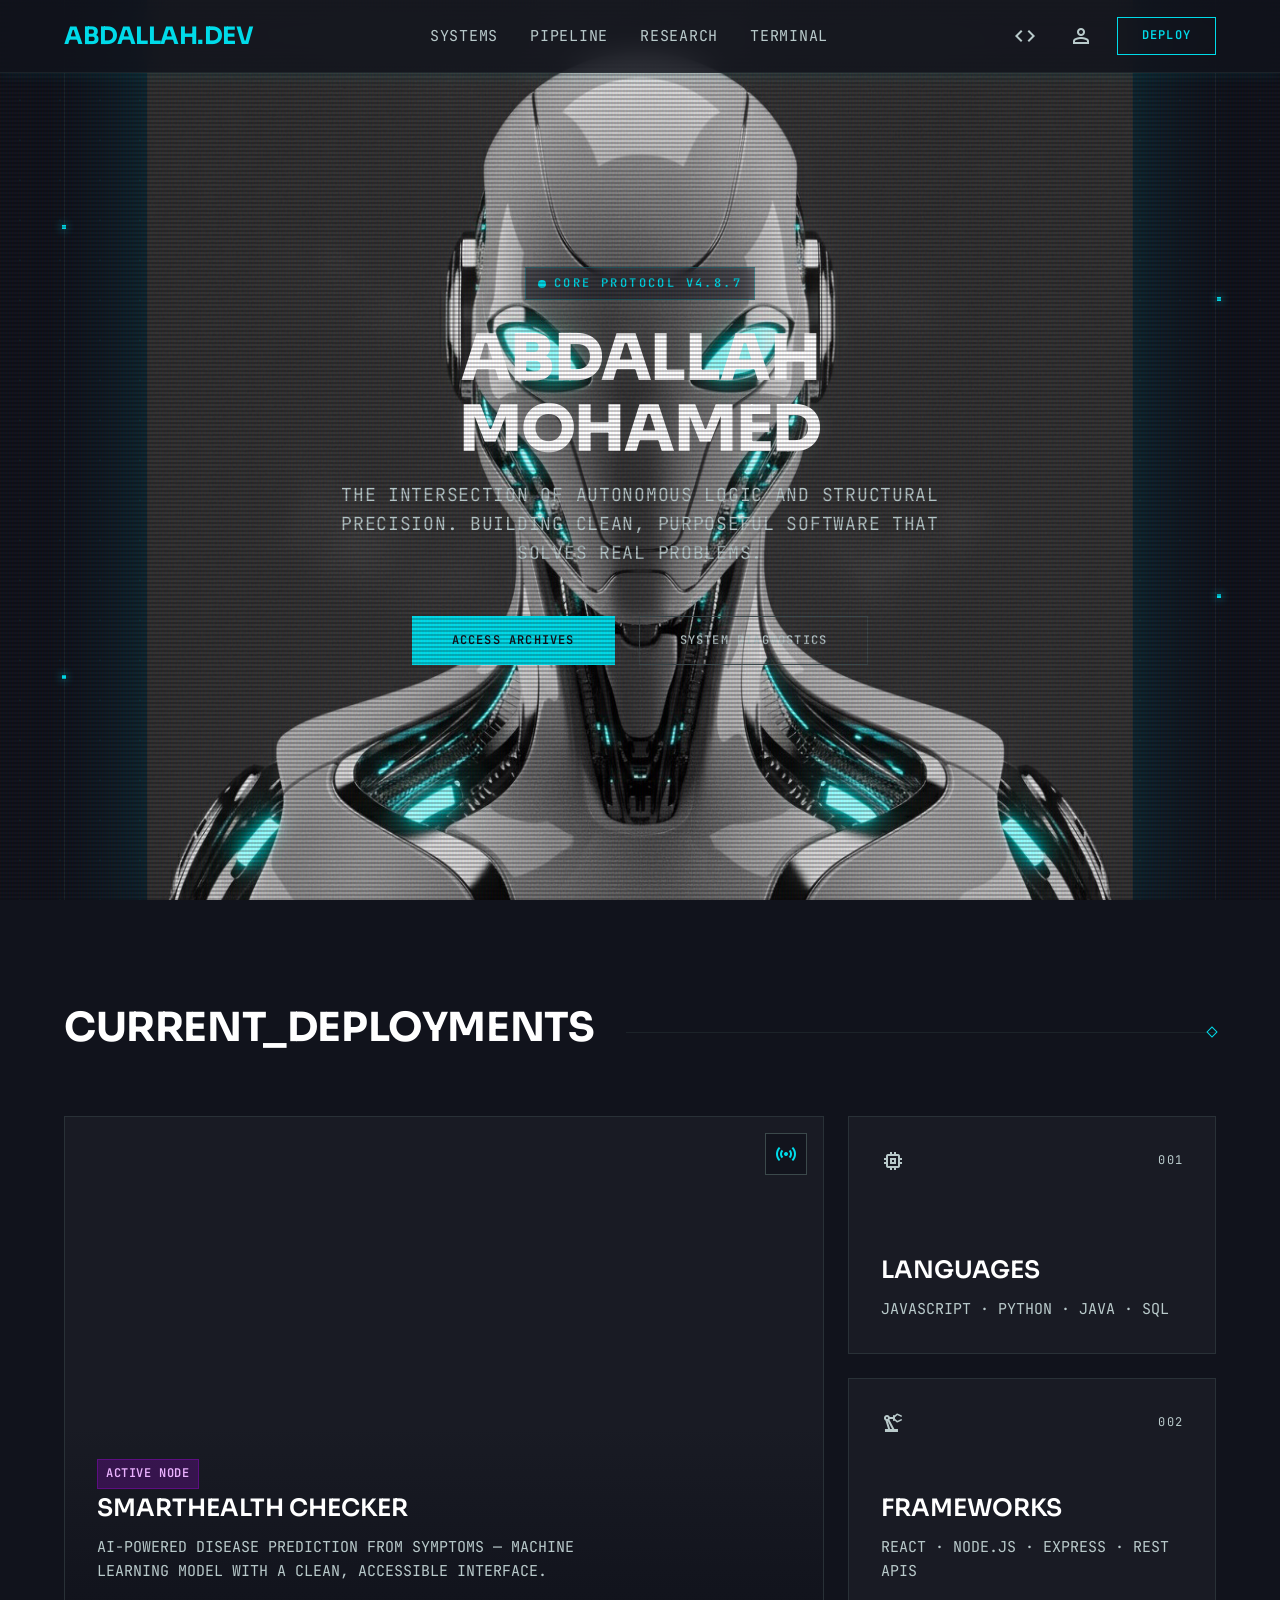
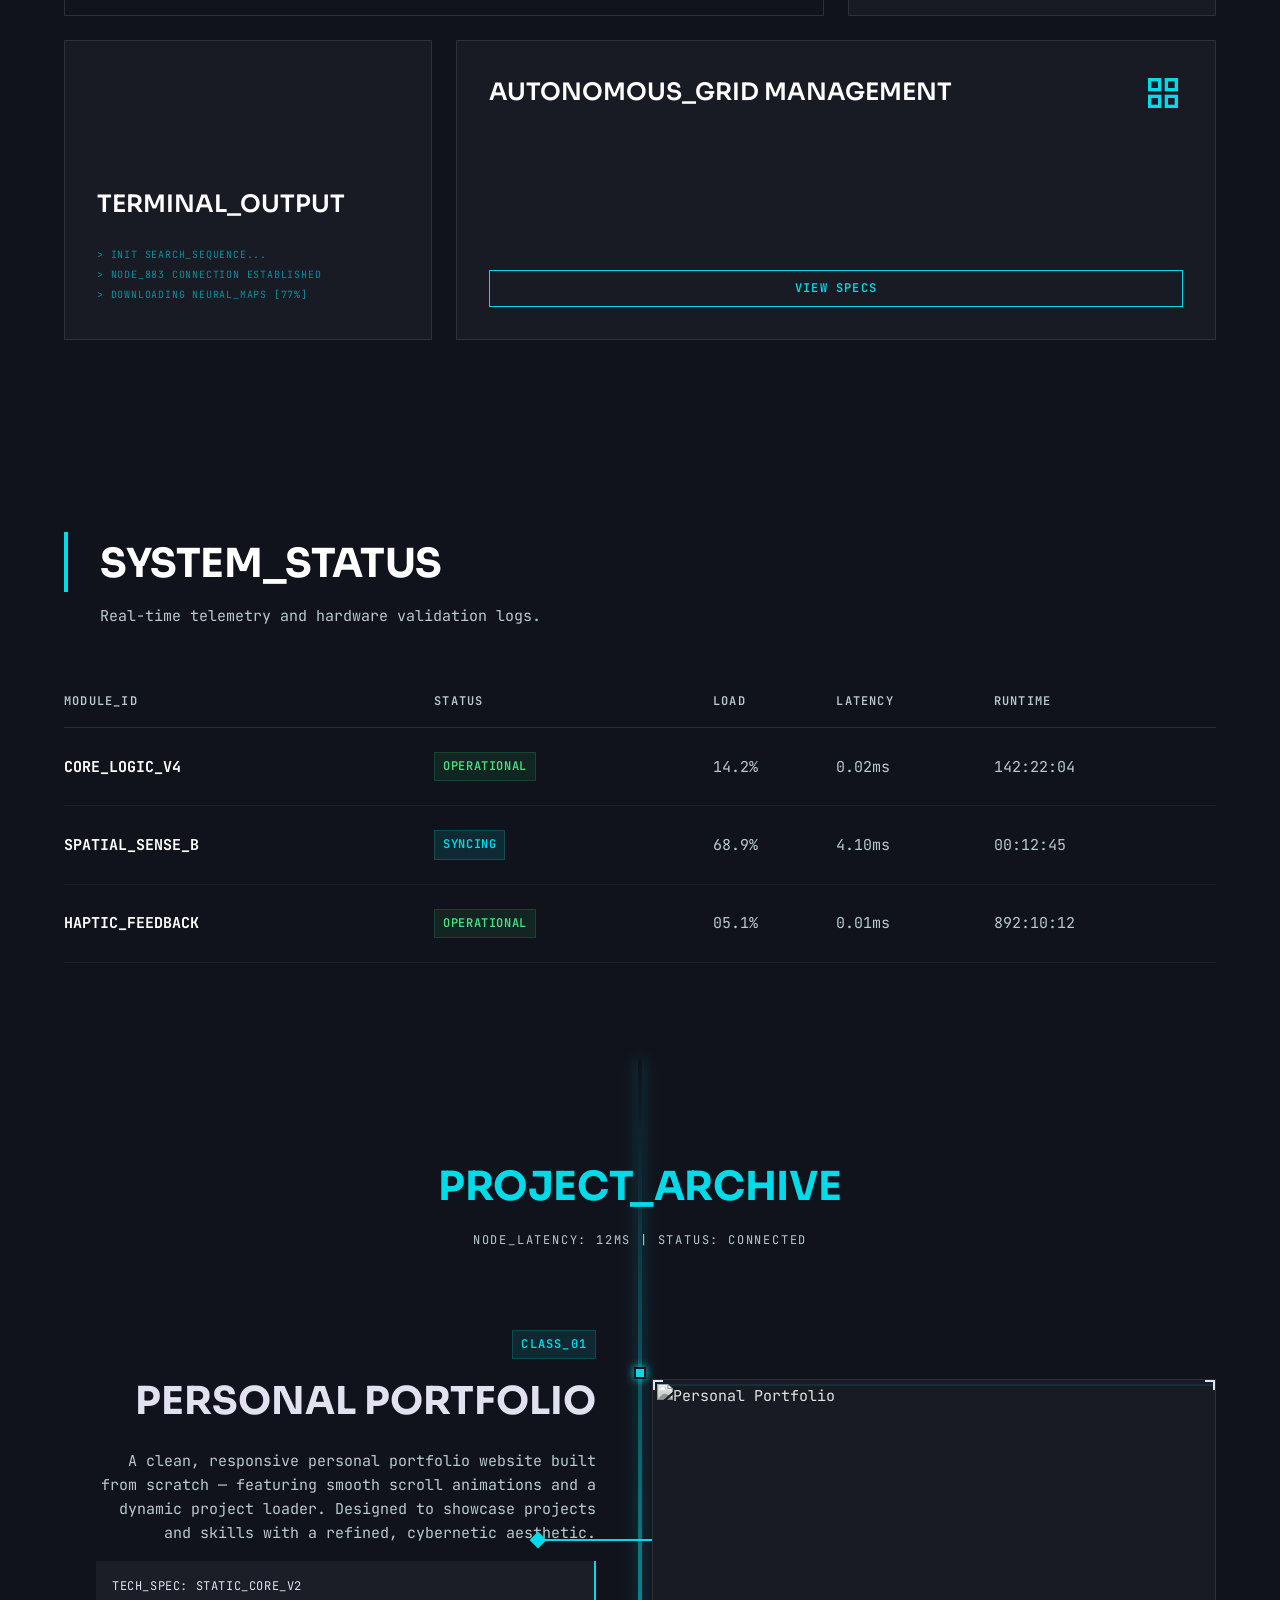
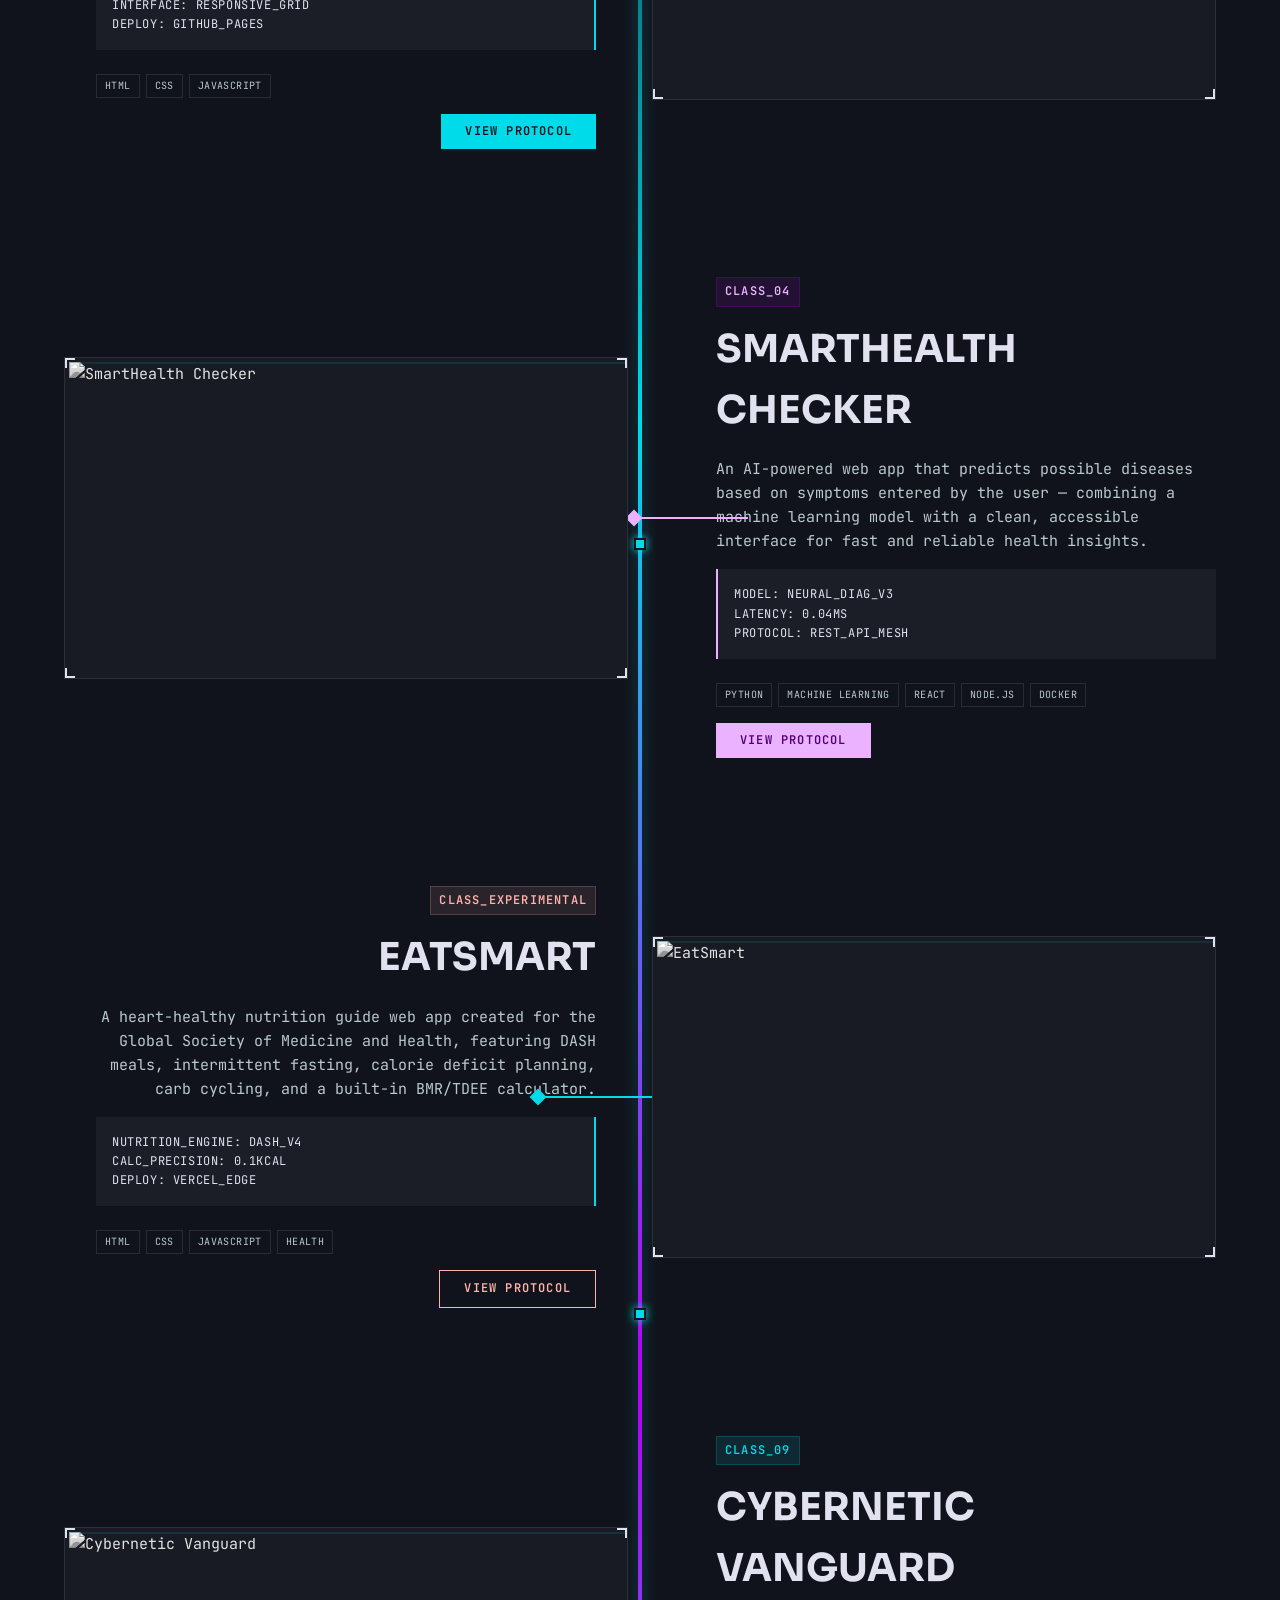
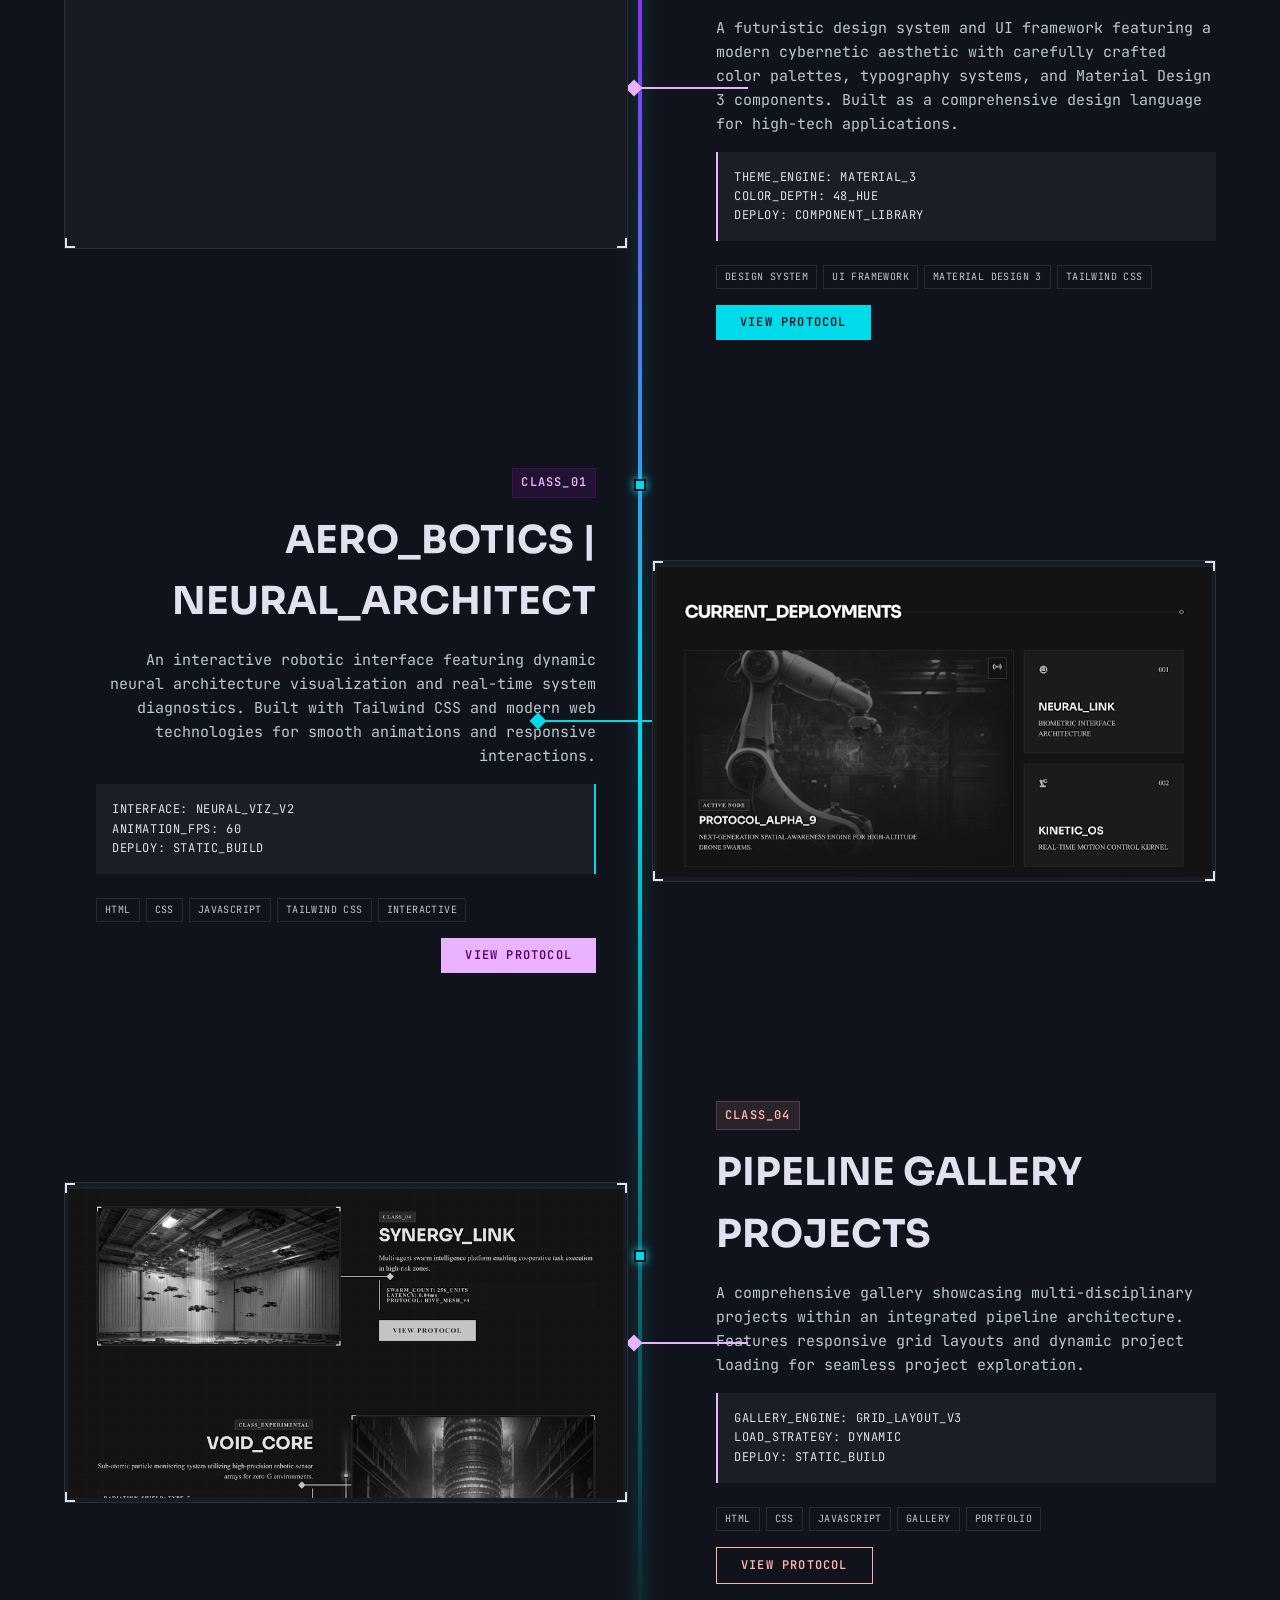
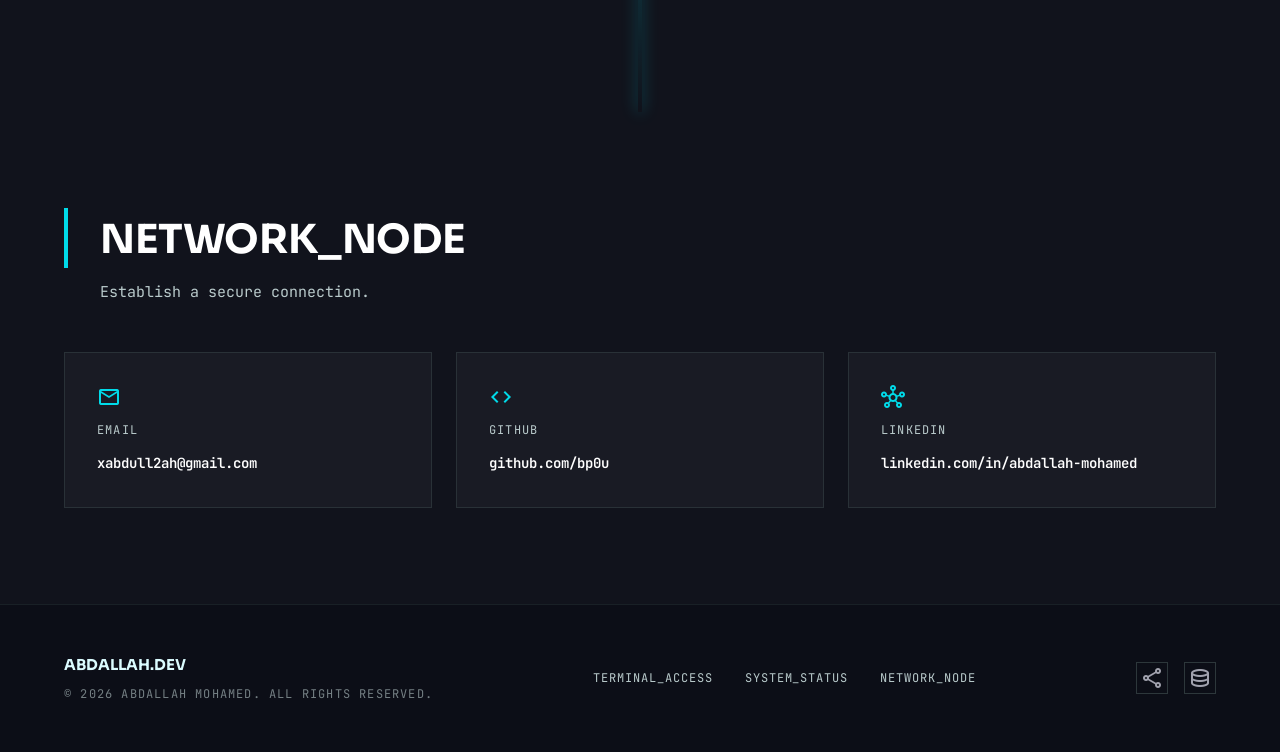
==== commit eff95548: "Update portfolio: add new projects, replace nav icons with GitHub and LinkedIn links" ====
--- a/index.html
+++ b/index.html
@@ -1,209 +1,260 @@
 <!DOCTYPE html>
-<html lang="en" data-theme="light">
+<html lang="en">
 <head>
   <meta charset="UTF-8" />
   <meta name="viewport" content="width=device-width, initial-scale=1.0"/>
   <title>Abdallah Mohamed — Software Engineer</title>
   <link rel="preconnect" href="https://fonts.googleapis.com">
   <link rel="preconnect" href="https://fonts.gstatic.com" crossorigin>
-  <link href="https://fonts.googleapis.com/css2?family=Playfair+Display:ital,wght@0,400;0,700;1,400;1,700&family=Space+Mono:ital,wght@0,400;0,700;1,400&family=Outfit:wght@300;400;500;600&display=swap" rel="stylesheet">
+  <link href="https://fonts.googleapis.com/css2?family=Sora:wght@400;600;700;800&family=JetBrains+Mono:wght@400;600&display=swap" rel="stylesheet">
+  <link href="https://fonts.googleapis.com/css2?family=Material+Symbols+Outlined:wght,FILL@100..700,0..1&display=swap" rel="stylesheet">
   <link rel="stylesheet" href="style.css">
 </head>
 <body>
 
-  <!-- CURSOR -->
-  <div class="cursor" id="cursor"></div>
-  <div class="cursor-trail" id="cursorTrail"></div>
-
-  <!-- NAV -->
-  <nav id="nav">
-    <span class="nav-logo">abdallah.dev</span>
-    <div class="nav-right">
+  <div class="scanline-overlay" aria-hidden="true"></div>
+  <div class="grid-bg" aria-hidden="true"></div>
+
+  <header class="site-header" id="nav">
+    <nav class="nav-inner">
+      <a href="#hero" class="nav-logo">abdallah.dev</a>
       <ul class="nav-links">
-        <li><a href="#about" class="nav-link">About</a></li>
-        <li><a href="#skills" class="nav-link">Skills</a></li>
-        <li><a href="#projects" class="nav-link">Projects</a></li>
-        <li><a href="#contact" class="nav-link">Contact</a></li>
+        <li><a href="#deployments" class="nav-link">Systems</a></li>
+        <li><a href="#pipeline" class="nav-link">Pipeline</a></li>
+        <li><a href="#system-status" class="nav-link">Research</a></li>
+        <li><a href="#contact" class="nav-link">Terminal</a></li>
       </ul>
-      <div class="nav-social">
-        <a href="https://github.com/bp0u" target="_blank" rel="noopener" title="GitHub" aria-label="GitHub">
-          <svg width="18" height="18" viewBox="0 0 24 24" fill="currentColor"><path d="M12 2C6.477 2 2 6.477 2 12c0 4.418 2.865 8.166 6.839 9.489.5.092.682-.217.682-.482 0-.237-.009-.868-.013-1.703-2.782.604-3.369-1.342-3.369-1.342-.454-1.154-1.11-1.461-1.11-1.461-.908-.62.069-.608.069-.608 1.003.07 1.531 1.03 1.531 1.03.892 1.529 2.341 1.087 2.91.831.092-.646.35-1.086.636-1.336-2.22-.253-4.555-1.11-4.555-4.943 0-1.091.39-1.984 1.029-2.683-.103-.253-.446-1.27.098-2.647 0 0 .84-.269 2.75 1.025A9.578 9.578 0 0 1 12 6.836c.85.004 1.705.114 2.504.336 1.909-1.294 2.747-1.025 2.747-1.025.546 1.377.202 2.394.1 2.647.64.699 1.028 1.592 1.028 2.683 0 3.842-2.339 4.687-4.566 4.935.359.309.678.919.678 1.852 0 1.336-.012 2.415-.012 2.743 0 .267.18.578.688.48C19.138 20.163 22 16.418 22 12c0-5.523-4.477-10-10-10z"/></svg>
-        </a>
-        <a href="https://www.linkedin.com/in/abdallah-mohamed-2a81b02ba/" target="_blank" rel="noopener" title="LinkedIn" aria-label="LinkedIn">
-          <svg width="18" height="18" viewBox="0 0 24 24" fill="currentColor"><path d="M20.447 20.452h-3.554v-5.569c0-1.328-.027-3.037-1.852-3.037-1.853 0-2.136 1.445-2.136 2.939v5.667H9.351V9h3.414v1.561h.046c.477-.9 1.637-1.85 3.37-1.85 3.601 0 4.267 2.37 4.267 5.455v6.286zM5.337 7.433a2.062 2.062 0 0 1-2.063-2.065 2.064 2.064 0 1 1 2.063 2.065zm1.782 13.019H3.555V9h3.564v11.452zM22.225 0H1.771C.792 0 0 .774 0 1.729v20.542C0 23.227.792 24 1.771 24h20.451C23.2 24 24 23.227 24 22.271V1.729C24 .774 23.2 0 22.222 0h.003z"/></svg>
-        </a>
-      </div>
-      <button class="theme-toggle" id="themeToggle" aria-label="Toggle dark mode">
-        <span class="icon-sun">☀️</span>
-        <span class="icon-moon">🌙</span>
-      </button>
-    </div>
-  </nav>
-
-  <!-- HERO -->
-  <section id="hero">
-    <div class="hero-bg-grid"></div>
-    <div class="hero-blob blob-1"></div>
-    <div class="hero-blob blob-2"></div>
-    <div class="hero-content">
-      <div class="hero-left">
-        <p class="hero-eyebrow fade-up">Software Engineer</p>
-        <h1 class="hero-name fade-up" style="--delay:0.1s">
-          Abdallah<br><em>Mohamed</em>
-        </h1>
-        <p class="hero-role fade-up" style="--delay:0.2s">
-          Senior software engineering student — building clean,<br>purposeful software that solves real problems.
+      <div class="nav-actions">
+        <a href="https://github.com/bp0u" class="nav-icon" aria-label="GitHub" target="_blank" rel="noopener noreferrer">
+          <span class="material-symbols-outlined">code</span>
+        </a>
+        <a href="https://linkedin.com/in/abdallah-mohamed" class="nav-icon" aria-label="LinkedIn" target="_blank" rel="noopener noreferrer">
+          <span class="material-symbols-outlined">person</span>
+        </a>
+        <a href="mailto:xabdull2ah@gmail.com" class="btn btn-outline btn-sm">Deploy</a>
+      </div>
+    </nav>
+  </header>
+
+  <main>
+    <!-- HERO -->
+    <section id="hero" class="hero">
+      <div class="parallax-container" aria-hidden="true">
+        <div class="parallax-target">
+          <img
+            class="robot-hero"
+            src="assets/robot-hero.png"
+            alt="Futuristic humanoid robot bust with glowing cyan eyes"
+            width="896"
+            height="896"
+          />
+        </div>
+      </div>
+
+      <div class="hero-pipeline hero-pipeline-left" aria-hidden="true">
+        <div class="pipeline-node" style="top: 25%"></div>
+        <div class="pipeline-node" style="top: 75%"></div>
+      </div>
+      <div class="hero-pipeline hero-pipeline-right" aria-hidden="true">
+        <div class="pipeline-node" style="top: 33%"></div>
+        <div class="pipeline-node" style="top: 66%"></div>
+      </div>
+
+      <div class="hero-content">
+        <div class="status-badge fade-up">
+          <span class="status-dot"></span>
+          <span>Core Protocol v4.8.7</span>
+        </div>
+        <h1 class="hero-title fade-up" style="--delay:0.1s">Abdallah<br>Mohamed</h1>
+        <p class="hero-subtitle fade-up" style="--delay:0.2s">
+          The intersection of autonomous logic and structural precision. Building clean, purposeful software that solves real problems.
         </p>
         <div class="hero-actions fade-up" style="--delay:0.3s">
-          <a href="#contact" class="btn btn-solid">Get in touch</a>
-          <a href="#projects" class="btn btn-outline">View my work</a>
-          <a href="https://github.com/bp0u" target="_blank" rel="noopener" class="btn btn-outline btn-icon">
-            <svg width="15" height="15" viewBox="0 0 24 24" fill="currentColor"><path d="M12 2C6.477 2 2 6.477 2 12c0 4.418 2.865 8.166 6.839 9.489.5.092.682-.217.682-.482 0-.237-.009-.868-.013-1.703-2.782.604-3.369-1.342-3.369-1.342-.454-1.154-1.11-1.461-1.11-1.461-.908-.62.069-.608.069-.608 1.003.07 1.531 1.03 1.531 1.03.892 1.529 2.341 1.087 2.91.831.092-.646.35-1.086.636-1.336-2.22-.253-4.555-1.11-4.555-4.943 0-1.091.39-1.984 1.029-2.683-.103-.253-.446-1.27.098-2.647 0 0 .84-.269 2.75 1.025A9.578 9.578 0 0 1 12 6.836c.85.004 1.705.114 2.504.336 1.909-1.294 2.747-1.025 2.747-1.025.546 1.377.202 2.394.1 2.647.64.699 1.028 1.592 1.028 2.683 0 3.842-2.339 4.687-4.566 4.935.359.309.678.919.678 1.852 0 1.336-.012 2.415-.012 2.743 0 .267.18.578.688.48C19.138 20.163 22 16.418 22 12c0-5.523-4.477-10-10-10z"/></svg>
-            GitHub
-          </a>
-        </div>
-      </div>
-      <div class="hero-right fade-up" style="--delay:0.25s">
-        <div class="hero-card">
-          <div class="card-glow"></div>
-          <div class="avatar">AM</div>
-          <p class="card-name">Abdallah Mohamed</p>
-          <p class="card-sub">Senior SE Student</p>
-          <div class="card-stats">
-            <div class="card-stat">
-              <span class="stat-label">Status</span>
-              <span class="stat-value status-open">Open to work</span>
-            </div>
-            <div class="card-stat">
-              <span class="stat-label">Email</span>
-              <span class="stat-value">xabdull2ah@gmail</span>
-            </div>
-            <div class="card-stat">
-              <span class="stat-label">GitHub</span>
-              <span class="stat-value">bp0u</span>
-            </div>
+          <a href="#pipeline" class="btn btn-primary">Access Archives</a>
+          <a href="#system-status" class="btn btn-secondary">System Diagnostics</a>
+        </div>
+      </div>
+    </section>
+
+    <!-- CURRENT DEPLOYMENTS -->
+    <section id="deployments" class="section">
+      <div class="section-heading fade-up">
+        <h2 class="section-title">Current_Deployments</h2>
+        <div class="section-divider">
+          <span class="section-divider-node"></span>
+        </div>
+      </div>
+
+      <div class="deployments-grid fade-up">
+        <article class="deployment-card deployment-card--feature">
+          <div class="deployment-card-bg" style="background-image: url('https://lh3.googleusercontent.com/aida-public/[base64]')"></div>
+          <div class="deployment-card-body">
+            <span class="status-chip status-chip--purple">Active Node</span>
+            <h3 class="deployment-card-title">SmartHealth Checker</h3>
+            <p class="deployment-card-desc">AI-powered disease prediction from symptoms — machine learning model with a clean, accessible interface.</p>
           </div>
-        </div>
-      </div>
-    </div>
-    <a href="#about" class="scroll-hint" aria-label="Scroll down">
-      <span>scroll</span>
-      <svg width="16" height="16" viewBox="0 0 24 24" fill="none" stroke="currentColor" stroke-width="2"><path d="M12 5v14M5 12l7 7 7-7"/></svg>
-    </a>
-  </section>
-
-  <!-- ABOUT -->
-  <section id="about">
-    <div class="section-header fade-up">
-      <span class="section-num">01</span>
-      <h2 class="section-title">About</h2>
-      <div class="section-divider"></div>
-    </div>
-    <div class="about-grid">
-      <div class="about-text fade-up">
-        <p class="about-lead">I'm a senior software engineering student with a passion for building clean, scalable, and user-friendly software.</p>
-        <p>I enjoy tackling complex problems and turning them into elegant solutions. Whether it's a backend system or a polished frontend — I care deeply about the craft.</p>
-        <p>Currently seeking opportunities to grow, contribute, and work alongside talented teams.</p>
-      </div>
-      <div class="about-facts fade-up" style="--delay:0.15s">
-        <div class="fact-row"><span class="fact-label">Name</span><span class="fact-value">Abdallah Mohamed</span></div>
-        <div class="fact-row"><span class="fact-label">Role</span><span class="fact-value">Software Engineering Student</span></div>
-        <div class="fact-row"><span class="fact-label">Email</span><span class="fact-value"><a href="mailto:xabdull2ah@gmail.com">xabdull2ah@gmail.com</a></span></div>
-        <div class="fact-row"><span class="fact-label">GitHub</span><span class="fact-value"><a href="https://github.com/bp0u" target="_blank" rel="noopener">github.com/bp0u</a></span></div>
-        <div class="fact-row"><span class="fact-label">LinkedIn</span><span class="fact-value"><a href="https://www.linkedin.com/in/abdallah-mohamed-2a81b02ba/" target="_blank" rel="noopener">linkedin.com/in/abdallah-mohamed</a></span></div>
-        <div class="fact-row"><span class="fact-label">Availability</span><span class="fact-value available">Open to opportunities</span></div>
-      </div>
-    </div>
-  </section>
-
-  <!-- SKILLS -->
-  <section id="skills">
-    <div class="section-header fade-up">
-      <span class="section-num">02</span>
-      <h2 class="section-title">Skills</h2>
-      <div class="section-divider"></div>
-    </div>
-    <div class="skills-categories">
-      <div class="skill-group fade-up">
-        <p class="skill-group-title">Languages</p>
-        <div class="skill-list">
-          <div class="skill-item" data-level="90"><span class="skill-name">JavaScript</span><div class="skill-bar"><div class="skill-fill" style="--pct:90%"></div></div></div>
-          <div class="skill-item" data-level="80"><span class="skill-name">Python</span><div class="skill-bar"><div class="skill-fill" style="--pct:80%"></div></div></div>
-          <div class="skill-item" data-level="75"><span class="skill-name">Java</span><div class="skill-bar"><div class="skill-fill" style="--pct:75%"></div></div></div>
-          <div class="skill-item" data-level="70"><span class="skill-name">SQL</span><div class="skill-bar"><div class="skill-fill" style="--pct:70%"></div></div></div>
-        </div>
-      </div>
-      <div class="skill-group fade-up" style="--delay:0.1s">
-        <p class="skill-group-title">Frameworks</p>
-        <div class="skill-list">
-          <div class="skill-item"><span class="skill-name">React</span><div class="skill-bar"><div class="skill-fill" style="--pct:85%"></div></div></div>
-          <div class="skill-item"><span class="skill-name">Node.js</span><div class="skill-bar"><div class="skill-fill" style="--pct:80%"></div></div></div>
-          <div class="skill-item"><span class="skill-name">Express</span><div class="skill-bar"><div class="skill-fill" style="--pct:78%"></div></div></div>
-          <div class="skill-item"><span class="skill-name">REST APIs</span><div class="skill-bar"><div class="skill-fill" style="--pct:82%"></div></div></div>
-        </div>
-      </div>
-      <div class="skill-group fade-up" style="--delay:0.2s">
-        <p class="skill-group-title">Tools</p>
-        <div class="skill-list">
-          <div class="skill-item"><span class="skill-name">Git & GitHub</span><div class="skill-bar"><div class="skill-fill" style="--pct:88%"></div></div></div>
-          <div class="skill-item"><span class="skill-name">Linux</span><div class="skill-bar"><div class="skill-fill" style="--pct:72%"></div></div></div>
-          <div class="skill-item"><span class="skill-name">Data Structures</span><div class="skill-bar"><div class="skill-fill" style="--pct:85%"></div></div></div>
-          <div class="skill-item"><span class="skill-name">Algorithms</span><div class="skill-bar"><div class="skill-fill" style="--pct:80%"></div></div></div>
-        </div>
-      </div>
-    </div>
-  </section>
-
-  <!-- PROJECTS -->
-  <section id="projects">
-    <div class="section-header fade-up">
-      <span class="section-num">03</span>
-      <h2 class="section-title">Projects</h2>
-      <div class="section-divider"></div>
-    </div>
-    <div class="projects-grid" id="projectsGrid">
-      <!-- Loaded dynamically from projects.json -->
-    </div>
-  </section>
-
-  <!-- CONTACT -->
-  <section id="contact">
-    <div class="section-header fade-up">
-      <span class="section-num">04</span>
-      <h2 class="section-title">Contact</h2>
-      <div class="section-divider"></div>
-    </div>
-    <div class="contact-grid">
-      <div class="fade-up">
-        <p class="contact-tagline">Let's build something great together.</p>
-        <div class="contact-cta">
-          <a href="mailto:xabdull2ah@gmail.com" class="btn btn-light">Send email</a>
-          <a href="https://www.linkedin.com/in/abdallah-mohamed-2a81b02ba/" target="_blank" rel="noopener" class="btn btn-ghost">LinkedIn</a>
-        </div>
-      </div>
-      <div class="contact-links fade-up" style="--delay:0.15s">
-        <div class="contact-row">
+          <span class="material-symbols-outlined deployment-card-icon">sensors</span>
+        </article>
+
+        <div class="deployment-stack">
+          <article class="deployment-card deployment-card--small">
+            <div class="deployment-card-head">
+              <span class="material-symbols-outlined">memory</span>
+              <span class="deployment-index">001</span>
+            </div>
+            <div>
+              <h3 class="deployment-card-title">Languages</h3>
+              <p class="deployment-card-desc">JavaScript · Python · Java · SQL</p>
+            </div>
+          </article>
+          <article class="deployment-card deployment-card--small">
+            <div class="deployment-card-head">
+              <span class="material-symbols-outlined">precision_manufacturing</span>
+              <span class="deployment-index">002</span>
+            </div>
+            <div>
+              <h3 class="deployment-card-title">Frameworks</h3>
+              <p class="deployment-card-desc">React · Node.js · Express · REST APIs</p>
+            </div>
+          </article>
+        </div>
+
+        <article class="deployment-card deployment-card--terminal">
+          <h3 class="deployment-card-title">Terminal_Output</h3>
+          <div class="terminal-lines">
+            <p>&gt; init search_sequence...</p>
+            <p>&gt; node_883 connection established</p>
+            <p>&gt; downloading neural_maps [77%]</p>
+          </div>
+        </article>
+
+        <article class="deployment-card deployment-card--wide">
+          <div class="deployment-card-bg deployment-card-bg--dim" style="background-image: url('https://lh3.googleusercontent.com/aida-public/[base64]')"></div>
+          <div class="deployment-card-wide-inner">
+            <div class="deployment-wide-top">
+              <h3 class="deployment-card-title">Autonomous_Grid Management</h3>
+              <span class="material-symbols-outlined deployment-wide-icon">grid_view</span>
+            </div>
+            <a href="#pipeline" class="btn btn-outline btn-sm">View Specs</a>
+          </div>
+        </article>
+      </div>
+    </section>
+
+    <!-- SYSTEM STATUS -->
+    <section id="system-status" class="section">
+      <div class="section-heading section-heading--accent fade-up">
+        <div class="section-heading-accent"></div>
+        <div>
+          <h2 class="section-title">System_Status</h2>
+          <p class="section-desc">Real-time telemetry and hardware validation logs.</p>
+        </div>
+      </div>
+
+      <div class="status-table-wrap fade-up">
+        <table class="status-table">
+          <thead>
+            <tr>
+              <th>Module_ID</th>
+              <th>Status</th>
+              <th>Load</th>
+              <th>Latency</th>
+              <th>Runtime</th>
+            </tr>
+          </thead>
+          <tbody>
+            <tr>
+              <td>CORE_LOGIC_V4</td>
+              <td><span class="status-chip status-chip--active">Operational</span></td>
+              <td>14.2%</td>
+              <td>0.02ms</td>
+              <td>142:22:04</td>
+            </tr>
+            <tr>
+              <td>SPATIAL_SENSE_B</td>
+              <td><span class="status-chip status-chip--syncing">Syncing</span></td>
+              <td>68.9%</td>
+              <td>4.10ms</td>
+              <td>00:12:45</td>
+            </tr>
+            <tr>
+              <td>HAPTIC_FEEDBACK</td>
+              <td><span class="status-chip status-chip--active">Operational</span></td>
+              <td>05.1%</td>
+              <td>0.01ms</td>
+              <td>892:10:12</td>
+            </tr>
+          </tbody>
+        </table>
+      </div>
+    </section>
+
+    <!-- PIPELINE / PROJECTS -->
+    <section id="pipeline" class="section section-pipeline">
+      <div class="pipeline-conduit" aria-hidden="true">
+        <div class="pipeline-node" style="top: 8%"></div>
+        <div class="pipeline-node" style="top: 28%"></div>
+        <div class="pipeline-node" style="top: 48%"></div>
+        <div class="pipeline-node" style="top: 68%"></div>
+        <div class="pipeline-node" style="top: 88%"></div>
+      </div>
+
+      <div class="pipeline-header fade-up">
+        <h2 class="section-title section-title--cyan">Project_Archive</h2>
+        <p class="pipeline-meta">NODE_LATENCY: 12ms | STATUS: CONNECTED</p>
+      </div>
+
+      <div class="project-feed" id="projectFeed"></div>
+    </section>
+
+    <!-- CONTACT -->
+    <section id="contact" class="section">
+      <div class="section-heading section-heading--accent fade-up">
+        <div class="section-heading-accent"></div>
+        <div>
+          <h2 class="section-title">Network_Node</h2>
+          <p class="section-desc">Establish a secure connection.</p>
+        </div>
+      </div>
+      <div class="contact-grid fade-up">
+        <a href="mailto:xabdull2ah@gmail.com" class="contact-card">
+          <span class="material-symbols-outlined">mail</span>
           <span class="contact-label">Email</span>
-          <a href="mailto:xabdull2ah@gmail.com" class="contact-value">xabdull2ah@gmail.com</a>
-        </div>
-        <div class="contact-row">
+          <span class="contact-value">xabdull2ah@gmail.com</span>
+        </a>
+        <a href="https://github.com/bp0u" target="_blank" rel="noopener" class="contact-card">
+          <span class="material-symbols-outlined">code</span>
           <span class="contact-label">GitHub</span>
-          <a href="https://github.com/bp0u" target="_blank" rel="noopener" class="contact-value">github.com/bp0u</a>
-        </div>
-        <div class="contact-row">
+          <span class="contact-value">github.com/bp0u</span>
+        </a>
+        <a href="https://www.linkedin.com/in/abdallah-mohamed-2a81b02ba/" target="_blank" rel="noopener" class="contact-card">
+          <span class="material-symbols-outlined">hub</span>
           <span class="contact-label">LinkedIn</span>
-          <a href="https://www.linkedin.com/in/abdallah-mohamed-2a81b02ba/" target="_blank" rel="noopener" class="contact-value">linkedin.com/in/abdallah-mohamed</a>
-        </div>
-      </div>
-    </div>
-  </section>
-
-  <!-- FOOTER -->
-  <footer>
-    <span>© 2026 Abdallah Mohamed</span>
-    <div class="footer-links">
-      <a href="https://github.com/bp0u" target="_blank" rel="noopener">GitHub</a>
-      <a href="https://www.linkedin.com/in/abdallah-mohamed-2a81b02ba/" target="_blank" rel="noopener">LinkedIn</a>
+          <span class="contact-value">linkedin.com/in/abdallah-mohamed</span>
+        </a>
+      </div>
+    </section>
+  </main>
+
+  <footer class="site-footer">
+    <div class="footer-inner">
+      <div class="footer-brand">
+        <span class="footer-logo">abdallah.dev</span>
+        <p>© 2026 Abdallah Mohamed. All rights reserved.</p>
+      </div>
+      <div class="footer-links">
+        <a href="#contact">Terminal_Access</a>
+        <a href="#system-status">System_Status</a>
+        <a href="#contact">Network_Node</a>
+      </div>
+      <div class="footer-icons">
+        <a href="https://github.com/bp0u" target="_blank" rel="noopener" aria-label="GitHub">
+          <span class="material-symbols-outlined">share</span>
+        </a>
+        <a href="mailto:xabdull2ah@gmail.com" aria-label="Email">
+          <span class="material-symbols-outlined">database</span>
+        </a>
+      </div>
     </div>
   </footer>
 
--- a/style.css
+++ b/style.css
@@ -1,7 +1,6 @@
-<<<<<<< HEAD
 /* ════════════════════════════════════════
-   ABDALLAH MOHAMED — PORTFOLIO
-   style.css
+   ABDALLAH MOHAMED — CYBERNETIC PORTFOLIO
+   style.css (Cybernetic Vanguard)
    ════════════════════════════════════════ */
 
 *, *::before, *::after {
@@ -10,128 +9,114 @@
   padding: 0;
 }
 
-/* ── THEME VARIABLES ── */
-:root, [data-theme="light"] {
-  --bg:          #f6f3ed;
-  --surface:     #edeae2;
-  --ink:         #18160f;
-  --ink-2:       #5c5850;
-  --ink-3:       #9e9890;
-  --accent:      #c84b2f;
-  --accent-2:    #e8843c;
-  --accent-light:#f5ebe5;
-  --border:      rgba(26,24,20,0.12);
-  --nav-bg:      rgba(246,243,237,0.88);
-  --card-bg:     #ffffff;
-  --shadow:      0 4px 32px rgba(200,75,47,0.08);
-  --shadow-lg:   0 16px 64px rgba(200,75,47,0.14);
-
-  --font-display: 'Playfair Display', Georgia, serif;
-  --font-body:    'Outfit', sans-serif;
-  --font-mono:    'Space Mono', monospace;
-}
-
-[data-theme="dark"] {
-  --bg:          #111009;
-  --surface:     #1c1a12;
-  --ink:         #f2ede4;
-  --ink-2:       #a8a299;
-  --ink-3:       #6b6560;
-  --accent:      #e05c3a;
-  --accent-2:    #f09050;
-  --accent-light:#2a1a12;
-  --border:      rgba(242,237,228,0.1);
-  --nav-bg:      rgba(17,16,9,0.9);
-  --card-bg:     #1c1a12;
-  --shadow:      0 4px 32px rgba(224,92,58,0.1);
-  --shadow-lg:   0 16px 64px rgba(224,92,58,0.18);
-}
-
-/* ── BASE ── */
+:root {
+  --surface: #11131c;
+  --surface-dim: #11131c;
+  --surface-container-lowest: #0c0e17;
+  --surface-container-low: #191b24;
+  --surface-container: #1d1f29;
+  --surface-container-high: #282933;
+  --on-surface: #e1e1ef;
+  --on-surface-variant: #b9cacb;
+  --outline: #849495;
+  --outline-variant: #3b494b;
+  --primary: #dbfcff;
+  --primary-fixed-dim: #00dbe9;
+  --primary-container: #00f0ff;
+  --on-primary-fixed: #002022;
+  --secondary: #ebb2ff;
+  --secondary-container: #b600f8;
+  --on-secondary: #520072;
+  --error: #ffb4ab;
+  --background: #11131c;
+  --margin-desktop: 64px;
+  --margin-mobile: 20px;
+  --gutter: 24px;
+  --container-max: 1440px;
+  --font-display: 'Sora', sans-serif;
+  --font-mono: 'JetBrains Mono', monospace;
+}
+
 html {
   scroll-behavior: smooth;
-  cursor: none;
 }
 
 body {
-  background: var(--bg);
-  color: var(--ink);
-  font-family: var(--font-body);
-  font-size: 16px;
-  line-height: 1.7;
+  background: var(--background);
+  color: var(--on-surface);
+  font-family: var(--font-mono);
+  font-size: 15px;
+  line-height: 1.6;
   -webkit-font-smoothing: antialiased;
-  transition: background 0.35s, color 0.35s;
   overflow-x: hidden;
 }
 
-a { color: inherit; }
-
-/* ── CUSTOM CURSOR ── */
-.cursor,
-.cursor-trail {
+a {
+  color: inherit;
+  text-decoration: none;
+}
+
+.material-symbols-outlined {
+  font-variation-settings: 'FILL' 0, 'wght' 400, 'GRAD' 0, 'opsz' 24;
+}
+
+/* ── BACKGROUND EFFECTS ── */
+.scanline-overlay {
   position: fixed;
-  top: 0; left: 0;
+  inset: 0;
+  z-index: 50;
   pointer-events: none;
-  z-index: 9999;
-  border-radius: 50%;
-  transform: translate(-50%, -50%);
-  transition: opacity 0.3s;
-}
-
-.cursor {
-  width: 10px;
-  height: 10px;
-  background: var(--accent);
-  mix-blend-mode: normal;
-}
-
-.cursor-trail {
-  width: 32px;
-  height: 32px;
-  border: 1.5px solid var(--accent);
-  opacity: 0.5;
-  transition: width 0.2s, height 0.2s, opacity 0.3s;
-}
-
-body:has(a:hover) .cursor-trail,
-body:has(button:hover) .cursor-trail {
-  width: 48px;
-  height: 48px;
-  opacity: 0.3;
+  background:
+    linear-gradient(rgba(18, 16, 16, 0) 50%, rgba(0, 0, 0, 0.25) 50%),
+    linear-gradient(90deg, rgba(255, 0, 0, 0.06), rgba(0, 255, 0, 0.02), rgba(0, 0, 255, 0.06));
+  background-size: 100% 4px, 3px 100%;
+}
+
+.grid-bg {
+  position: fixed;
+  inset: 0;
+  z-index: 0;
+  pointer-events: none;
+  background-image: radial-gradient(circle, rgba(0, 219, 233, 0.05) 1px, transparent 1px);
+  background-size: 40px 40px;
 }
 
 /* ── NAVIGATION ── */
-nav {
+.site-header {
   position: fixed;
-  top: 0; left: 0; right: 0;
-  z-index: 200;
+  top: 0;
+  left: 0;
+  right: 0;
+  z-index: 100;
+  border-bottom: 1px solid rgba(59, 73, 75, 0.3);
+  background: rgba(17, 19, 28, 0.8);
+  backdrop-filter: blur(12px);
+  -webkit-backdrop-filter: blur(12px);
+  box-shadow: 0 0 15px rgba(0, 219, 233, 0.1);
+  transition: padding 0.3s;
+}
+
+.site-header.scrolled {
+  background: rgba(12, 14, 23, 0.95);
+}
+
+.nav-inner {
   display: flex;
   justify-content: space-between;
   align-items: center;
-  padding: 1.25rem 3rem;
-  background: var(--nav-bg);
-  backdrop-filter: blur(14px);
-  -webkit-backdrop-filter: blur(14px);
-  border-bottom: 1px solid var(--border);
-  transition: background 0.35s, border-color 0.35s, padding 0.3s;
-}
-
-nav.scrolled {
-  padding: 0.875rem 3rem;
+  max-width: var(--container-max);
+  margin: 0 auto;
+  padding: 1rem var(--margin-desktop);
+  gap: 1.5rem;
 }
 
 .nav-logo {
-  font-family: var(--font-mono);
-  font-size: 13px;
-  color: var(--ink-2);
-  letter-spacing: 0.03em;
-  text-decoration: none;
-}
-
-.nav-right {
-  display: flex;
-  align-items: center;
-  gap: 2rem;
+  font-family: var(--font-display);
+  font-size: 24px;
+  font-weight: 700;
+  letter-spacing: -0.02em;
+  color: var(--primary-fixed-dim);
+  text-transform: uppercase;
 }
 
 .nav-links {
@@ -140,538 +125,658 @@
   list-style: none;
 }
 
-.nav-links a {
-  font-size: 13px;
-  font-weight: 400;
-  color: var(--ink-2);
-  text-decoration: none;
-  letter-spacing: 0.02em;
+.nav-link {
+  font-size: 15px;
+  color: var(--on-surface-variant);
+  text-transform: uppercase;
+  letter-spacing: 0.05em;
+  transition: color 0.2s;
   position: relative;
-  transition: color 0.2s;
-}
-
-.nav-links a::after {
+}
+
+.nav-link:hover,
+.nav-link.active {
+  color: var(--primary-fixed-dim);
+}
+
+.nav-link.active::after {
   content: '';
   position: absolute;
-  bottom: -2px; left: 0;
-  width: 0; height: 1px;
-  background: var(--accent);
-  transition: width 0.25s ease;
-}
-
-.nav-links a:hover { color: var(--ink); }
-.nav-links a:hover::after { width: 100%; }
-
-.nav-social {
-  display: flex;
+  left: 0;
+  right: 0;
+  bottom: -6px;
+  height: 2px;
+  background: var(--primary-fixed-dim);
+}
+
+.nav-actions {
+  display: flex;
+  align-items: center;
   gap: 1rem;
-  align-items: center;
-}
-
-.nav-social a {
-  color: var(--ink-3);
-  transition: color 0.2s, transform 0.2s;
-  display: flex;
-  align-items: center;
-}
-
-.nav-social a:hover {
-  color: var(--accent);
-  transform: translateY(-1px);
-}
-
-/* ── THEME TOGGLE ── */
-.theme-toggle {
+}
+
+.nav-icon {
+  color: var(--on-surface-variant);
+  transition: color 0.2s;
+  display: flex;
   background: none;
-  border: 1px solid var(--border);
-  border-radius: 20px;
-  padding: 5px 11px;
-  cursor: none;
-  font-size: 13px;
-  color: var(--ink-2);
-  transition: all 0.2s;
-  display: flex;
-  align-items: center;
-  gap: 5px;
-}
-
-.theme-toggle:hover {
-  border-color: var(--accent);
-  color: var(--ink);
-}
-
-.icon-sun { display: block; }
-.icon-moon { display: none; }
-[data-theme="dark"] .icon-sun { display: none; }
-[data-theme="dark"] .icon-moon { display: block; }
-
-/* ── HERO ── */
-#hero {
-  min-height: 100vh;
-  position: relative;
-  display: flex;
-  align-items: center;
-  padding: 0 3rem;
-  overflow: hidden;
-}
-
-.hero-bg-grid {
-  position: absolute;
-  inset: 0;
-  background-image:
-    linear-gradient(var(--border) 1px, transparent 1px),
-    linear-gradient(90deg, var(--border) 1px, transparent 1px);
-  background-size: 60px 60px;
-  opacity: 0.4;
-  pointer-events: none;
-}
-
-.hero-blob {
-  position: absolute;
-  border-radius: 50%;
-  filter: blur(80px);
-  pointer-events: none;
-  opacity: 0.18;
-  animation: blobFloat 8s ease-in-out infinite;
-}
-
-.blob-1 {
-  width: 500px; height: 500px;
-  background: radial-gradient(circle, var(--accent), transparent 70%);
-  top: -100px; right: 10%;
-  animation-delay: 0s;
-}
-
-.blob-2 {
-  width: 350px; height: 350px;
-  background: radial-gradient(circle, var(--accent-2), transparent 70%);
-  bottom: 10%; left: 5%;
-  animation-delay: -4s;
-}
-
-@keyframes blobFloat {
-  0%, 100% { transform: translate(0, 0) scale(1); }
-  33%       { transform: translate(20px, -30px) scale(1.05); }
-  66%       { transform: translate(-15px, 20px) scale(0.97); }
-}
-
-.hero-content {
-  position: relative;
-  z-index: 1;
-  display: grid;
-  grid-template-columns: 1fr 1fr;
-  align-items: center;
-  gap: 4rem;
-  width: 100%;
-  max-width: 1200px;
-  margin: 0 auto;
-  padding-top: 5rem;
-}
-
-.hero-left { max-width: 560px; }
-
-.hero-eyebrow {
-  font-family: var(--font-mono);
-  font-size: 11px;
-  color: var(--accent);
-  letter-spacing: 0.14em;
-  text-transform: uppercase;
-  margin-bottom: 1.5rem;
-  display: flex;
-  align-items: center;
-  gap: 12px;
-}
-
-.hero-eyebrow::before {
-  content: '';
-  display: block;
-  width: 36px; height: 1px;
-  background: var(--accent);
-}
-
-.hero-name {
-  font-family: var(--font-display);
-  font-size: clamp(52px, 7vw, 96px);
-  line-height: 1.0;
-  color: var(--ink);
-  margin-bottom: 1.5rem;
-  letter-spacing: -0.01em;
-}
-
-.hero-name em {
-  font-style: italic;
-  color: var(--accent);
-}
-
-.hero-role {
-  font-size: 17px;
-  color: var(--ink-2);
-  font-weight: 300;
-  line-height: 1.7;
-  margin-bottom: 2rem;
-}
-
-.hero-actions {
-  display: flex;
-  gap: 12px;
-  flex-wrap: wrap;
-  margin-top: 2.5rem;
+  border: none;
+  cursor: pointer;
+  padding: 0.5rem;
+  border-radius: 0.25rem;
+}
+
+.nav-icon:hover {
+  color: var(--primary-fixed-dim);
+  background: rgba(0, 219, 233, 0.1);
 }
 
 /* ── BUTTONS ── */
 .btn {
   display: inline-flex;
   align-items: center;
+  justify-content: center;
   gap: 8px;
-  padding: 11px 24px;
-  font-family: var(--font-body);
-  font-size: 14px;
-  font-weight: 500;
-  text-decoration: none;
-  border-radius: 2px;
-  transition: all 0.22s;
-  cursor: none;
+  padding: 14px 40px;
+  font-family: var(--font-mono);
+  font-size: 12px;
+  font-weight: 600;
+  letter-spacing: 0.1em;
+  text-transform: uppercase;
   border: none;
-  letter-spacing: 0.01em;
+  cursor: pointer;
+  transition: all 0.3s;
   position: relative;
   overflow: hidden;
 }
 
-.btn::before {
-  content: '';
+.btn-sm {
+  padding: 8px 24px;
+}
+
+.btn-primary {
+  background: var(--primary-fixed-dim);
+  color: var(--surface);
+}
+
+.btn-primary:hover {
+  box-shadow: 0 0 25px rgba(0, 219, 233, 0.5);
+}
+
+.btn-secondary {
+  background: transparent;
+  color: var(--on-surface-variant);
+  border: 1px solid var(--outline-variant);
+}
+
+.btn-secondary:hover {
+  border-color: var(--primary-fixed-dim);
+  color: var(--primary-fixed-dim);
+}
+
+.btn-outline {
+  background: transparent;
+  color: var(--primary-fixed-dim);
+  border: 1px solid var(--primary-fixed-dim);
+}
+
+.btn-outline:hover {
+  background: var(--primary-fixed-dim);
+  color: var(--surface);
+}
+
+.btn-purple {
+  background: var(--secondary);
+  color: var(--on-secondary);
+}
+
+.btn-purple:hover {
+  box-shadow: 0 0 20px rgba(182, 0, 248, 0.6);
+}
+
+.btn-error-outline {
+  background: transparent;
+  color: var(--error);
+  border: 1px solid var(--error);
+}
+
+.btn-error-outline:hover {
+  background: rgba(255, 180, 171, 0.1);
+}
+
+/* ── HERO ── */
+.hero {
+  position: relative;
+  z-index: 10;
+  min-height: 100vh;
+  display: flex;
+  flex-direction: column;
+  align-items: center;
+  justify-content: center;
+  padding: 6rem var(--margin-desktop) 4rem;
+  overflow: hidden;
+}
+
+.parallax-container {
   position: absolute;
   inset: 0;
-  background: rgba(255,255,255,0.1);
-  transform: translateX(-100%);
-  transition: transform 0.3s ease;
-}
-
-.btn:hover::before { transform: translateX(0); }
-
-.btn-solid {
-  background: var(--ink);
-  color: var(--bg);
-}
-
-.btn-solid:hover { background: var(--accent); }
-
-.btn-outline {
-  background: transparent;
-  color: var(--ink);
-  border: 1px solid var(--border);
-}
-
-.btn-outline:hover {
-  background: var(--surface);
-  border-color: var(--ink);
-}
-
-.btn-light {
-  background: var(--bg);
-  color: var(--ink);
-}
-
-.btn-light:hover {
-  background: var(--accent);
-  color: #fff;
-}
-
-.btn-ghost {
-  background: transparent;
-  color: var(--bg);
-  border: 1px solid rgba(255,255,255,0.2);
-}
-
-.btn-ghost:hover { border-color: var(--bg); }
-
-/* ── HERO CARD ── */
-.hero-right {
-  display: flex;
-  justify-content: flex-end;
-}
-
-.hero-card {
-  width: 300px;
-  background: var(--card-bg);
-  border: 1px solid var(--border);
-  border-radius: 6px;
-  padding: 2rem;
-  position: relative;
-  box-shadow: var(--shadow);
-  transition: box-shadow 0.3s, transform 0.3s;
-  overflow: hidden;
-}
-
-.hero-card:hover {
-  box-shadow: var(--shadow-lg);
-  transform: translateY(-4px);
-}
-
-.hero-card::before {
-  content: '';
-  position: absolute;
-  top: 0; left: 32px; right: 32px;
-  height: 2px;
-  background: linear-gradient(90deg, var(--accent), var(--accent-2));
-}
-
-.card-glow {
-  position: absolute;
-  top: -30%; left: -30%;
-  width: 160%; height: 160%;
-  background: radial-gradient(circle at 50% 0%, rgba(200,75,47,0.07), transparent 60%);
-  pointer-events: none;
-}
-
-.avatar {
-  width: 56px; height: 56px;
-  border-radius: 50%;
-  background: var(--accent-light);
-  border: 2px solid var(--accent);
   display: flex;
   align-items: center;
   justify-content: center;
+  pointer-events: none;
+  perspective: 1000px;
+}
+
+.parallax-target {
+  transition: transform 0.1s ease-out;
+  will-change: transform;
+}
+
+.robot-hero {
+  width: min(90vw, 896px);
+  height: auto;
+  object-fit: contain;
+  transform: scale(1.1);
+  opacity: 0.6;
+  filter: drop-shadow(0 0 50px rgba(0, 219, 233, 0.2));
+}
+
+@media (min-width: 768px) {
+  .robot-hero {
+    opacity: 1;
+  }
+}
+
+.hero-pipeline {
+  position: absolute;
+  top: 0;
+  bottom: 0;
+  width: 1px;
+  background: rgba(59, 73, 75, 0.3);
+  pointer-events: none;
+}
+
+.hero-pipeline-left { left: var(--margin-desktop); }
+.hero-pipeline-right { right: var(--margin-desktop); }
+
+.pipeline-node {
+  position: absolute;
+  width: 4px;
+  height: 4px;
+  background: var(--primary-fixed-dim);
+  box-shadow: 0 0 8px var(--primary-fixed-dim);
+  transform: translateX(-50%);
+}
+
+.hero-pipeline-right .pipeline-node {
+  transform: translateX(50%);
+}
+
+.hero-content {
+  position: relative;
+  z-index: 20;
+  text-align: center;
+  max-width: 800px;
+}
+
+.status-badge {
+  display: inline-flex;
+  align-items: center;
+  gap: 8px;
+  margin-bottom: 1.5rem;
+  padding: 6px 12px;
+  border: 1px solid rgba(0, 219, 233, 0.3);
+  background: rgba(17, 19, 28, 0.5);
+  backdrop-filter: blur(4px);
+  font-size: 12px;
+  font-weight: 600;
+  letter-spacing: 0.2em;
+  text-transform: uppercase;
+  color: var(--primary-fixed-dim);
+}
+
+.status-dot {
+  width: 8px;
+  height: 8px;
+  border-radius: 50%;
+  background: var(--primary-fixed-dim);
+  animation: flicker 2s infinite;
+}
+
+@keyframes flicker {
+  0%, 100% { opacity: 1; }
+  50% { opacity: 0.8; }
+  70% { opacity: 0.9; }
+}
+
+.hero-title {
   font-family: var(--font-display);
+  font-size: clamp(40px, 8vw, 64px);
+  font-weight: 800;
+  line-height: 1.1;
+  letter-spacing: -0.02em;
+  text-transform: uppercase;
+  color: #fff;
+  margin-bottom: 1rem;
+  text-shadow: 0 0 20px rgba(255, 255, 255, 0.1);
+}
+
+.hero-subtitle {
   font-size: 18px;
-  color: var(--accent);
-  margin-bottom: 1rem;
-  font-weight: 700;
-}
-
-.card-name {
-  font-weight: 600;
-  font-size: 15px;
-  margin-bottom: 2px;
-}
-
-.card-sub {
-  font-size: 12px;
-  color: var(--ink-3);
-  font-family: var(--font-mono);
-  margin-bottom: 1.25rem;
-}
-
-.card-stats { display: flex; flex-direction: column; }
-
-.card-stat {
-  display: flex;
-  justify-content: space-between;
-  align-items: center;
-  padding: 8px 0;
-  border-top: 1px solid var(--border);
-}
-
-.stat-label {
-  font-family: var(--font-mono);
-  font-size: 11px;
-  color: var(--ink-3);
-}
-
-.stat-value {
-  font-family: var(--font-mono);
-  font-size: 11px;
-  font-weight: 700;
-  color: var(--ink);
-}
-
-.status-open {
-  color: #22a36a;
+  color: var(--on-surface-variant);
+  max-width: 640px;
+  margin: 0 auto 3rem;
+  text-transform: uppercase;
+  letter-spacing: 0.04em;
+}
+
+.hero-actions {
+  display: flex;
+  flex-wrap: wrap;
+  gap: 1.5rem;
+  justify-content: center;
+}
+
+/* ── SECTIONS ── */
+.section {
   position: relative;
-  padding-left: 12px;
-}
-
-.status-open::before {
-  content: '';
-  position: absolute;
-  left: 0; top: 50%;
-  transform: translateY(-50%);
-  width: 6px; height: 6px;
-  border-radius: 50%;
-  background: #22a36a;
-  animation: statusPulse 2s ease-in-out infinite;
-}
-
-@keyframes statusPulse {
-  0%, 100% { box-shadow: 0 0 0 0 rgba(34,163,106,0.4); }
-  50% { box-shadow: 0 0 0 5px rgba(34,163,106,0); }
-}
-
-/* ── SCROLL HINT ── */
-.scroll-hint {
-  position: absolute;
-  bottom: 2.5rem; left: 50%;
-  transform: translateX(-50%);
-  display: flex;
-  flex-direction: column;
-  align-items: center;
-  gap: 6px;
-  font-family: var(--font-mono);
-  font-size: 10px;
-  color: var(--ink-3);
-  text-decoration: none;
-  letter-spacing: 0.1em;
-  text-transform: uppercase;
-  transition: color 0.2s;
-  animation: scrollBob 2s ease-in-out infinite;
-}
-
-.scroll-hint:hover { color: var(--accent); }
-
-@keyframes scrollBob {
-  0%, 100% { transform: translateX(-50%) translateY(0); }
-  50% { transform: translateX(-50%) translateY(6px); }
-}
-
-/* ── SECTIONS ── */
-section {
-  padding: 6rem 3rem;
-  max-width: 1200px;
+  z-index: 10;
+  max-width: var(--container-max);
   margin: 0 auto;
-}
-
-#about, #skills, #projects, #contact {
-  max-width: 100%;
-  padding-left: max(3rem, calc((100vw - 1200px)/2 + 3rem));
-  padding-right: max(3rem, calc((100vw - 1200px)/2 + 3rem));
-}
-
-#about   { background: var(--surface); transition: background 0.35s; }
-#skills  { background: var(--bg); transition: background 0.35s; }
-#projects{ background: var(--surface); transition: background 0.35s; }
-#contact { background: var(--ink); transition: background 0.35s; }
-
-.section-header {
-  display: flex;
-  align-items: baseline;
-  gap: 1.5rem;
-  margin-bottom: 3.5rem;
-}
-
-.section-num {
-  font-family: var(--font-mono);
-  font-size: 11px;
-  color: var(--ink-3);
-  letter-spacing: 0.05em;
+  padding: 6rem var(--margin-desktop);
+}
+
+.section-heading {
+  display: flex;
+  gap: 2rem;
+  margin-bottom: 3rem;
+  align-items: flex-start;
+}
+
+.section-heading-accent {
+  width: 4px;
+  min-height: 60px;
+  background: var(--primary-fixed-dim);
+  flex-shrink: 0;
 }
 
 .section-title {
   font-family: var(--font-display);
-  font-size: clamp(32px, 4vw, 52px);
-  line-height: 1.1;
-  color: var(--ink);
+  font-size: clamp(28px, 4vw, 40px);
+  font-weight: 700;
+  letter-spacing: -0.01em;
+  text-transform: uppercase;
+  color: #fff;
+  margin-bottom: 0.5rem;
+}
+
+.section-title--cyan {
+  color: var(--primary-fixed-dim);
+}
+
+.section-desc {
+  color: var(--on-surface-variant);
+  font-size: 15px;
 }
 
 .section-divider {
   flex: 1;
   height: 1px;
-  background: var(--border);
+  background: rgba(59, 73, 75, 0.3);
+  position: relative;
+  align-self: center;
+}
+
+.section-divider-node {
+  position: absolute;
+  right: 0;
+  top: 50%;
+  transform: translateY(-50%) rotate(45deg);
+  width: 8px;
+  height: 8px;
+  border: 1px solid var(--primary-fixed-dim);
 }
 
 /* ── ABOUT ── */
 .about-grid {
   display: grid;
   grid-template-columns: 1fr 1fr;
-  gap: 5rem;
+  gap: 4rem;
   align-items: start;
 }
 
 .about-text p {
-  font-size: 16px;
-  color: var(--ink-2);
-  line-height: 1.85;
+  color: var(--on-surface-variant);
   margin-bottom: 1rem;
 }
 
 .about-lead {
-  font-size: 19px !important;
-  color: var(--ink) !important;
-  font-weight: 300;
-  line-height: 1.65 !important;
-}
-
-.about-facts { display: flex; flex-direction: column; }
-
-.fact-row {
-  display: flex;
+  font-size: 18px;
+  color: var(--on-surface) !important;
+}
+
+.spec-table {
+  width: 100%;
+  border-collapse: collapse;
+}
+
+.spec-table th,
+.spec-table td {
+  padding: 1rem 0;
+  border-bottom: 1px solid rgba(59, 73, 75, 0.2);
+  text-align: left;
+}
+
+.spec-table th {
+  font-size: 12px;
+  font-weight: 600;
+  letter-spacing: 0.1em;
+  text-transform: uppercase;
+  color: var(--on-surface-variant);
+  width: 35%;
+}
+
+.spec-table td {
+  color: #fff;
+  font-weight: 600;
+}
+
+.spec-table a:hover {
+  color: var(--primary-fixed-dim);
+}
+
+.status-chip {
+  display: inline-block;
+  padding: 4px 8px;
+  font-size: 12px;
+  font-weight: 600;
+  text-transform: uppercase;
+  letter-spacing: 0.05em;
+  border: 1px solid;
+}
+
+.status-chip--active {
+  background: rgba(34, 197, 94, 0.1);
+  color: #4ade80;
+  border-color: rgba(34, 197, 94, 0.2);
+}
+
+.status-chip--purple {
+  background: rgba(182, 0, 248, 0.2);
+  color: var(--secondary);
+  border-color: rgba(182, 0, 248, 0.3);
+}
+
+.status-chip--syncing {
+  background: rgba(0, 240, 255, 0.1);
+  color: var(--primary-fixed-dim);
+  border-color: rgba(0, 219, 233, 0.2);
+}
+
+/* ── DEPLOYMENTS BENTO GRID ── */
+.deployments-grid {
+  display: grid;
+  grid-template-columns: repeat(12, 1fr);
+  gap: var(--gutter);
+}
+
+.deployment-card {
+  position: relative;
+  border: 1px solid rgba(59, 73, 75, 0.5);
+  background: var(--surface-container-low);
+  overflow: hidden;
+}
+
+.deployment-card--feature {
+  grid-column: span 8;
+  min-height: 500px;
+}
+
+.deployment-stack {
+  grid-column: span 4;
+  display: grid;
+  grid-template-rows: 1fr 1fr;
+  gap: var(--gutter);
+}
+
+.deployment-card--small {
+  padding: 2rem;
+  display: flex;
+  flex-direction: column;
   justify-content: space-between;
-  align-items: baseline;
-  padding: 0.875rem 0;
-  border-bottom: 1px solid var(--border);
-  gap: 2rem;
-}
-
-.fact-row:first-child { border-top: 1px solid var(--border); }
-
-.fact-label {
-  font-size: 11px;
-  color: var(--ink-3);
-  font-family: var(--font-mono);
-  letter-spacing: 0.05em;
+  transition: border-color 0.3s;
+}
+
+.deployment-card--small:hover {
+  border-color: var(--primary-fixed-dim);
+}
+
+.deployment-card-head {
+  display: flex;
+  justify-content: space-between;
+  align-items: center;
+  color: var(--on-surface-variant);
+  margin-bottom: 1rem;
+}
+
+.deployment-card--small:hover .deployment-card-head .material-symbols-outlined {
+  color: var(--primary-fixed-dim);
+}
+
+.deployment-index {
+  font-size: 12px;
+  letter-spacing: 0.1em;
+}
+
+.deployment-card-bg {
+  position: absolute;
+  inset: 0;
+  background-size: cover;
+  background-position: center;
+  opacity: 0.4;
+  transition: opacity 0.3s;
+}
+
+.deployment-card--feature:hover .deployment-card-bg {
+  opacity: 0.6;
+}
+
+.deployment-card-bg--dim {
+  opacity: 0.2;
+}
+
+.deployment-card-body {
+  position: absolute;
+  inset-inline: 0;
+  bottom: 0;
+  padding: 2rem;
+  background: linear-gradient(to top, var(--surface), transparent);
+}
+
+.deployment-card-icon {
+  position: absolute;
+  top: 1rem;
+  right: 1rem;
+  padding: 0.5rem;
+  background: rgba(17, 19, 28, 0.8);
+  border: 1px solid var(--outline-variant);
+  color: var(--primary-fixed-dim);
+}
+
+.deployment-card-title {
+  font-family: var(--font-display);
+  font-size: 24px;
+  font-weight: 600;
+  text-transform: uppercase;
+  color: #fff;
+  margin-bottom: 0.5rem;
+}
+
+.deployment-card-desc {
+  font-size: 15px;
+  color: var(--on-surface-variant);
+  text-transform: uppercase;
+  max-width: 32rem;
+}
+
+.deployment-card--terminal {
+  grid-column: span 4;
+  min-height: 300px;
+  padding: 2rem;
+  display: flex;
+  flex-direction: column;
+  justify-content: flex-end;
+}
+
+.deployment-card--wide {
+  grid-column: span 8;
+  min-height: 300px;
+}
+
+.deployment-card-wide-inner {
+  position: relative;
+  z-index: 1;
+  padding: 2rem;
+  height: 100%;
+  display: flex;
+  flex-direction: column;
+  justify-content: space-between;
+}
+
+.deployment-wide-top {
+  display: flex;
+  justify-content: space-between;
+  align-items: flex-start;
+  gap: 1rem;
+}
+
+.deployment-wide-icon {
+  font-size: 2.5rem;
+  color: var(--primary-fixed-dim);
   flex-shrink: 0;
 }
 
-.fact-value {
-  font-size: 14px;
-  color: var(--ink);
-  font-weight: 500;
-  text-align: right;
-}
-
-.fact-value a {
-  color: var(--ink);
-  text-decoration: none;
-  transition: color 0.2s;
-}
-
-.fact-value a:hover { color: var(--accent); }
-
-.available {
-  color: #22a36a !important;
-  position: relative;
-}
-
-/* ── SKILLS ── */
-.skills-categories {
+/* ── SYSTEM STATUS TABLE ── */
+.status-table-wrap {
+  overflow-x: auto;
+}
+
+.status-table {
+  width: 100%;
+  border-collapse: collapse;
+  text-align: left;
+}
+
+.status-table thead {
+  border-bottom: 1px solid rgba(59, 73, 75, 0.5);
+}
+
+.status-table th {
+  padding: 1rem 0;
+  font-size: 12px;
+  font-weight: 600;
+  letter-spacing: 0.1em;
+  text-transform: uppercase;
+  color: var(--on-surface-variant);
+}
+
+.status-table td {
+  padding: 1.5rem 0;
+  border-bottom: 1px solid rgba(59, 73, 75, 0.2);
+  color: var(--on-surface-variant);
+}
+
+.status-table td:first-child {
+  color: #fff;
+  font-weight: 700;
+}
+
+.status-table tbody tr {
+  transition: background 0.2s;
+}
+
+.status-table tbody tr:hover {
+  background: rgba(0, 219, 233, 0.05);
+}
+
+/* ── SKILLS (legacy, kept for reference) ── */
+.skills-grid {
   display: grid;
-  grid-template-columns: repeat(3, 1fr);
-  gap: 3rem;
-}
-
-.skill-group-title {
-  font-family: var(--font-mono);
-  font-size: 10px;
-  color: var(--accent);
-  letter-spacing: 0.12em;
-  text-transform: uppercase;
+  grid-template-columns: repeat(12, 1fr);
+  gap: var(--gutter);
+}
+
+.skill-card,
+.terminal-card {
+  border: 1px solid rgba(59, 73, 75, 0.5);
+  background: var(--surface-container-low);
+  padding: 2rem;
+  transition: border-color 0.3s;
+}
+
+.skill-card:hover {
+  border-color: var(--primary-fixed-dim);
+}
+
+.skills-grid .skill-card:nth-child(1) { grid-column: span 4; }
+.skills-grid .skill-card:nth-child(2) { grid-column: span 4; }
+.skills-grid .skill-card:nth-child(3) { grid-column: span 4; }
+.skills-grid .terminal-card { grid-column: span 12; }
+
+.skill-card-head {
+  display: flex;
+  justify-content: space-between;
+  align-items: center;
   margin-bottom: 1.5rem;
-}
-
-.skill-list { display: flex; flex-direction: column; gap: 1rem; }
-
-.skill-item {
+  color: var(--on-surface-variant);
+}
+
+.skill-card:hover .skill-card-head .material-symbols-outlined {
+  color: var(--primary-fixed-dim);
+}
+
+.skill-index {
+  font-size: 12px;
+  letter-spacing: 0.1em;
+}
+
+.skill-card-title {
+  font-family: var(--font-display);
+  font-size: 24px;
+  font-weight: 600;
+  text-transform: uppercase;
+  color: #fff;
+  margin-bottom: 1.25rem;
+}
+
+.skill-list {
+  list-style: none;
   display: flex;
   flex-direction: column;
-  gap: 5px;
-}
-
-.skill-name {
+  gap: 1rem;
+}
+
+.skill-list li {
+  display: flex;
+  flex-direction: column;
+  gap: 6px;
+}
+
+.skill-list span {
   font-size: 13px;
-  color: var(--ink-2);
-  font-weight: 500;
+  color: var(--on-surface-variant);
 }
 
 .skill-bar {
   height: 3px;
-  background: var(--border);
-  border-radius: 2px;
+  background: rgba(59, 73, 75, 0.4);
   overflow: hidden;
 }
 
 .skill-fill {
   height: 100%;
   width: 0;
-  background: linear-gradient(90deg, var(--accent), var(--accent-2));
-  border-radius: 2px;
+  background: linear-gradient(90deg, var(--primary-fixed-dim), var(--secondary-container));
   transition: width 1.2s cubic-bezier(0.4, 0, 0.2, 1);
 }
 
@@ -679,206 +784,396 @@
   width: var(--pct);
 }
 
-/* ── PROJECTS ── */
-.projects-grid {
+.terminal-card {
+  display: flex;
+  flex-direction: column;
+  justify-content: flex-end;
+  min-height: 180px;
+}
+
+.terminal-lines {
+  margin-top: 1rem;
+}
+
+.terminal-lines p {
+  font-size: 10px;
+  letter-spacing: 0.08em;
+  text-transform: uppercase;
+  color: rgba(0, 219, 233, 0.6);
+  margin-bottom: 4px;
+}
+
+/* ── PIPELINE / PROJECTS ── */
+.section-pipeline {
+  position: relative;
+  padding-bottom: 8rem;
+}
+
+.pipeline-conduit {
+  position: absolute;
+  left: 50%;
+  top: 0;
+  bottom: 0;
+  transform: translateX(-50%);
+  width: 4px;
+  background: linear-gradient(to bottom, transparent, var(--primary-fixed-dim), var(--secondary-container), var(--primary-fixed-dim), transparent);
+  box-shadow: 0 0 15px rgba(0, 219, 233, 0.4);
+  pointer-events: none;
+}
+
+.pipeline-conduit .pipeline-node {
+  left: 50%;
+  width: 12px;
+  height: 12px;
+  border: 2px solid var(--background);
+  transform: translateX(-50%);
+}
+
+.pipeline-header {
+  text-align: center;
+  margin-bottom: 5rem;
+}
+
+.pipeline-meta {
+  font-size: 12px;
+  letter-spacing: 0.15em;
+  text-transform: uppercase;
+  color: var(--on-surface-variant);
+  margin-top: 0.75rem;
+}
+
+.project-feed {
+  display: flex;
+  flex-direction: column;
+  gap: 8rem;
+}
+
+.project-row {
   display: grid;
-  grid-template-columns: repeat(auto-fit, minmax(300px, 1fr));
-  gap: 1.5rem;
-}
-
-.project-card {
-  background: var(--bg);
-  border: 1px solid var(--border);
-  border-radius: 4px;
-  padding: 2rem;
-  display: flex;
-  flex-direction: column;
-  gap: 1rem;
+  grid-template-columns: 1fr 1fr;
+  gap: var(--gutter);
+  align-items: center;
+}
+
+.project-row--reverse .project-media { order: 1; }
+.project-row--reverse .project-info { order: 2; }
+
+.project-info {
+  padding: 0 2rem;
+}
+
+.project-row .project-info { text-align: right; }
+.project-row--reverse .project-info {
+  text-align: left;
+  padding-left: 4rem;
+  padding-right: 0;
+}
+
+.project-class {
+  display: inline-block;
+  font-size: 12px;
+  font-weight: 600;
+  letter-spacing: 0.1em;
+  text-transform: uppercase;
+  padding: 4px 8px;
+  margin-bottom: 0.75rem;
+  border: 1px solid;
+}
+
+.project-class--cyan {
+  color: var(--primary-fixed-dim);
+  background: rgba(0, 219, 233, 0.1);
+  border-color: rgba(0, 219, 233, 0.2);
+}
+
+.project-class--purple {
+  color: var(--secondary);
+  background: rgba(182, 0, 248, 0.1);
+  border-color: rgba(182, 0, 248, 0.2);
+}
+
+.project-class--error {
+  color: var(--error);
+  background: rgba(255, 180, 171, 0.1);
+  border-color: rgba(255, 180, 171, 0.2);
+}
+
+.project-title {
+  font-family: var(--font-display);
+  font-size: clamp(28px, 3vw, 40px);
+  font-weight: 700;
+  color: var(--on-surface);
+  margin-bottom: 1rem;
+  text-transform: uppercase;
+}
+
+.project-desc {
+  color: var(--on-surface-variant);
+  margin-bottom: 1rem;
+}
+
+.project-spec {
+  background: rgba(226, 225, 241, 0.05);
+  padding: 1rem;
+  font-size: 12px;
+  letter-spacing: 0.05em;
+  text-transform: uppercase;
+  margin-bottom: 1.5rem;
+}
+
+.project-row .project-spec {
+  border-right: 2px solid var(--primary-fixed-dim);
+  text-align: left;
+}
+
+.project-row--reverse .project-spec {
+  border-right: none;
+  border-left: 2px solid var(--secondary);
+}
+
+.project-tags {
+  display: flex;
+  flex-wrap: wrap;
+  gap: 6px;
+  margin-bottom: 1rem;
+}
+
+.project-tag {
+  font-size: 10px;
+  padding: 3px 8px;
+  border: 1px solid rgba(59, 73, 75, 0.5);
+  color: var(--on-surface-variant);
+  letter-spacing: 0.04em;
+  text-transform: uppercase;
+}
+
+.project-media {
   position: relative;
-  overflow: hidden;
-  transition: transform 0.25s, box-shadow 0.25s, background 0.35s;
-}
-
-.project-card::after {
+}
+
+.pipeline-connector {
+  position: absolute;
+  top: 50%;
+  width: 120px;
+  height: 2px;
+  transform: translateY(-50%);
+}
+
+.project-row .pipeline-connector {
+  left: -120px;
+  background: var(--primary-fixed-dim);
+}
+
+.project-row--reverse .pipeline-connector {
+  right: -120px;
+  left: auto;
+  background: var(--secondary);
+}
+
+.pipeline-connector::after {
   content: '';
   position: absolute;
-  bottom: 0; left: 0; right: 0;
+  top: 50%;
+  width: 12px;
+  height: 12px;
+  transform: translateY(-50%) rotate(45deg);
+}
+
+.project-row .pipeline-connector::after {
+  left: 0;
+  background: var(--primary-fixed-dim);
+}
+
+.project-row--reverse .pipeline-connector::after {
+  right: 0;
+  background: var(--secondary);
+}
+
+.media-frame {
+  position: relative;
+  padding: 4px;
+  border: 1px solid rgba(59, 73, 75, 0.5);
+  background: var(--surface-container-low);
+  overflow: hidden;
+}
+
+.corner-bracket {
+  position: absolute;
+  width: 10px;
+  height: 10px;
+  border-color: var(--primary-fixed-dim);
+  z-index: 2;
+}
+
+.bracket-tl { top: 0; left: 0; border-top: 2px solid; border-left: 2px solid; }
+.bracket-tr { top: 0; right: 0; border-top: 2px solid; border-right: 2px solid; }
+.bracket-bl { bottom: 0; left: 0; border-bottom: 2px solid; border-left: 2px solid; }
+.bracket-br { bottom: 0; right: 0; border-bottom: 2px solid; border-right: 2px solid; }
+
+.scanline {
+  position: absolute;
+  width: 100%;
   height: 2px;
-  background: linear-gradient(90deg, var(--accent), var(--accent-2));
-  transform: scaleX(0);
-  transform-origin: left;
-  transition: transform 0.35s ease;
-}
-
-.project-card:hover {
-  transform: translateY(-4px);
-  box-shadow: var(--shadow);
-}
-
-.project-card:hover::after { transform: scaleX(1); }
-
-.project-num {
-  font-family: var(--font-mono);
-  font-size: 10px;
-  color: var(--ink-3);
-  letter-spacing: 0.05em;
-}
-
-.project-title {
-  font-family: var(--font-display);
-  font-size: 22px;
-  color: var(--ink);
-  line-height: 1.2;
-}
-
-.project-desc {
-  font-size: 14px;
-  color: var(--ink-2);
-  line-height: 1.75;
-  flex: 1;
-}
-
-.project-tags { display: flex; flex-wrap: wrap; gap: 6px; }
-
-.tag {
-  font-size: 10px;
-  font-family: var(--font-mono);
-  padding: 3px 9px;
-  border: 1px solid var(--border);
-  color: var(--ink-3);
-  border-radius: 2px;
-  letter-spacing: 0.04em;
-  transition: border-color 0.2s, color 0.2s;
-}
-
-.project-card:hover .tag {
-  border-color: var(--accent);
-  color: var(--accent);
-}
-
-.project-link {
-  font-size: 13px;
-  color: var(--accent);
-  text-decoration: none;
-  font-weight: 600;
-  font-family: var(--font-mono);
-  display: inline-flex;
-  align-items: center;
-  gap: 6px;
-  margin-top: 4px;
-  transition: gap 0.2s;
-}
-
-.project-link:hover { gap: 10px; }
-
-.project-placeholder {
-  border: 1px dashed var(--border);
-  background: transparent !important;
+  background: rgba(0, 219, 233, 0.1);
+  animation: scan 3s linear infinite;
+  z-index: 1;
+  pointer-events: none;
+}
+
+@keyframes scan {
+  from { top: 0; }
+  to { top: 100%; }
+}
+
+.media-image {
+  display: block;
+  width: 100%;
+  aspect-ratio: 16 / 9;
+  object-fit: cover;
+  filter: grayscale(100%);
+  transition: filter 0.7s;
+}
+
+.media-frame:hover .media-image {
+  filter: grayscale(0%);
+}
+
+.media-placeholder {
+  aspect-ratio: 16 / 9;
   display: flex;
   align-items: center;
   justify-content: center;
-  flex-direction: column;
-  gap: 10px;
-  min-height: 220px;
-  color: var(--ink-3);
-  font-size: 13px;
-  font-family: var(--font-mono);
-}
-
-.project-placeholder::after { display: none; }
-
-.placeholder-plus {
-  font-size: 32px;
-  font-weight: 200;
-  color: var(--ink-3);
-  line-height: 1;
+  background:
+    linear-gradient(135deg, rgba(0, 219, 233, 0.08), rgba(182, 0, 248, 0.08)),
+    var(--surface-container);
+  color: var(--primary-fixed-dim);
+  font-family: var(--font-display);
+  font-size: 48px;
+  font-weight: 800;
+  text-transform: uppercase;
 }
 
 /* ── CONTACT ── */
-#contact .section-title { color: var(--bg); }
-#contact .section-num   { color: var(--ink-3); }
-#contact .section-divider { background: rgba(255,255,255,0.1); }
-
 .contact-grid {
   display: grid;
-  grid-template-columns: 1fr 1fr;
-  gap: 5rem;
-  align-items: start;
-}
-
-.contact-tagline {
-  font-family: var(--font-display);
-  font-size: clamp(24px, 3vw, 40px);
-  color: var(--bg);
-  line-height: 1.25;
-  margin-bottom: 2rem;
-  font-style: italic;
-}
-
-.contact-cta {
-  display: flex;
-  gap: 12px;
-  margin-top: 0.5rem;
-}
-
-.contact-links { display: flex; flex-direction: column; }
-
-.contact-row {
-  display: flex;
+  grid-template-columns: repeat(3, 1fr);
+  gap: var(--gutter);
+}
+
+.contact-card {
+  border: 1px solid rgba(59, 73, 75, 0.5);
+  background: var(--surface-container-low);
+  padding: 2rem;
+  display: flex;
+  flex-direction: column;
+  gap: 0.75rem;
+  transition: border-color 0.3s, box-shadow 0.3s;
+}
+
+.contact-card:hover {
+  border-color: var(--primary-fixed-dim);
+  box-shadow: 0 0 15px rgba(0, 219, 233, 0.2);
+}
+
+.contact-card .material-symbols-outlined {
+  color: var(--primary-fixed-dim);
+}
+
+.contact-label {
+  font-size: 12px;
+  letter-spacing: 0.1em;
+  text-transform: uppercase;
+  color: var(--on-surface-variant);
+}
+
+.contact-value {
+  font-size: 14px;
+  color: #fff;
+  font-weight: 600;
+  word-break: break-all;
+}
+
+/* ── FOOTER ── */
+.site-footer {
+  position: relative;
+  z-index: 10;
+  background: var(--surface-container-lowest);
+  border-top: 1px solid rgba(59, 73, 75, 0.3);
+  padding: 3rem var(--margin-desktop);
+}
+
+.footer-inner {
+  max-width: var(--container-max);
+  margin: 0 auto;
+  display: flex;
+  flex-wrap: wrap;
   justify-content: space-between;
   align-items: center;
-  padding: 1.25rem 0;
-  border-bottom: 1px solid rgba(255,255,255,0.1);
   gap: 2rem;
 }
 
-.contact-row:first-child { border-top: 1px solid rgba(255,255,255,0.1); }
-
-.contact-label {
-  font-family: var(--font-mono);
-  font-size: 10px;
-  color: var(--ink-3);
+.footer-logo {
+  font-family: var(--font-display);
+  font-weight: 700;
+  color: var(--primary);
+  text-transform: uppercase;
+}
+
+.footer-brand p {
+  font-size: 12px;
   letter-spacing: 0.1em;
   text-transform: uppercase;
-  flex-shrink: 0;
-}
-
-.contact-value {
-  font-size: 14px;
-  color: var(--bg);
-  text-decoration: none;
+  color: var(--on-surface-variant);
+  opacity: 0.6;
+  margin-top: 0.5rem;
+}
+
+.footer-links {
+  display: flex;
+  gap: 2rem;
+}
+
+.footer-links a {
+  font-size: 12px;
+  letter-spacing: 0.08em;
+  text-transform: uppercase;
+  color: var(--on-surface-variant);
   transition: color 0.2s;
-  text-align: right;
-}
-
-a.contact-value:hover { color: var(--accent); }
-
-/* ── FOOTER ── */
-footer {
-  background: var(--ink);
-  border-top: 1px solid rgba(255,255,255,0.06);
-  padding: 1.5rem 3rem;
-  display: flex;
-  justify-content: space-between;
+}
+
+.footer-links a:hover {
+  color: var(--primary-fixed-dim);
+}
+
+.footer-icons {
+  display: flex;
+  gap: 1rem;
+}
+
+.footer-icons a {
+  width: 32px;
+  height: 32px;
+  border: 1px solid var(--outline-variant);
+  display: flex;
   align-items: center;
-  transition: background 0.35s;
-}
-
-footer span,
-footer a {
-  font-family: var(--font-mono);
-  font-size: 11px;
-  color: var(--ink-3);
-  text-decoration: none;
-  letter-spacing: 0.03em;
-}
-
-footer a:hover { color: var(--accent); }
-
-.footer-links { display: flex; gap: 1.5rem; }
+  justify-content: center;
+  opacity: 0.7;
+  transition: all 0.2s;
+}
+
+.footer-icons a:hover {
+  border-color: var(--primary-fixed-dim);
+  opacity: 1;
+  color: var(--primary-fixed-dim);
+}
 
 /* ── ANIMATIONS ── */
 .fade-up {
+  opacity: 1;
+  transform: translateY(0);
+}
+
+body.js-loaded .fade-up {
   opacity: 0;
   transform: translateY(28px);
   transition:
@@ -886,983 +1181,138 @@
     transform 0.7s ease var(--delay, 0s);
 }
 
-.fade-up.visible {
+body.js-loaded .fade-up.visible {
   opacity: 1;
   transform: translateY(0);
 }
 
-/* ── RESPONSIVE ── */
-@media (max-width: 900px) {
-  nav { padding: 1rem 1.5rem; }
-  nav.scrolled { padding: 0.75rem 1.5rem; }
-  .nav-links { gap: 1.25rem; }
-  .nav-social { display: none; }
-
-  #hero { padding: 0 1.5rem; }
-  .hero-content { grid-template-columns: 1fr; padding-top: 6rem; }
-  .hero-right { display: none; }
-
-  section, #about, #skills, #projects, #contact {
-    padding: 4rem 1.5rem;
-  }
-
-  .about-grid,
-  .contact-grid { grid-template-columns: 1fr; gap: 2.5rem; }
-
-  .skills-categories { grid-template-columns: 1fr 1fr; gap: 2rem; }
-
-  .hero-name { font-size: clamp(48px, 12vw, 72px); }
-}
-
-@media (max-width: 560px) {
-  .skills-categories { grid-template-columns: 1fr; }
-  .projects-grid { grid-template-columns: 1fr; }
-  .hero-actions { gap: 8px; }
-  .btn { padding: 10px 18px; font-size: 13px; }
-}
-
-/* ── SCROLLBAR ── */
-::-webkit-scrollbar { width: 5px; }
-::-webkit-scrollbar-track { background: var(--bg); }
-::-webkit-scrollbar-thumb { background: var(--border); border-radius: 3px; }
-::-webkit-scrollbar-thumb:hover { background: var(--accent); }
-
-/* ── SELECTION ── */
-::selection {
-  background: var(--accent);
-  color: #fff;
-=======
-/* ════════════════════════════════════════
-   ABDALLAH MOHAMED — PORTFOLIO
-   style.css
-   ════════════════════════════════════════ */
-
-*, *::before, *::after {
-  box-sizing: border-box;
-  margin: 0;
-  padding: 0;
-}
-
-/* ── THEME VARIABLES ── */
-:root, [data-theme="light"] {
-  --bg:          #f6f3ed;
-  --surface:     #edeae2;
-  --ink:         #18160f;
-  --ink-2:       #5c5850;
-  --ink-3:       #9e9890;
-  --accent:      #c84b2f;
-  --accent-2:    #e8843c;
-  --accent-light:#f5ebe5;
-  --border:      rgba(26,24,20,0.12);
-  --nav-bg:      rgba(246,243,237,0.88);
-  --card-bg:     #ffffff;
-  --shadow:      0 4px 32px rgba(200,75,47,0.08);
-  --shadow-lg:   0 16px 64px rgba(200,75,47,0.14);
-
-  --font-display: 'Playfair Display', Georgia, serif;
-  --font-body:    'Outfit', sans-serif;
-  --font-mono:    'Space Mono', monospace;
-}
-
-[data-theme="dark"] {
-  --bg:          #111009;
-  --surface:     #1c1a12;
-  --ink:         #f2ede4;
-  --ink-2:       #a8a299;
-  --ink-3:       #6b6560;
-  --accent:      #e05c3a;
-  --accent-2:    #f09050;
-  --accent-light:#2a1a12;
-  --border:      rgba(242,237,228,0.1);
-  --nav-bg:      rgba(17,16,9,0.9);
-  --card-bg:     #1c1a12;
-  --shadow:      0 4px 32px rgba(224,92,58,0.1);
-  --shadow-lg:   0 16px 64px rgba(224,92,58,0.18);
-}
-
-/* ── BASE ── */
-html {
-  scroll-behavior: smooth;
-  cursor: none;
-}
-
-body {
-  background: var(--bg);
-  color: var(--ink);
-  font-family: var(--font-body);
-  font-size: 16px;
-  line-height: 1.7;
-  -webkit-font-smoothing: antialiased;
-  transition: background 0.35s, color 0.35s;
-  overflow-x: hidden;
-}
-
-a { color: inherit; }
-
-/* ── CUSTOM CURSOR ── */
-.cursor,
-.cursor-trail {
-  position: fixed;
-  top: 0; left: 0;
-  pointer-events: none;
-  z-index: 9999;
-  border-radius: 50%;
-  transform: translate(-50%, -50%);
-  transition: opacity 0.3s;
-}
-
-.cursor {
-  width: 10px;
-  height: 10px;
-  background: var(--accent);
-  mix-blend-mode: normal;
-}
-
-.cursor-trail {
-  width: 32px;
-  height: 32px;
-  border: 1.5px solid var(--accent);
-  opacity: 0.5;
-  transition: width 0.2s, height 0.2s, opacity 0.3s;
-}
-
-body:has(a:hover) .cursor-trail,
-body:has(button:hover) .cursor-trail {
-  width: 48px;
-  height: 48px;
-  opacity: 0.3;
-}
-
-/* ── NAVIGATION ── */
-nav {
-  position: fixed;
-  top: 0; left: 0; right: 0;
-  z-index: 200;
-  display: flex;
-  justify-content: space-between;
-  align-items: center;
-  padding: 1.25rem 3rem;
-  background: var(--nav-bg);
-  backdrop-filter: blur(14px);
-  -webkit-backdrop-filter: blur(14px);
-  border-bottom: 1px solid var(--border);
-  transition: background 0.35s, border-color 0.35s, padding 0.3s;
-}
-
-nav.scrolled {
-  padding: 0.875rem 3rem;
-}
-
-.nav-logo {
-  font-family: var(--font-mono);
-  font-size: 13px;
-  color: var(--ink-2);
-  letter-spacing: 0.03em;
-  text-decoration: none;
-}
-
-.nav-right {
-  display: flex;
-  align-items: center;
-  gap: 2rem;
-}
-
-.nav-links {
-  display: flex;
-  gap: 2rem;
-  list-style: none;
-}
-
-.nav-links a {
-  font-size: 13px;
-  font-weight: 400;
-  color: var(--ink-2);
-  text-decoration: none;
-  letter-spacing: 0.02em;
-  position: relative;
-  transition: color 0.2s;
-}
-
-.nav-links a::after {
-  content: '';
-  position: absolute;
-  bottom: -2px; left: 0;
-  width: 0; height: 1px;
-  background: var(--accent);
-  transition: width 0.25s ease;
-}
-
-.nav-links a:hover { color: var(--ink); }
-.nav-links a:hover::after { width: 100%; }
-
-.nav-social {
-  display: flex;
-  gap: 1rem;
-  align-items: center;
-}
-
-.nav-social a {
-  color: var(--ink-3);
-  transition: color 0.2s, transform 0.2s;
-  display: flex;
-  align-items: center;
-}
-
-.nav-social a:hover {
-  color: var(--accent);
-  transform: translateY(-1px);
-}
-
-/* ── THEME TOGGLE ── */
-.theme-toggle {
-  background: none;
-  border: 1px solid var(--border);
-  border-radius: 20px;
-  padding: 5px 11px;
-  cursor: none;
-  font-size: 13px;
-  color: var(--ink-2);
-  transition: all 0.2s;
-  display: flex;
-  align-items: center;
-  gap: 5px;
-}
-
-.theme-toggle:hover {
-  border-color: var(--accent);
-  color: var(--ink);
-}
-
-.icon-sun { display: block; }
-.icon-moon { display: none; }
-[data-theme="dark"] .icon-sun { display: none; }
-[data-theme="dark"] .icon-moon { display: block; }
-
-/* ── HERO ── */
-#hero {
-  min-height: 100vh;
-  position: relative;
-  display: flex;
-  align-items: center;
-  padding: 0 3rem;
-  overflow: hidden;
-}
-
-.hero-bg-grid {
-  position: absolute;
-  inset: 0;
-  background-image:
-    linear-gradient(var(--border) 1px, transparent 1px),
-    linear-gradient(90deg, var(--border) 1px, transparent 1px);
-  background-size: 60px 60px;
-  opacity: 0.4;
-  pointer-events: none;
-}
-
-.hero-blob {
-  position: absolute;
-  border-radius: 50%;
-  filter: blur(80px);
-  pointer-events: none;
-  opacity: 0.18;
-  animation: blobFloat 8s ease-in-out infinite;
-}
-
-.blob-1 {
-  width: 500px; height: 500px;
-  background: radial-gradient(circle, var(--accent), transparent 70%);
-  top: -100px; right: 10%;
-  animation-delay: 0s;
-}
-
-.blob-2 {
-  width: 350px; height: 350px;
-  background: radial-gradient(circle, var(--accent-2), transparent 70%);
-  bottom: 10%; left: 5%;
-  animation-delay: -4s;
-}
-
-@keyframes blobFloat {
-  0%, 100% { transform: translate(0, 0) scale(1); }
-  33%       { transform: translate(20px, -30px) scale(1.05); }
-  66%       { transform: translate(-15px, 20px) scale(0.97); }
-}
-
-.hero-content {
-  position: relative;
-  z-index: 1;
-  display: grid;
-  grid-template-columns: 1fr 1fr;
-  align-items: center;
-  gap: 4rem;
-  width: 100%;
-  max-width: 1200px;
-  margin: 0 auto;
-  padding-top: 5rem;
-}
-
-.hero-left { max-width: 560px; }
-
-.hero-eyebrow {
-  font-family: var(--font-mono);
-  font-size: 11px;
-  color: var(--accent);
-  letter-spacing: 0.14em;
-  text-transform: uppercase;
-  margin-bottom: 1.5rem;
-  display: flex;
-  align-items: center;
-  gap: 12px;
-}
-
-.hero-eyebrow::before {
-  content: '';
-  display: block;
-  width: 36px; height: 1px;
-  background: var(--accent);
-}
-
-.hero-name {
-  font-family: var(--font-display);
-  font-size: clamp(52px, 7vw, 96px);
-  line-height: 1.0;
-  color: var(--ink);
-  margin-bottom: 1.5rem;
-  letter-spacing: -0.01em;
-}
-
-.hero-name em {
-  font-style: italic;
-  color: var(--accent);
-}
-
-.hero-role {
-  font-size: 17px;
-  color: var(--ink-2);
-  font-weight: 300;
-  line-height: 1.7;
-  margin-bottom: 2rem;
-}
-
-.hero-actions {
-  display: flex;
-  gap: 12px;
-  flex-wrap: wrap;
-  margin-top: 2.5rem;
-}
-
-/* ── BUTTONS ── */
-.btn {
-  display: inline-flex;
-  align-items: center;
-  gap: 8px;
-  padding: 11px 24px;
-  font-family: var(--font-body);
-  font-size: 14px;
-  font-weight: 500;
-  text-decoration: none;
-  border-radius: 2px;
-  transition: all 0.22s;
-  cursor: none;
-  border: none;
-  letter-spacing: 0.01em;
-  position: relative;
-  overflow: hidden;
-}
-
-.btn::before {
-  content: '';
-  position: absolute;
-  inset: 0;
-  background: rgba(255,255,255,0.1);
-  transform: translateX(-100%);
-  transition: transform 0.3s ease;
-}
-
-.btn:hover::before { transform: translateX(0); }
-
-.btn-solid {
-  background: var(--ink);
-  color: var(--bg);
-}
-
-.btn-solid:hover { background: var(--accent); }
-
-.btn-outline {
-  background: transparent;
-  color: var(--ink);
-  border: 1px solid var(--border);
-}
-
-.btn-outline:hover {
-  background: var(--surface);
-  border-color: var(--ink);
-}
-
-.btn-light {
-  background: var(--bg);
-  color: var(--ink);
-}
-
-.btn-light:hover {
-  background: var(--accent);
-  color: #fff;
-}
-
-.btn-ghost {
-  background: transparent;
-  color: var(--bg);
-  border: 1px solid rgba(255,255,255,0.2);
-}
-
-.btn-ghost:hover { border-color: var(--bg); }
-
-/* ── HERO CARD ── */
-.hero-right {
-  display: flex;
-  justify-content: flex-end;
-}
-
-.hero-card {
-  width: 300px;
-  background: var(--card-bg);
-  border: 1px solid var(--border);
-  border-radius: 6px;
-  padding: 2rem;
-  position: relative;
-  box-shadow: var(--shadow);
-  transition: box-shadow 0.3s, transform 0.3s;
-  overflow: hidden;
-}
-
-.hero-card:hover {
-  box-shadow: var(--shadow-lg);
-  transform: translateY(-4px);
-}
-
-.hero-card::before {
-  content: '';
-  position: absolute;
-  top: 0; left: 32px; right: 32px;
-  height: 2px;
-  background: linear-gradient(90deg, var(--accent), var(--accent-2));
-}
-
-.card-glow {
-  position: absolute;
-  top: -30%; left: -30%;
-  width: 160%; height: 160%;
-  background: radial-gradient(circle at 50% 0%, rgba(200,75,47,0.07), transparent 60%);
-  pointer-events: none;
-}
-
-.avatar {
-  width: 56px; height: 56px;
-  border-radius: 50%;
-  background: var(--accent-light);
-  border: 2px solid var(--accent);
-  display: flex;
-  align-items: center;
-  justify-content: center;
-  font-family: var(--font-display);
-  font-size: 18px;
-  color: var(--accent);
-  margin-bottom: 1rem;
-  font-weight: 700;
-}
-
-.card-name {
-  font-weight: 600;
-  font-size: 15px;
-  margin-bottom: 2px;
-}
-
-.card-sub {
-  font-size: 12px;
-  color: var(--ink-3);
-  font-family: var(--font-mono);
-  margin-bottom: 1.25rem;
-}
-
-.card-stats { display: flex; flex-direction: column; }
-
-.card-stat {
-  display: flex;
-  justify-content: space-between;
-  align-items: center;
-  padding: 8px 0;
-  border-top: 1px solid var(--border);
-}
-
-.stat-label {
-  font-family: var(--font-mono);
-  font-size: 11px;
-  color: var(--ink-3);
-}
-
-.stat-value {
-  font-family: var(--font-mono);
-  font-size: 11px;
-  font-weight: 700;
-  color: var(--ink);
-}
-
-.status-open {
-  color: #22a36a;
-  position: relative;
-  padding-left: 12px;
-}
-
-.status-open::before {
-  content: '';
-  position: absolute;
-  left: 0; top: 50%;
-  transform: translateY(-50%);
-  width: 6px; height: 6px;
-  border-radius: 50%;
-  background: #22a36a;
-  animation: statusPulse 2s ease-in-out infinite;
-}
-
-@keyframes statusPulse {
-  0%, 100% { box-shadow: 0 0 0 0 rgba(34,163,106,0.4); }
-  50% { box-shadow: 0 0 0 5px rgba(34,163,106,0); }
-}
-
-/* ── SCROLL HINT ── */
-.scroll-hint {
-  position: absolute;
-  bottom: 2.5rem; left: 50%;
-  transform: translateX(-50%);
-  display: flex;
-  flex-direction: column;
-  align-items: center;
-  gap: 6px;
-  font-family: var(--font-mono);
-  font-size: 10px;
-  color: var(--ink-3);
-  text-decoration: none;
-  letter-spacing: 0.1em;
-  text-transform: uppercase;
-  transition: color 0.2s;
-  animation: scrollBob 2s ease-in-out infinite;
-}
-
-.scroll-hint:hover { color: var(--accent); }
-
-@keyframes scrollBob {
-  0%, 100% { transform: translateX(-50%) translateY(0); }
-  50% { transform: translateX(-50%) translateY(6px); }
-}
-
-/* ── SECTIONS ── */
-section {
-  padding: 6rem 3rem;
-  max-width: 1200px;
-  margin: 0 auto;
-}
-
-#about, #skills, #projects, #contact {
-  max-width: 100%;
-  padding-left: max(3rem, calc((100vw - 1200px)/2 + 3rem));
-  padding-right: max(3rem, calc((100vw - 1200px)/2 + 3rem));
-}
-
-#about   { background: var(--surface); transition: background 0.35s; }
-#skills  { background: var(--bg); transition: background 0.35s; }
-#projects{ background: var(--surface); transition: background 0.35s; }
-#contact { background: var(--ink); transition: background 0.35s; }
-
-.section-header {
-  display: flex;
-  align-items: baseline;
-  gap: 1.5rem;
-  margin-bottom: 3.5rem;
-}
-
-.section-num {
-  font-family: var(--font-mono);
-  font-size: 11px;
-  color: var(--ink-3);
-  letter-spacing: 0.05em;
-}
-
-.section-title {
-  font-family: var(--font-display);
-  font-size: clamp(32px, 4vw, 52px);
-  line-height: 1.1;
-  color: var(--ink);
-}
-
-.section-divider {
-  flex: 1;
-  height: 1px;
-  background: var(--border);
-}
-
-/* ── ABOUT ── */
-.about-grid {
-  display: grid;
-  grid-template-columns: 1fr 1fr;
-  gap: 5rem;
-  align-items: start;
-}
-
-.about-text p {
-  font-size: 16px;
-  color: var(--ink-2);
-  line-height: 1.85;
-  margin-bottom: 1rem;
-}
-
-.about-lead {
-  font-size: 19px !important;
-  color: var(--ink) !important;
-  font-weight: 300;
-  line-height: 1.65 !important;
-}
-
-.about-facts { display: flex; flex-direction: column; }
-
-.fact-row {
-  display: flex;
-  justify-content: space-between;
-  align-items: baseline;
-  padding: 0.875rem 0;
-  border-bottom: 1px solid var(--border);
-  gap: 2rem;
-}
-
-.fact-row:first-child { border-top: 1px solid var(--border); }
-
-.fact-label {
-  font-size: 11px;
-  color: var(--ink-3);
-  font-family: var(--font-mono);
-  letter-spacing: 0.05em;
-  flex-shrink: 0;
-}
-
-.fact-value {
-  font-size: 14px;
-  color: var(--ink);
-  font-weight: 500;
-  text-align: right;
-}
-
-.fact-value a {
-  color: var(--ink);
-  text-decoration: none;
-  transition: color 0.2s;
-}
-
-.fact-value a:hover { color: var(--accent); }
-
-.available {
-  color: #22a36a !important;
-  position: relative;
-}
-
-/* ── SKILLS ── */
-.skills-categories {
-  display: grid;
-  grid-template-columns: repeat(3, 1fr);
-  gap: 3rem;
-}
-
-.skill-group-title {
-  font-family: var(--font-mono);
-  font-size: 10px;
-  color: var(--accent);
-  letter-spacing: 0.12em;
-  text-transform: uppercase;
-  margin-bottom: 1.5rem;
-}
-
-.skill-list { display: flex; flex-direction: column; gap: 1rem; }
-
-.skill-item {
-  display: flex;
-  flex-direction: column;
-  gap: 5px;
-}
-
-.skill-name {
-  font-size: 13px;
-  color: var(--ink-2);
-  font-weight: 500;
-}
-
-.skill-bar {
-  height: 3px;
-  background: var(--border);
-  border-radius: 2px;
-  overflow: hidden;
-}
-
-.skill-fill {
-  height: 100%;
-  width: 0;
-  background: linear-gradient(90deg, var(--accent), var(--accent-2));
-  border-radius: 2px;
-  transition: width 1.2s cubic-bezier(0.4, 0, 0.2, 1);
-}
-
-.skill-fill.animated {
-  width: var(--pct);
-}
-
-/* ── PROJECTS ── */
-.projects-grid {
-  display: grid;
-  grid-template-columns: repeat(auto-fit, minmax(300px, 1fr));
-  gap: 1.5rem;
-}
-
-.project-card {
-  background: var(--bg);
-  border: 1px solid var(--border);
-  border-radius: 4px;
-  padding: 2rem;
-  display: flex;
-  flex-direction: column;
-  gap: 1rem;
-  position: relative;
-  overflow: hidden;
-  transition: transform 0.25s, box-shadow 0.25s, background 0.35s;
-}
-
-.project-card::after {
-  content: '';
-  position: absolute;
-  bottom: 0; left: 0; right: 0;
-  height: 2px;
-  background: linear-gradient(90deg, var(--accent), var(--accent-2));
-  transform: scaleX(0);
-  transform-origin: left;
-  transition: transform 0.35s ease;
-}
-
-.project-card:hover {
-  transform: translateY(-4px);
-  box-shadow: var(--shadow);
-}
-
-.project-card:hover::after { transform: scaleX(1); }
-
-.project-num {
-  font-family: var(--font-mono);
-  font-size: 10px;
-  color: var(--ink-3);
-  letter-spacing: 0.05em;
-}
-
-.project-title {
-  font-family: var(--font-display);
-  font-size: 22px;
-  color: var(--ink);
-  line-height: 1.2;
-}
-
-.project-desc {
-  font-size: 14px;
-  color: var(--ink-2);
-  line-height: 1.75;
-  flex: 1;
-}
-
-.project-tags { display: flex; flex-wrap: wrap; gap: 6px; }
-
-.tag {
-  font-size: 10px;
-  font-family: var(--font-mono);
-  padding: 3px 9px;
-  border: 1px solid var(--border);
-  color: var(--ink-3);
-  border-radius: 2px;
-  letter-spacing: 0.04em;
-  transition: border-color 0.2s, color 0.2s;
-}
-
-.project-card:hover .tag {
-  border-color: var(--accent);
-  color: var(--accent);
-}
-
-.project-link {
-  font-size: 13px;
-  color: var(--accent);
-  text-decoration: none;
-  font-weight: 600;
-  font-family: var(--font-mono);
-  display: inline-flex;
-  align-items: center;
-  gap: 6px;
-  margin-top: 4px;
-  transition: gap 0.2s;
-}
-
-.project-link:hover { gap: 10px; }
-
-.project-placeholder {
-  border: 1px dashed var(--border);
-  background: transparent !important;
-  display: flex;
-  align-items: center;
-  justify-content: center;
-  flex-direction: column;
-  gap: 10px;
-  min-height: 220px;
-  color: var(--ink-3);
-  font-size: 13px;
-  font-family: var(--font-mono);
-}
-
-.project-placeholder::after { display: none; }
-
-.placeholder-plus {
-  font-size: 32px;
-  font-weight: 200;
-  color: var(--ink-3);
-  line-height: 1;
-}
-
-/* ── CONTACT ── */
-#contact .section-title { color: var(--bg); }
-#contact .section-num   { color: var(--ink-3); }
-#contact .section-divider { background: rgba(255,255,255,0.1); }
-
-.contact-grid {
-  display: grid;
-  grid-template-columns: 1fr 1fr;
-  gap: 5rem;
-  align-items: start;
-}
-
-.contact-tagline {
-  font-family: var(--font-display);
-  font-size: clamp(24px, 3vw, 40px);
-  color: var(--bg);
-  line-height: 1.25;
-  margin-bottom: 2rem;
-  font-style: italic;
-}
-
-.contact-cta {
-  display: flex;
-  gap: 12px;
-  margin-top: 0.5rem;
-}
-
-.contact-links { display: flex; flex-direction: column; }
-
-.contact-row {
-  display: flex;
-  justify-content: space-between;
-  align-items: center;
-  padding: 1.25rem 0;
-  border-bottom: 1px solid rgba(255,255,255,0.1);
-  gap: 2rem;
-}
-
-.contact-row:first-child { border-top: 1px solid rgba(255,255,255,0.1); }
-
-.contact-label {
-  font-family: var(--font-mono);
-  font-size: 10px;
-  color: var(--ink-3);
-  letter-spacing: 0.1em;
-  text-transform: uppercase;
-  flex-shrink: 0;
-}
-
-.contact-value {
-  font-size: 14px;
-  color: var(--bg);
-  text-decoration: none;
-  transition: color 0.2s;
-  text-align: right;
-}
-
-a.contact-value:hover { color: var(--accent); }
-
-/* ── FOOTER ── */
-footer {
-  background: var(--ink);
-  border-top: 1px solid rgba(255,255,255,0.06);
-  padding: 1.5rem 3rem;
-  display: flex;
-  justify-content: space-between;
-  align-items: center;
-  transition: background 0.35s;
-}
-
-footer span,
-footer a {
-  font-family: var(--font-mono);
-  font-size: 11px;
-  color: var(--ink-3);
-  text-decoration: none;
-  letter-spacing: 0.03em;
-}
-
-footer a:hover { color: var(--accent); }
-
-.footer-links { display: flex; gap: 1.5rem; }
-
-/* ── ANIMATIONS ── */
-.fade-up {
+.scroll-reveal {
   opacity: 0;
-  transform: translateY(28px);
-  transition:
-    opacity 0.7s ease var(--delay, 0s),
-    transform 0.7s ease var(--delay, 0s);
-}
-
-.fade-up.visible {
+  transform: translateY(100px);
+  transition: all 0.8s cubic-bezier(0.16, 1, 0.3, 1);
+}
+
+.scroll-reveal.active {
   opacity: 1;
   transform: translateY(0);
 }
 
+@media (prefers-reduced-motion: reduce) {
+  body.js-loaded .fade-up,
+  .scroll-reveal {
+    opacity: 1 !important;
+    transform: none !important;
+    transition: none !important;
+  }
+
+  .scanline,
+  .status-dot {
+    animation: none !important;
+  }
+}
+
+/* ── SCROLLBAR & SELECTION ── */
+::-webkit-scrollbar { width: 5px; }
+::-webkit-scrollbar-track { background: var(--background); }
+::-webkit-scrollbar-thumb { background: var(--outline-variant); }
+::-webkit-scrollbar-thumb:hover { background: var(--primary-fixed-dim); }
+
+::selection {
+  background: var(--primary-container);
+  color: var(--on-primary-fixed);
+}
+
 /* ── RESPONSIVE ── */
-@media (max-width: 900px) {
-  nav { padding: 1rem 1.5rem; }
-  nav.scrolled { padding: 0.75rem 1.5rem; }
-  .nav-links { gap: 1.25rem; }
-  .nav-social { display: none; }
-
-  #hero { padding: 0 1.5rem; }
-  .hero-content { grid-template-columns: 1fr; padding-top: 6rem; }
-  .hero-right { display: none; }
-
-  section, #about, #skills, #projects, #contact {
-    padding: 4rem 1.5rem;
+@media (max-width: 1024px) {
+  .deployment-card--feature,
+  .deployment-stack,
+  .deployment-card--terminal,
+  .deployment-card--wide {
+    grid-column: span 12;
+  }
+
+  .skills-grid .skill-card,
+  .skills-grid .terminal-card {
+    grid-column: span 6;
+  }
+}
+
+@media (max-width: 768px) {
+  .nav-inner {
+    padding: 1rem var(--margin-mobile);
+    flex-wrap: wrap;
+  }
+
+  .nav-links {
+    order: 3;
+    width: 100%;
+    justify-content: center;
+    gap: 1.25rem;
+    flex-wrap: wrap;
+  }
+
+  .nav-link { font-size: 13px; }
+
+  .hero {
+    padding: 7rem var(--margin-mobile) 3rem;
+  }
+
+  .hero-pipeline { display: none; }
+
+  .section {
+    padding: 4rem var(--margin-mobile);
   }
 
   .about-grid,
-  .contact-grid { grid-template-columns: 1fr; gap: 2.5rem; }
-
-  .skills-categories { grid-template-columns: 1fr 1fr; gap: 2rem; }
-
-  .hero-name { font-size: clamp(48px, 12vw, 72px); }
+  .project-row,
+  .project-row--reverse {
+    grid-template-columns: 1fr;
+  }
+
+  .project-row .project-info,
+  .project-row--reverse .project-info {
+    text-align: left;
+    padding: 0;
+    order: 1;
+  }
+
+  .project-media {
+    order: 2;
+  }
+
+  .pipeline-connector { display: none; }
+
+  .pipeline-conduit { display: none; }
+
+  .skills-grid .skill-card,
+  .skills-grid .terminal-card {
+    grid-column: span 12;
+  }
+
+  .contact-grid {
+    grid-template-columns: 1fr;
+  }
+
+  .footer-inner {
+    flex-direction: column;
+    text-align: center;
+  }
+
+  .footer-links {
+    flex-wrap: wrap;
+    justify-content: center;
+  }
 }
 
 @media (max-width: 560px) {
-  .skills-categories { grid-template-columns: 1fr; }
-  .projects-grid { grid-template-columns: 1fr; }
-  .hero-actions { gap: 8px; }
-  .btn { padding: 10px 18px; font-size: 13px; }
-}
-
-/* ── SCROLLBAR ── */
-::-webkit-scrollbar { width: 5px; }
-::-webkit-scrollbar-track { background: var(--bg); }
-::-webkit-scrollbar-thumb { background: var(--border); border-radius: 3px; }
-::-webkit-scrollbar-thumb:hover { background: var(--accent); }
-
-/* ── SELECTION ── */
-::selection {
-  background: var(--accent);
-  color: #fff;
->>>>>>> b48055eaa6f1224576fecd5f2d2a4987eee3bf47
-}+  .nav-actions .nav-icon { display: none; }
+
+  .hero-actions {
+    flex-direction: column;
+    width: 100%;
+  }
+
+  .hero-actions .btn {
+    width: 100%;
+  }
+}
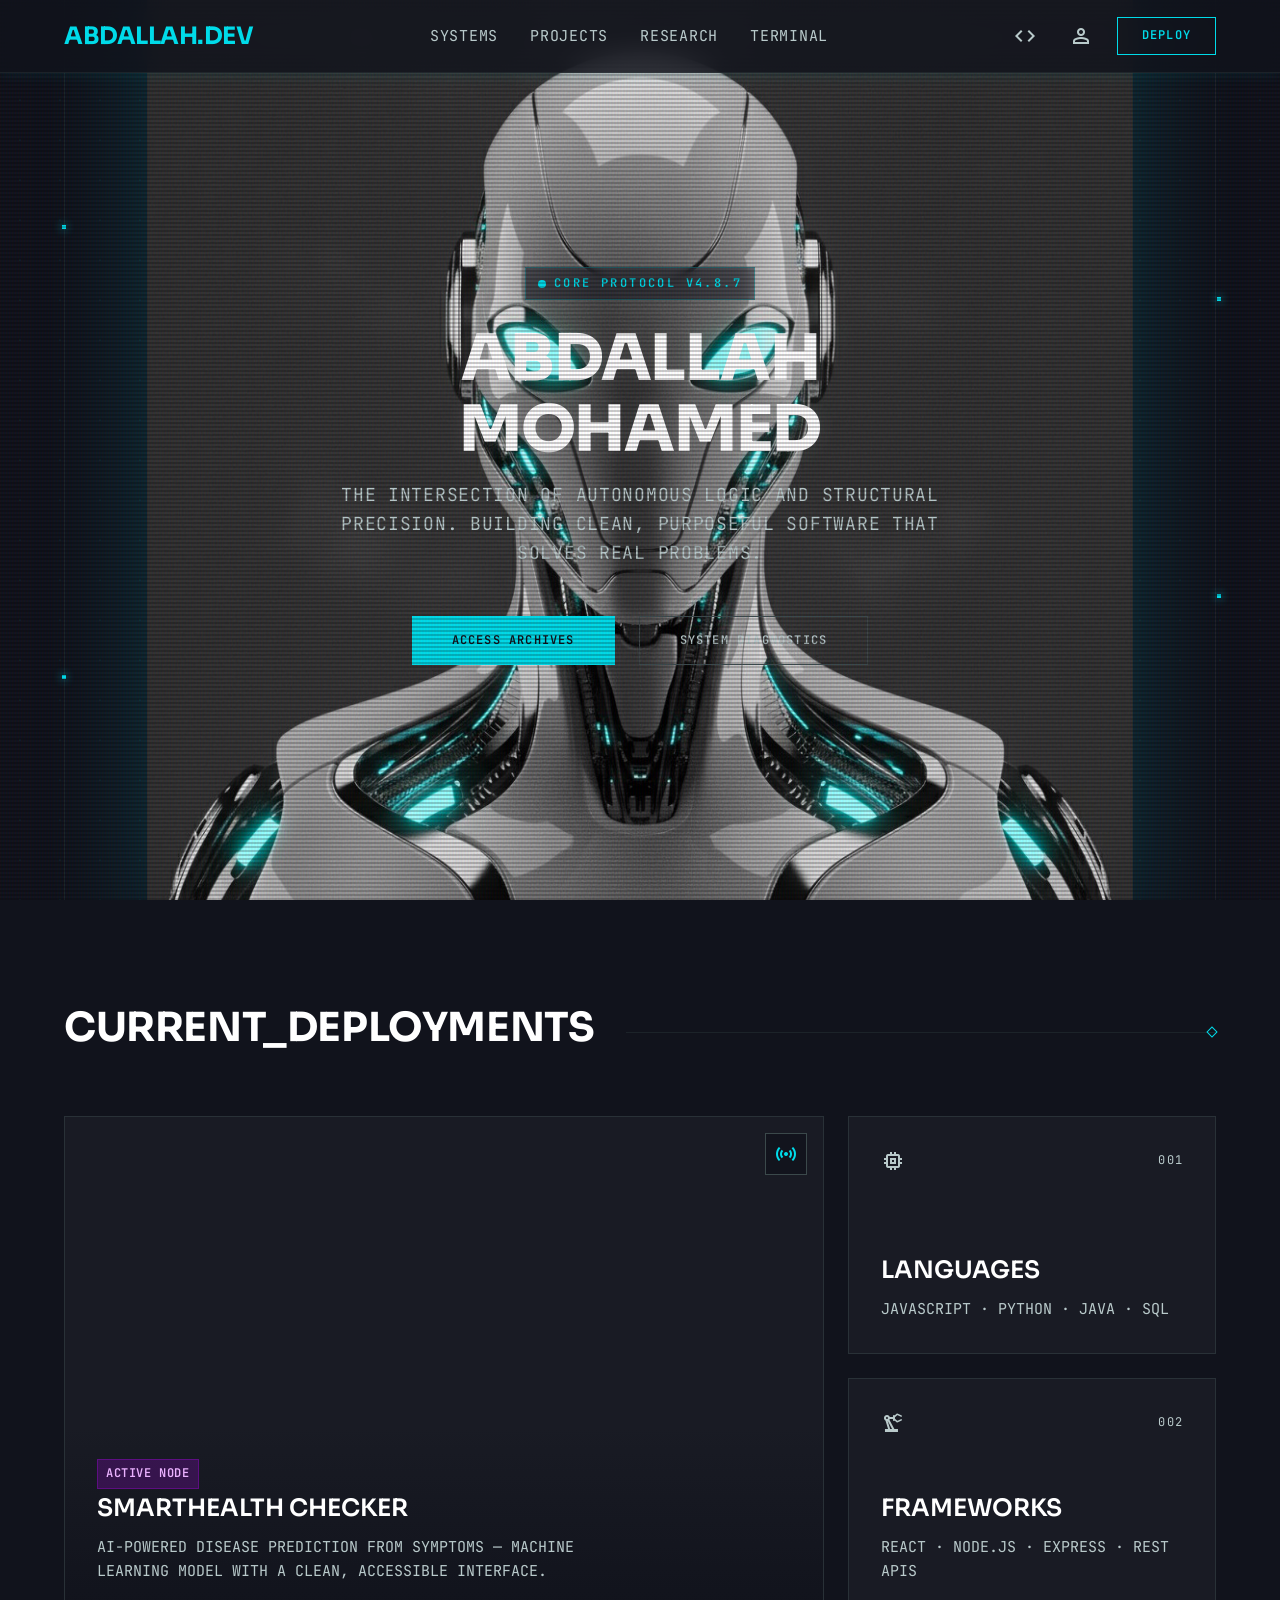
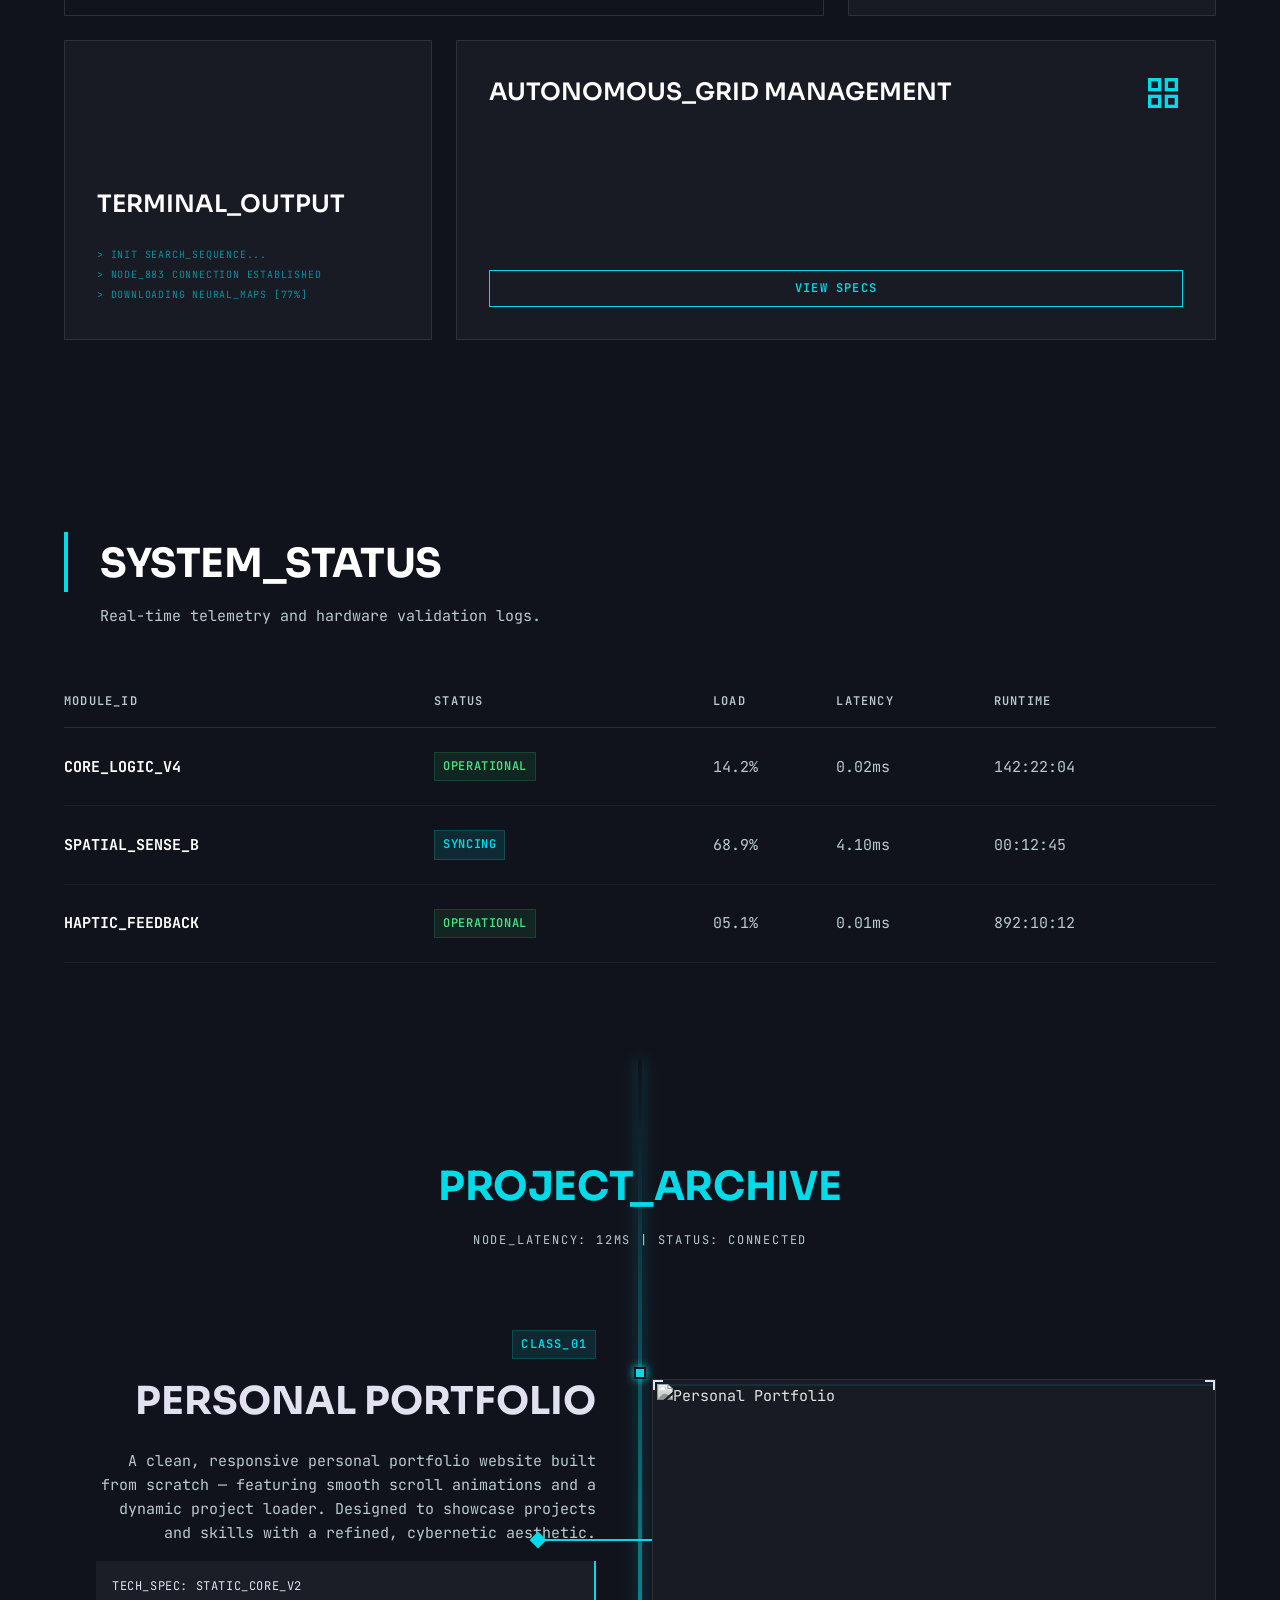
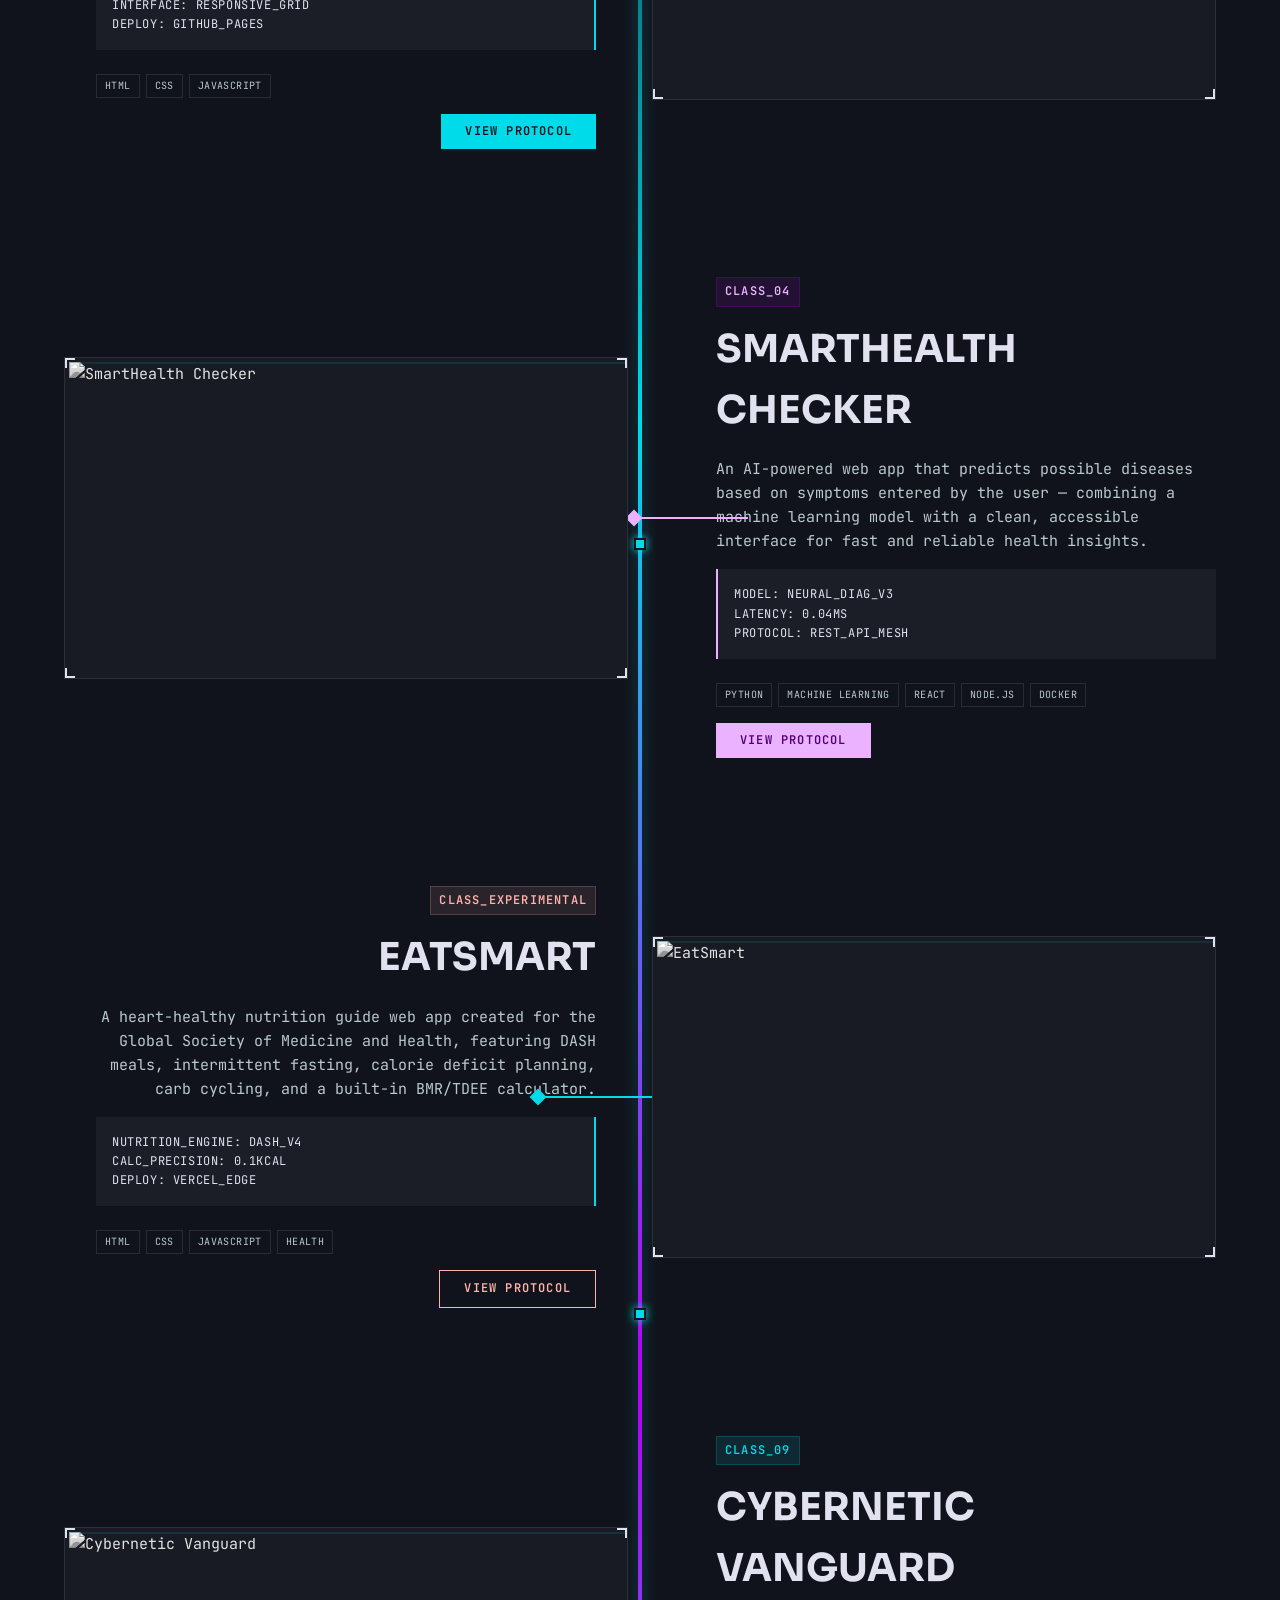
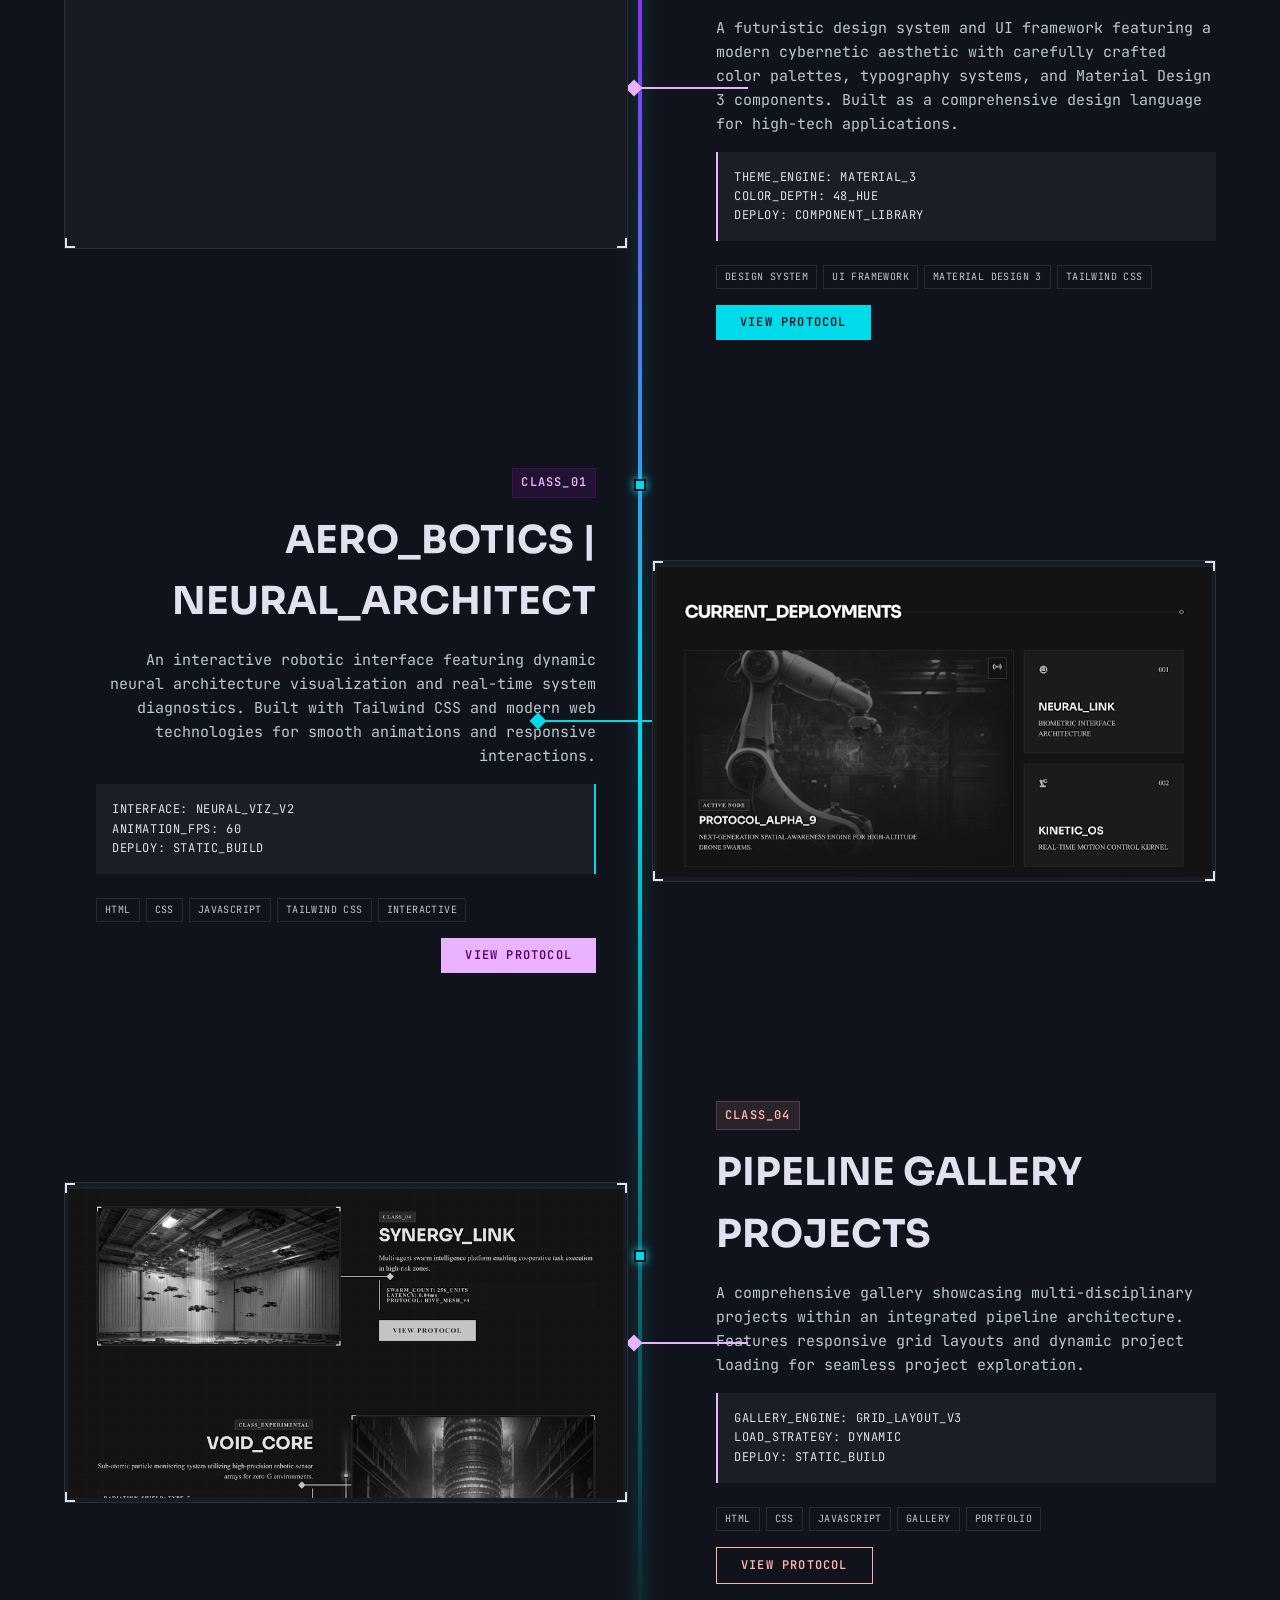
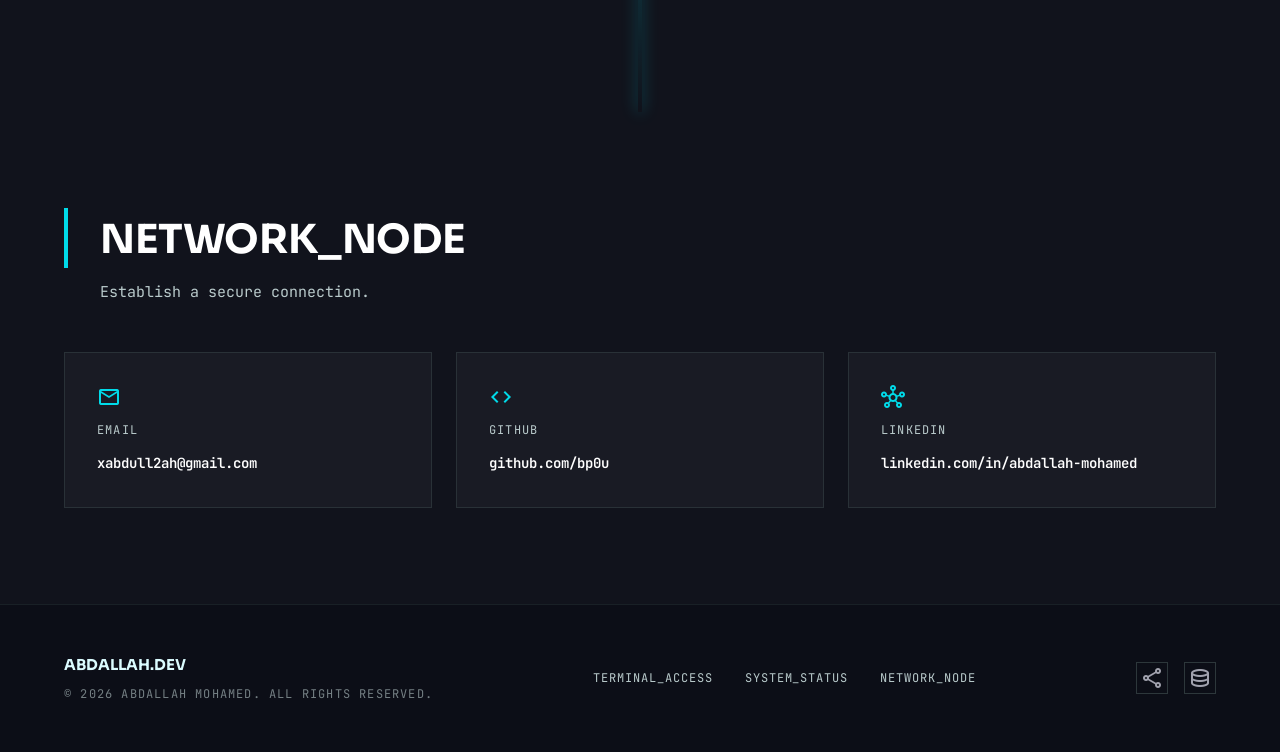
==== commit e7a65c36: "Update email and change Pipeline to Projects in navigation" ====
--- a/index.html
+++ b/index.html
@@ -20,7 +20,7 @@
       <a href="#hero" class="nav-logo">abdallah.dev</a>
       <ul class="nav-links">
         <li><a href="#deployments" class="nav-link">Systems</a></li>
-        <li><a href="#pipeline" class="nav-link">Pipeline</a></li>
+        <li><a href="#pipeline" class="nav-link">Projects</a></li>
         <li><a href="#system-status" class="nav-link">Research</a></li>
         <li><a href="#contact" class="nav-link">Terminal</a></li>
       </ul>
@@ -31,7 +31,7 @@
         <a href="https://linkedin.com/in/abdallah-mohamed" class="nav-icon" aria-label="LinkedIn" target="_blank" rel="noopener noreferrer">
           <span class="material-symbols-outlined">person</span>
         </a>
-        <a href="mailto:xabdull2ah@gmail.com" class="btn btn-outline btn-sm">Deploy</a>
+        <a href="mailto:abdullah.mohamedd19@gmail.com" class="btn btn-outline btn-sm">Deploy</a>
       </div>
     </nav>
   </header>
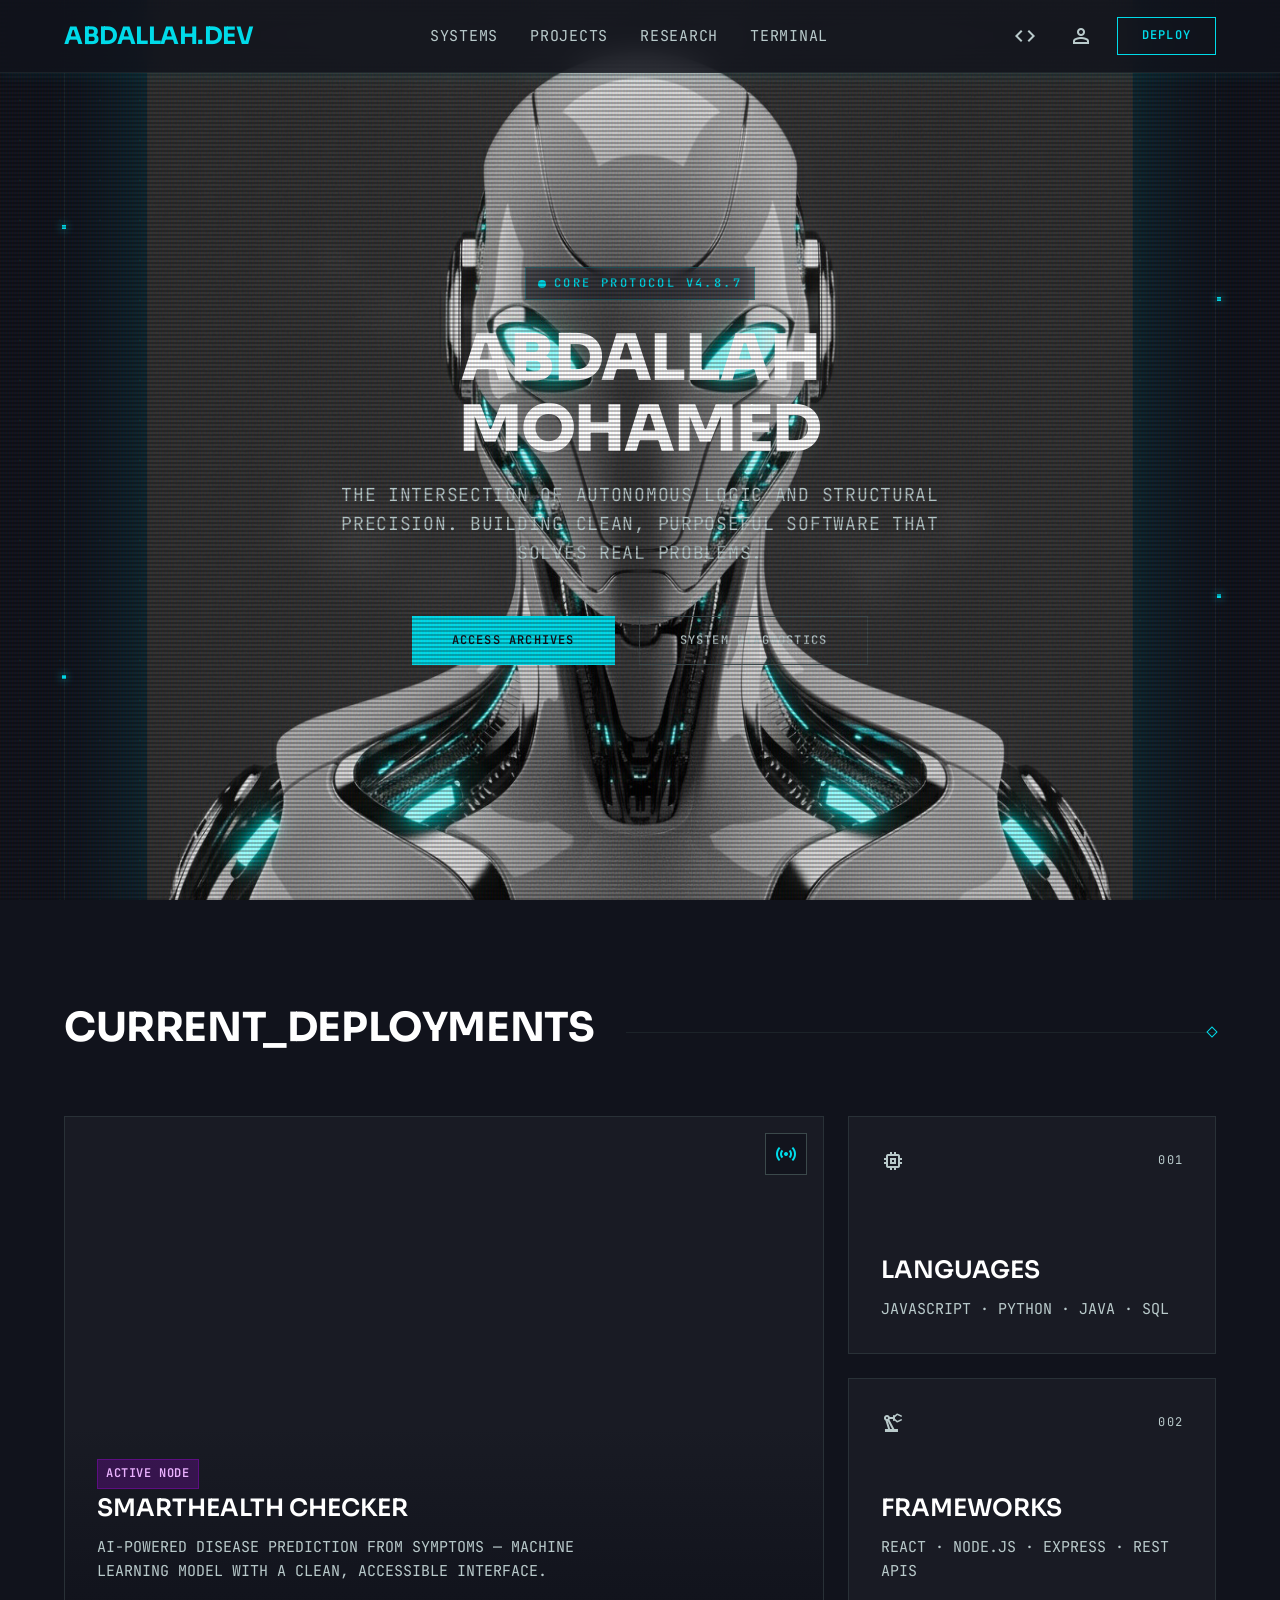
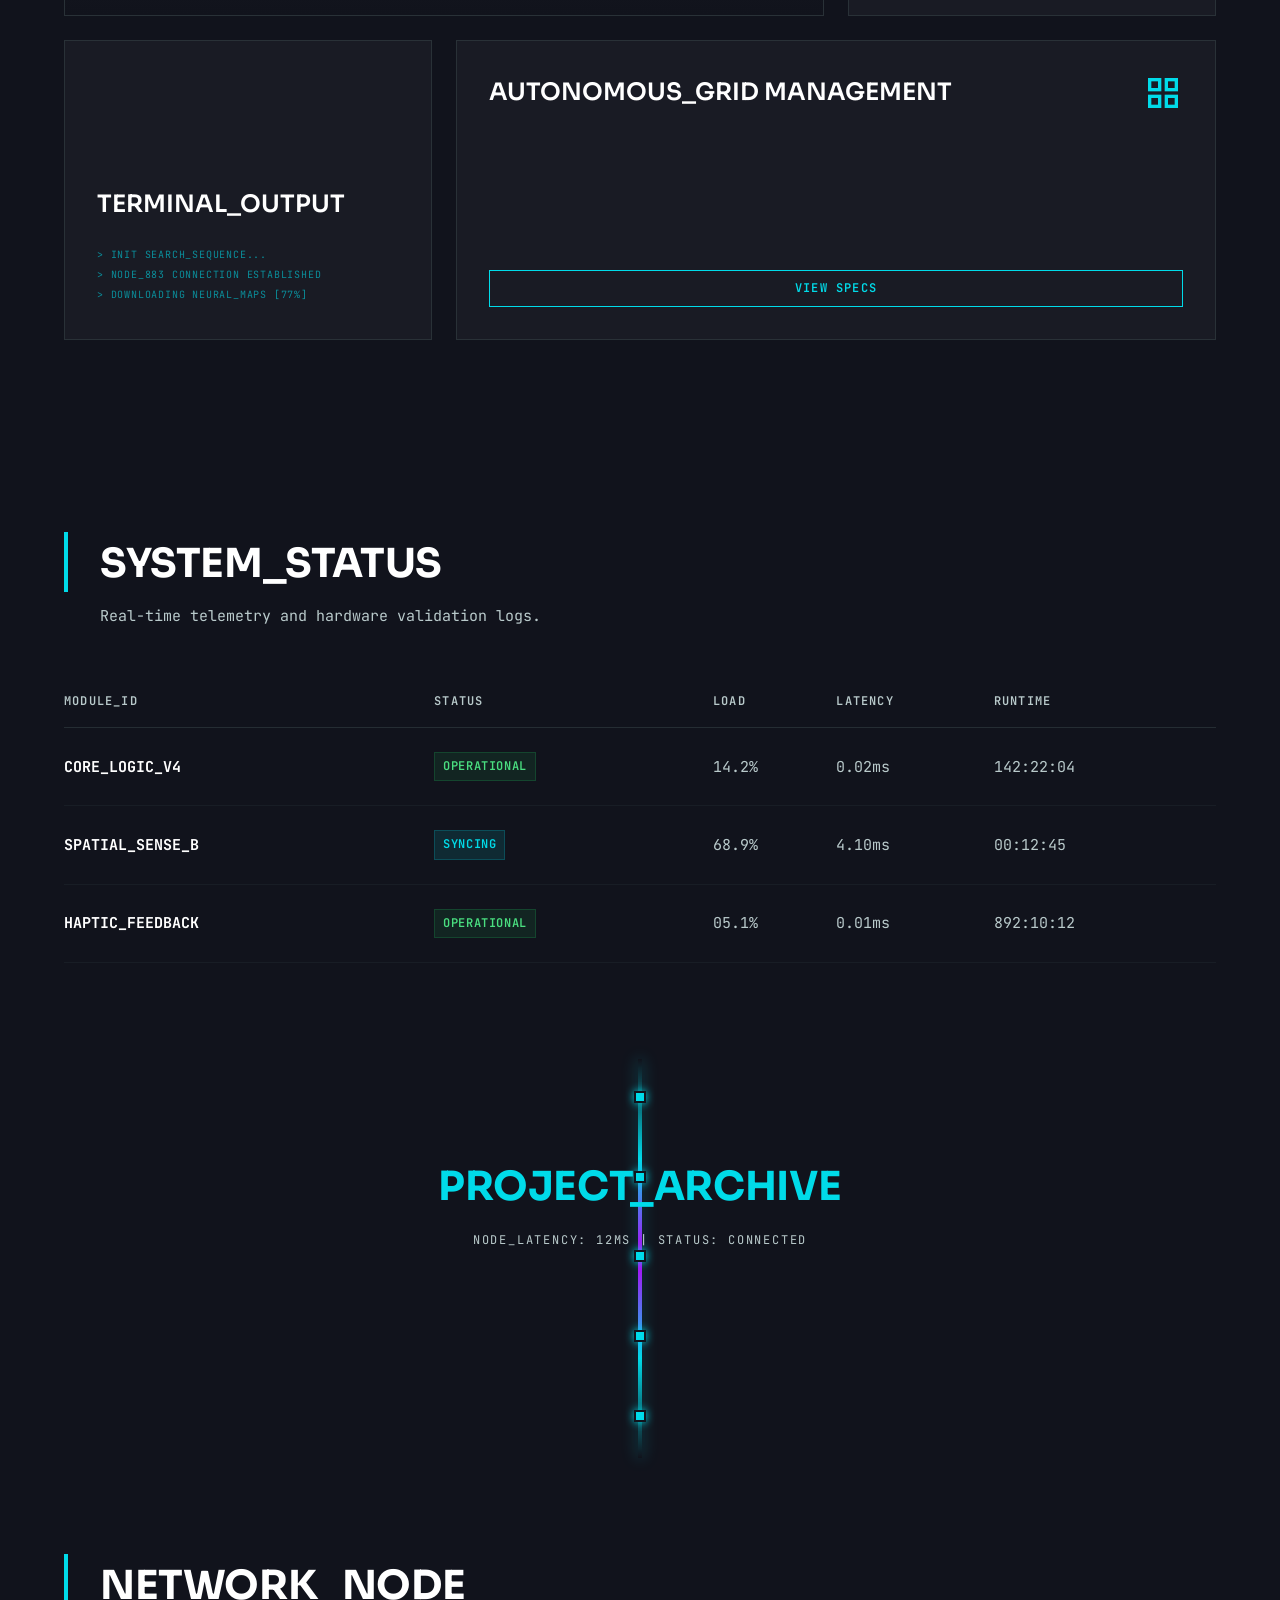
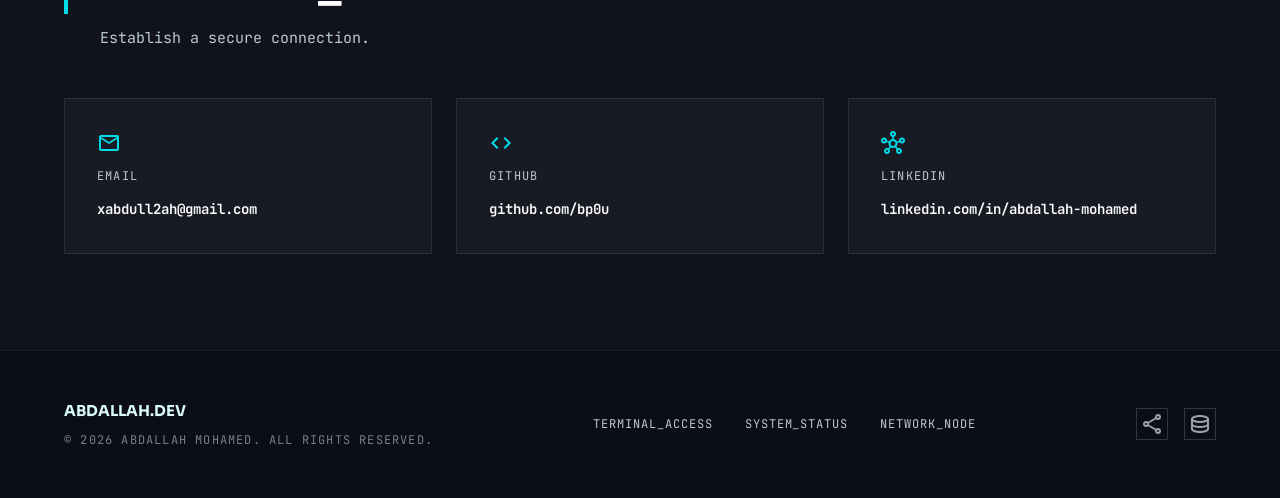
==== commit 9121b430: "Add mobile interactivity: hamburger menu, touch events, and improved button touch targets" ====
--- a/index.html
+++ b/index.html
@@ -18,7 +18,12 @@
   <header class="site-header" id="nav">
     <nav class="nav-inner">
       <a href="#hero" class="nav-logo">abdallah.dev</a>
-      <ul class="nav-links">
+      <button class="menu-toggle" id="menuToggle" aria-label="Toggle menu" aria-expanded="false">
+        <span></span>
+        <span></span>
+        <span></span>
+      </button>
+      <ul class="nav-links" id="navMenu">
         <li><a href="#deployments" class="nav-link">Systems</a></li>
         <li><a href="#pipeline" class="nav-link">Projects</a></li>
         <li><a href="#system-status" class="nav-link">Research</a></li>
--- a/style.css
+++ b/style.css
@@ -171,6 +171,42 @@
   background: rgba(0, 219, 233, 0.1);
 }
 
+/* ── MOBILE MENU TOGGLE ── */
+.menu-toggle {
+  display: none;
+  flex-direction: column;
+  gap: 5px;
+  background: none;
+  border: none;
+  cursor: pointer;
+  padding: 8px;
+  min-width: 44px;
+  min-height: 44px;
+  justify-content: center;
+  align-items: center;
+}
+
+.menu-toggle span {
+  display: block;
+  width: 24px;
+  height: 2px;
+  background: var(--on-surface-variant);
+  border-radius: 1px;
+  transition: all 0.3s ease;
+}
+
+.menu-toggle.active span:nth-child(1) {
+  transform: rotate(45deg) translate(10px, 10px);
+}
+
+.menu-toggle.active span:nth-child(2) {
+  opacity: 0;
+}
+
+.menu-toggle.active span:nth-child(3) {
+  transform: rotate(-45deg) translate(7px, -7px);
+}
+
 /* ── BUTTONS ── */
 .btn {
   display: inline-flex;
@@ -203,6 +239,11 @@
   box-shadow: 0 0 25px rgba(0, 219, 233, 0.5);
 }
 
+.btn-primary:active {
+  transform: scale(0.98);
+  box-shadow: 0 0 15px rgba(0, 219, 233, 0.3);
+}
+
 .btn-secondary {
   background: transparent;
   color: var(--on-surface-variant);
@@ -223,6 +264,10 @@
 .btn-outline:hover {
   background: var(--primary-fixed-dim);
   color: var(--surface);
+}
+
+.btn-outline:active {
+  transform: scale(0.98);
 }
 
 .btn-purple {
@@ -1238,6 +1283,10 @@
 }
 
 @media (max-width: 768px) {
+  .menu-toggle {
+    display: flex;
+  }
+
   .nav-inner {
     padding: 1rem var(--margin-mobile);
     flex-wrap: wrap;
@@ -1249,9 +1298,25 @@
     justify-content: center;
     gap: 1.25rem;
     flex-wrap: wrap;
-  }
-
-  .nav-link { font-size: 13px; }
+    max-height: 0;
+    overflow: hidden;
+    transition: max-height 0.3s ease;
+  }
+
+  .nav-links.active {
+    max-height: 500px;
+    padding: 1rem 0;
+  }
+
+  .nav-link { 
+    font-size: 13px;
+    display: block;
+    padding: 12px;
+    min-height: 44px;
+    display: flex;
+    align-items: center;
+    justify-content: center;
+  }
 
   .hero {
     padding: 7rem var(--margin-mobile) 3rem;
@@ -1307,6 +1372,24 @@
 @media (max-width: 560px) {
   .nav-actions .nav-icon { display: none; }
 
+  .btn {
+    min-height: 48px;
+    min-width: 48px;
+    padding: 12px 32px;
+    font-size: 11px;
+  }
+
+  .btn-sm {
+    min-height: 44px;
+    min-width: 44px;
+    padding: 10px 20px;
+  }
+
+  .nav-link {
+    padding: 14px !important;
+    min-height: 48px !important;
+  }
+
   .hero-actions {
     flex-direction: column;
     width: 100%;
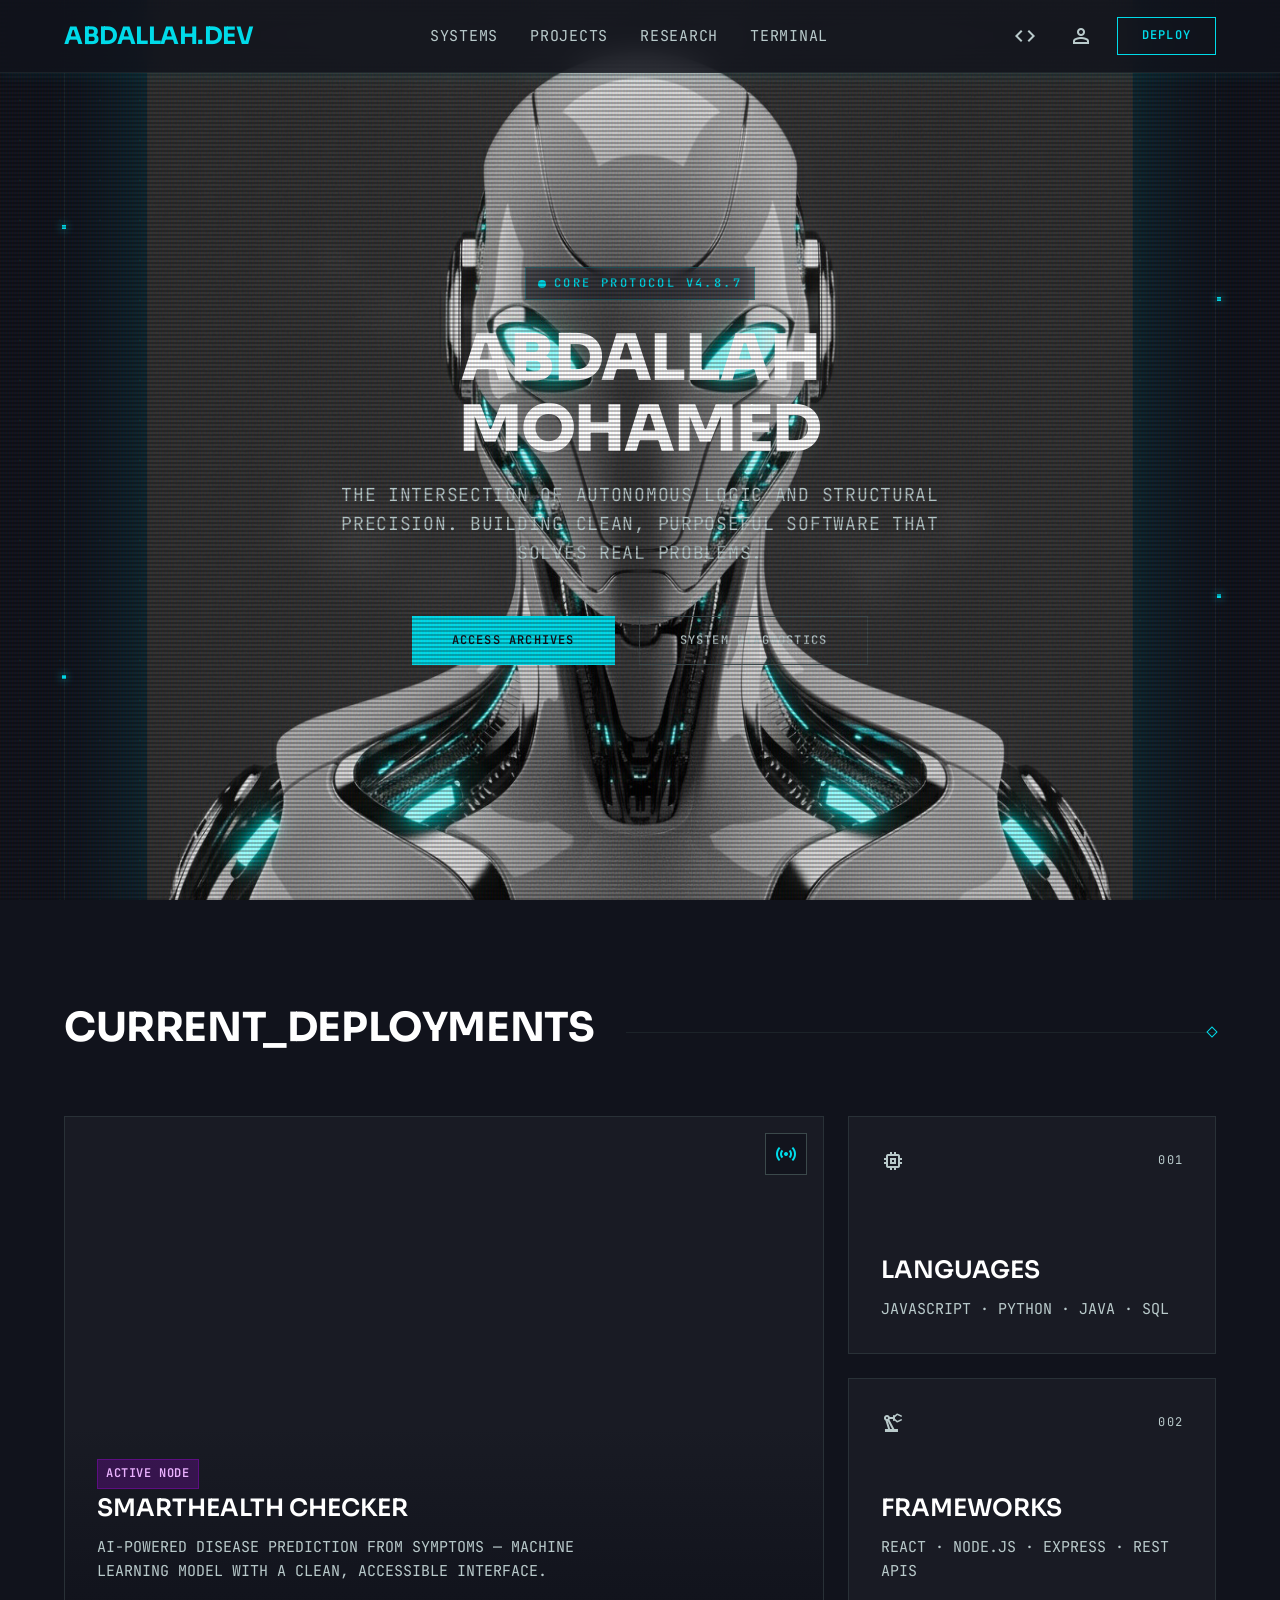
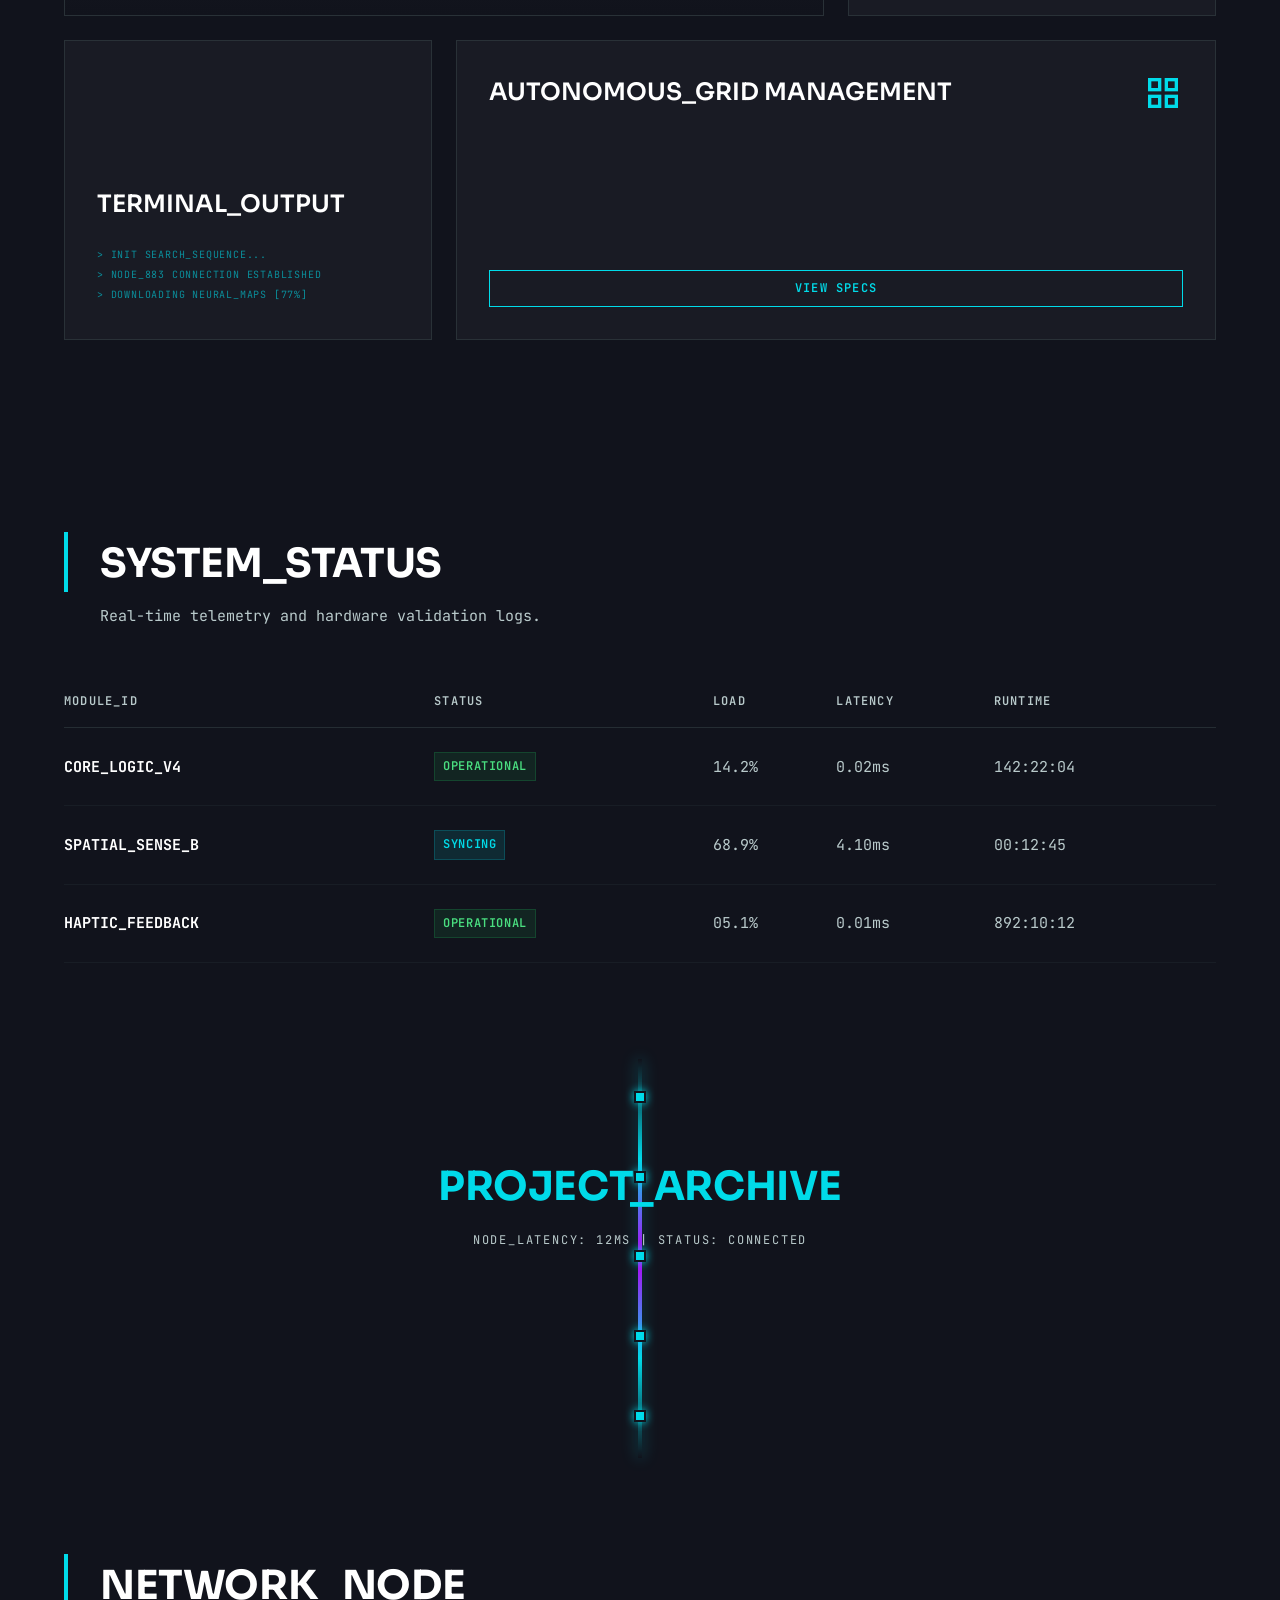
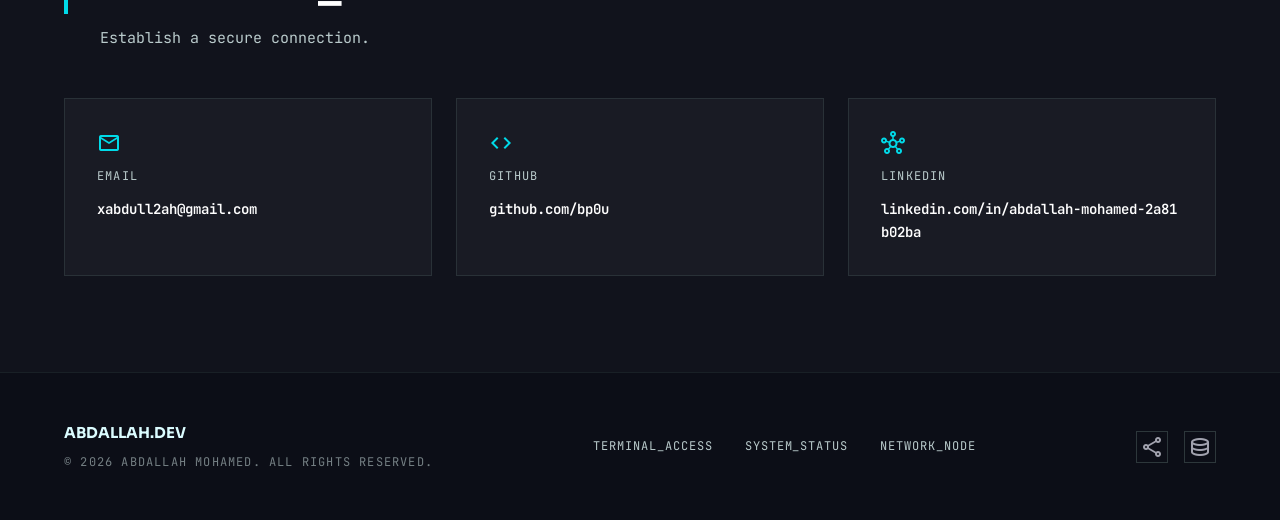
==== commit 2f36d8d9: "Update LinkedIn URL and show GitHub/LinkedIn icons on mobile" ====
--- a/index.html
+++ b/index.html
@@ -33,7 +33,7 @@
         <a href="https://github.com/bp0u" class="nav-icon" aria-label="GitHub" target="_blank" rel="noopener noreferrer">
           <span class="material-symbols-outlined">code</span>
         </a>
-        <a href="https://linkedin.com/in/abdallah-mohamed" class="nav-icon" aria-label="LinkedIn" target="_blank" rel="noopener noreferrer">
+        <a href="https://www.linkedin.com/in/abdallah-mohamed-2a81b02ba/" class="nav-icon" aria-label="LinkedIn" target="_blank" rel="noopener noreferrer">
           <span class="material-symbols-outlined">person</span>
         </a>
         <a href="mailto:abdullah.mohamedd19@gmail.com" class="btn btn-outline btn-sm">Deploy</a>
@@ -235,7 +235,7 @@
         <a href="https://www.linkedin.com/in/abdallah-mohamed-2a81b02ba/" target="_blank" rel="noopener" class="contact-card">
           <span class="material-symbols-outlined">hub</span>
           <span class="contact-label">LinkedIn</span>
-          <span class="contact-value">linkedin.com/in/abdallah-mohamed</span>
+          <span class="contact-value">linkedin.com/in/abdallah-mohamed-2a81b02ba</span>
         </a>
       </div>
     </section>
--- a/style.css
+++ b/style.css
@@ -1370,7 +1370,20 @@
 }
 
 @media (max-width: 560px) {
-  .nav-actions .nav-icon { display: none; }
+  .nav-actions {
+    gap: 0.5rem;
+  }
+
+  .nav-icon {
+    padding: 6px;
+    min-width: 40px;
+    min-height: 40px;
+  }
+
+  .nav-actions .btn {
+    padding: 8px 16px;
+    font-size: 10px;
+  }
 
   .btn {
     min-height: 48px;
